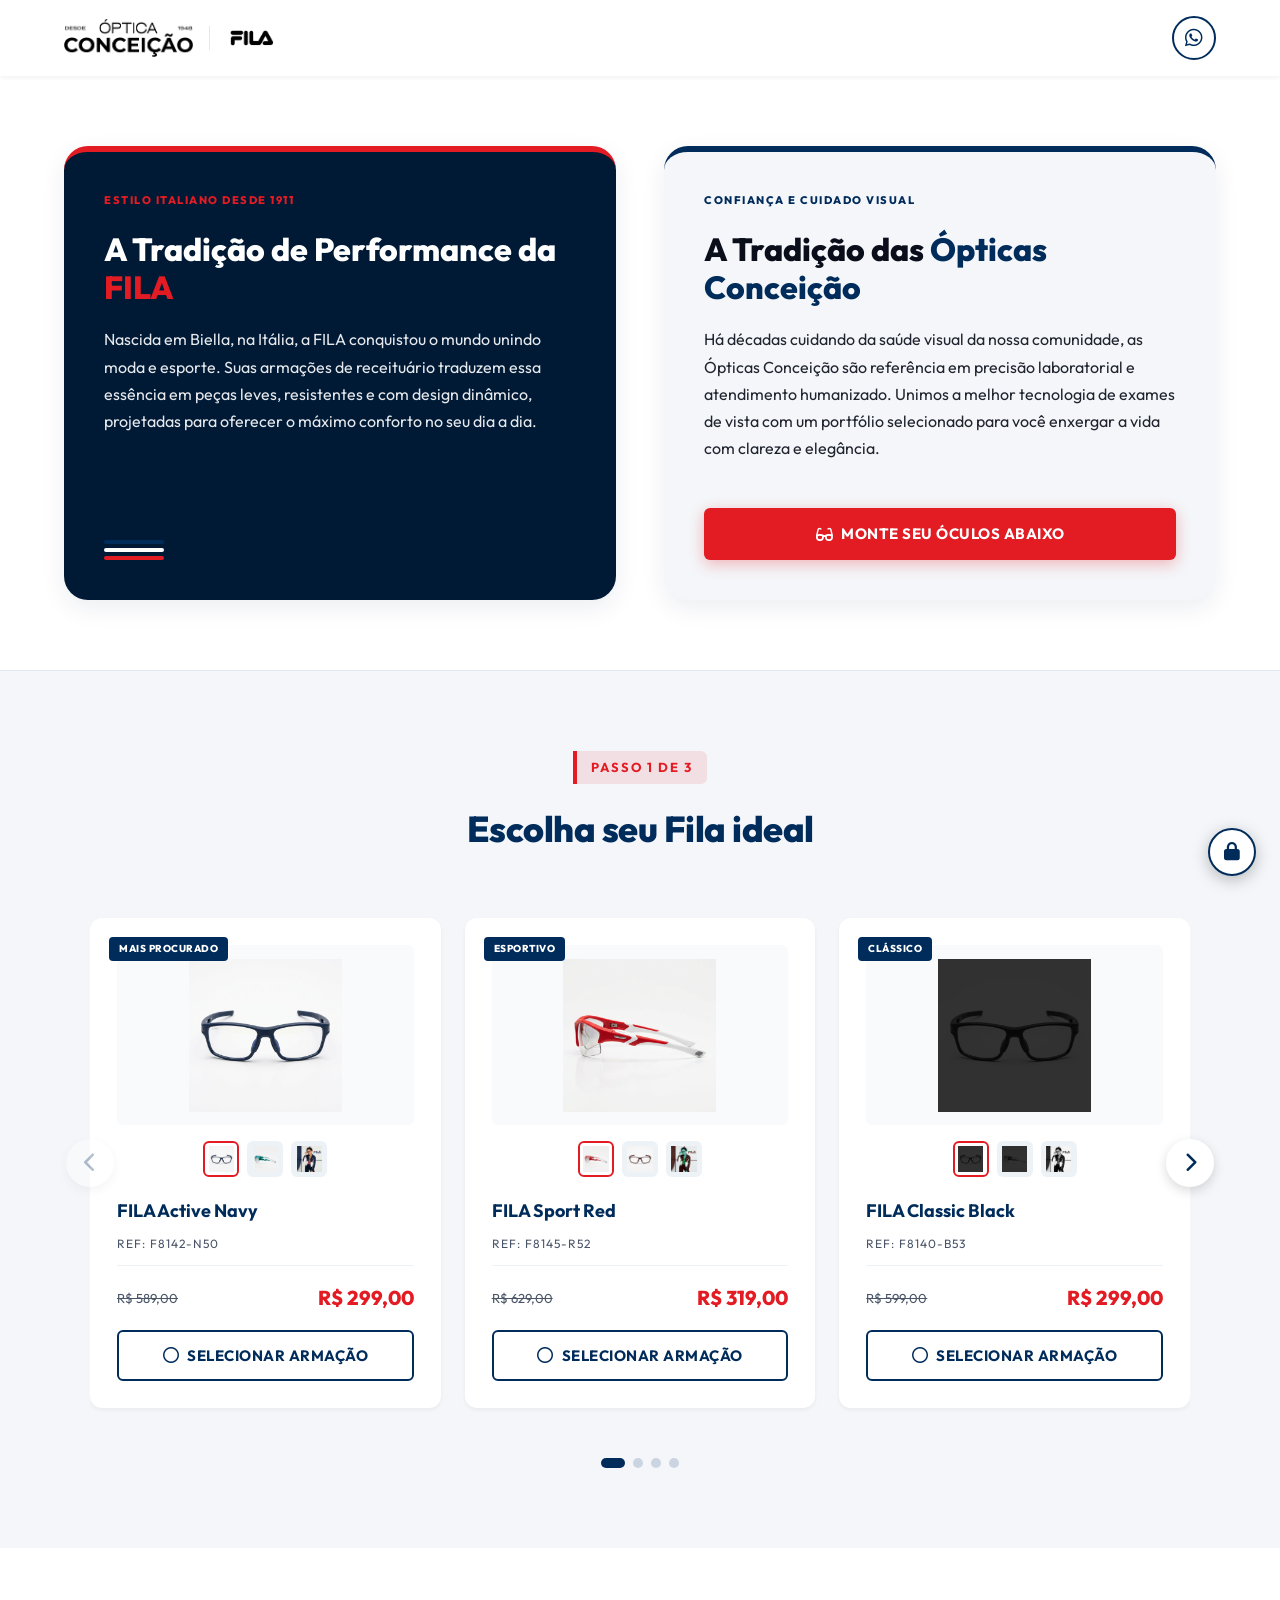
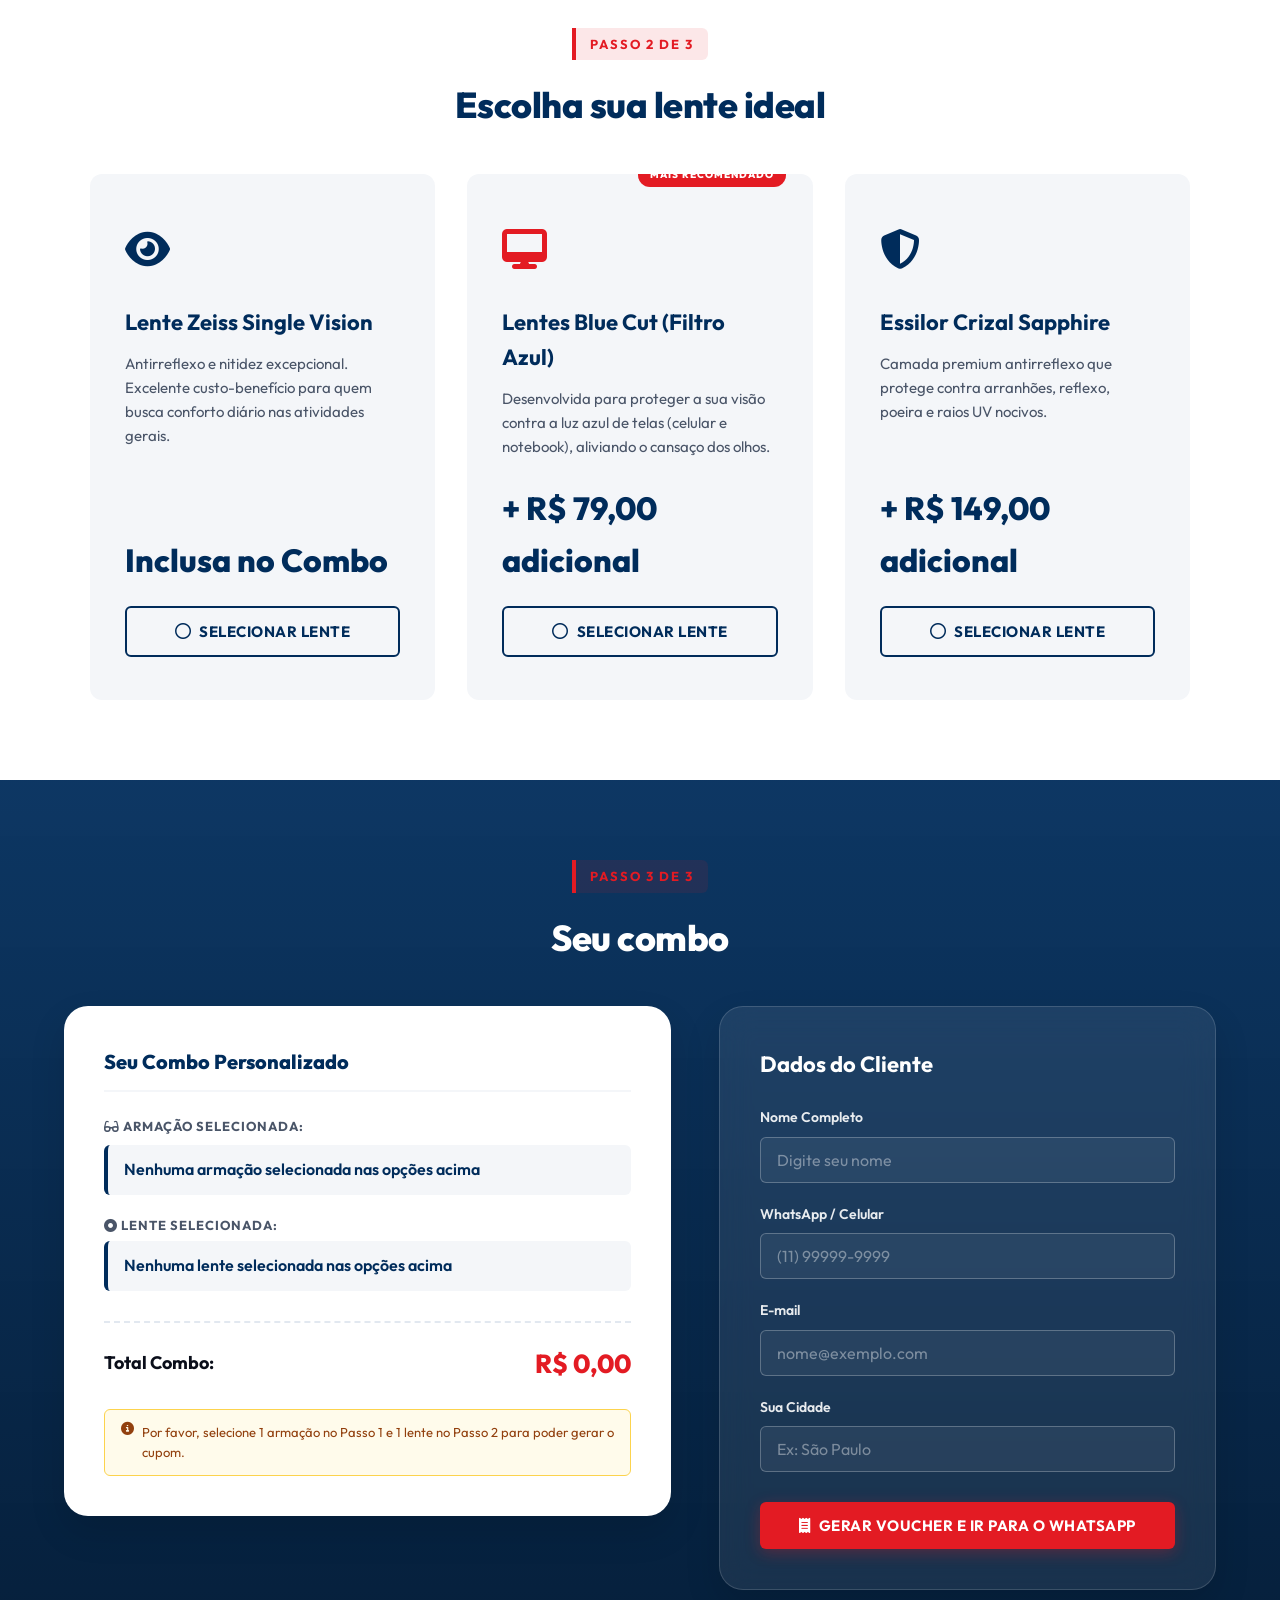
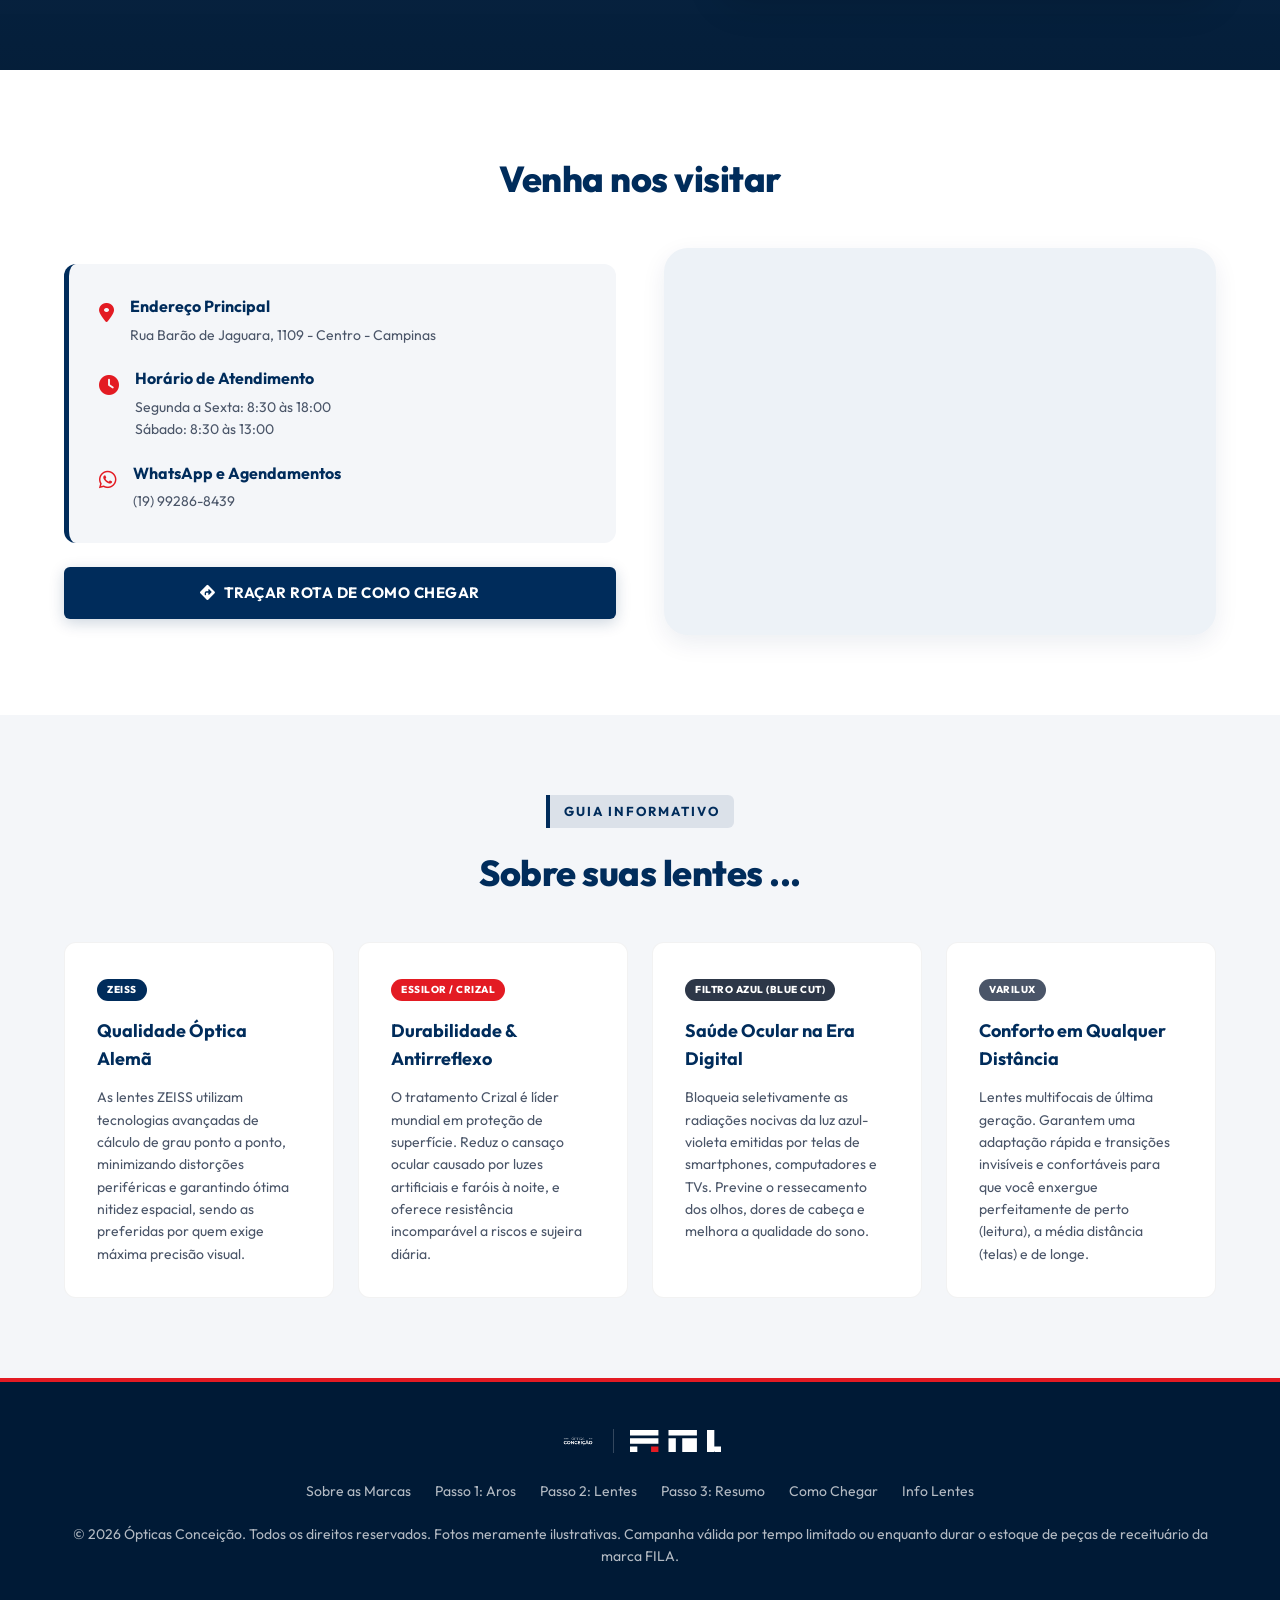
==== index.html @ 9a6a39ff "feat: altera label para Total Combo, posiciona miniatura inline e atualiza dados de contato de Campi" ====
<!DOCTYPE html>
<html lang="pt-BR">
<head>
    <meta charset="UTF-8">
    <meta name="viewport" content="width=device-width, initial-scale=1.0">
    <meta name="description" content="Queima de estoque exclusiva de armações de receituário FILA nas Ópticas Conceição. Escolha seu aro, selecione sua lente e resgate seu cupom online!">
    <title>Ópticas Conceição x FILA - Escolha e Resgate seu Cupom</title>
    
    <!-- Link para Folha de Estilos -->
    <link rel="stylesheet" href="style.css">
    
    <!-- FontAwesome para Ícones -->
    <link rel="stylesheet" href="https://cdnjs.cloudflare.com/ajax/libs/font-awesome/6.4.0/css/all.min.css">
    
    <!-- Supabase JS Library -->
    <script src="https://cdn.jsdelivr.net/npm/@supabase/supabase-js@2"></script>
</head>
<body>

    <!-- CABEÇALHO (Header) -->
    <header id="header-main">
        <div class="container">
            <div class="logo-group">
                <a href="#" class="logo-conceicao-link" style="display: block;">
                    <img src="assets/images/logo_preto.png" alt="Ópticas Conceição" class="logo-conceicao-img">
                </a>
                <div class="divider-pipe"></div>
                <img src="assets/images/logo_fila_preto.png" alt="FILA" class="logo-fila-img">
            </div>
            <a href="https://api.whatsapp.com/send?phone=5519992868439&text=Ol%C3%A1!%20Vi%20a%20promo%C3%A7%C3%A3o%20da%20Fila%20e%20gostaria%20de%20tirar%20algumas%20d%C3%BAvidas." target="_blank" class="btn btn-outline" id="header-cta-whatsapp" style="width: 44px; height: 44px; padding: 0; border-radius: 50%; display: inline-flex; align-items: center; justify-content: center; font-size: 20px;" aria-label="Falar com a Óptica via WhatsApp">
                <i class="fab fa-whatsapp" style="margin: 0;"></i>
            </a>
        </div>
    </header>

    <!-- 1. BANNER 1: TRADIÇÃO FILA x TRADIÇÃO ÓPTICAS CONCEIÇÃO -->
    <section class="tradicao-secao" id="tradition-banner-1">
        <div class="container tradicao-grid">
            <div class="tradicao-col tradicao-fila">
                <div class="brand-tag fila-tag">ESTILO ITALIANO DESDE 1911</div>
                <h2>A Tradição de Performance da <span>FILA</span></h2>
                <p>Nascida em Biella, na Itália, a FILA conquistou o mundo unindo moda e esporte. Suas armações de receituário traduzem essa essência em peças leves, resistentes e com design dinâmico, projetadas para oferecer o máximo conforto no seu dia a dia.</p>
                <div class="fila-lines">
                    <div class="fline navy"></div>
                    <div class="fline white"></div>
                    <div class="fline red"></div>
                </div>
            </div>
            
            <div class="tradicao-col tradicao-conceicao">
                <div class="brand-tag conceicao-tag">CONFIANÇA E CUIDADO VISUAL</div>
                <h2>A Tradição das <span>Ópticas Conceição</span></h2>
                <p>Há décadas cuidando da saúde visual da nossa comunidade, as Ópticas Conceição são referência em precisão laboratorial e atendimento humanizado. Unimos a melhor tecnologia de exames de vista com um portfólio selecionado para você enxergar a vida com clareza e elegância.</p>
                <a href="#carousel-banner-2" class="btn btn-primary" style="margin-top: 16px;">
                    <i class="fas fa-glasses"></i> Monte Seu Óculos Abaixo
                </a>
            </div>
        </div>
    </section>

    <!-- 2. BANNER 2: ESCOLHA SEU ARO IDEAL (Carrossel Dinâmico) -->
    <section class="vitrine-secao section" id="carousel-banner-2">
        <div class="container">
            <div class="text-center" style="margin-bottom: 40px;">
                <span class="hero-tagline">Passo 1 de 3</span>
                <h2 class="section-title">Escolha seu Fila ideal</h2>
            </div>
            
            <div class="carousel-outer-wrapper">
                <!-- Botão de Anterior -->
                <button class="carousel-btn prev" id="carousel-prev" aria-label="Modelo anterior">
                    <i class="fas fa-chevron-left"></i>
                </button>
                
                <!-- Container Principal com os Cards (Carregado dinamicamente) -->
                <div class="products-track-container">
                    <div class="products-track" id="products-track">
                        <!-- Inserido dinamicamente via JS (app.js) -->
                    </div>
                </div>
                
                <!-- Botão de Próximo -->
                <button class="carousel-btn next" id="carousel-next" aria-label="Próximo modelo">
                    <i class="fas fa-chevron-right"></i>
                </button>
            </div>
            
            <!-- Bolinhas do Carrossel Geral -->
            <div class="carousel-dots" id="carousel-dots"></div>
        </div>
    </section>

    <!-- 3. BANNER 3: ESCOLHA SUA OFERTA DE LENTE (Grid Dinâmico) -->
    <section class="exclusiva-oferta section" id="lenses-banner-3">
        <div class="container">
            <div class="text-center" style="margin-bottom: 40px;">
                <span class="hero-tagline">Passo 2 de 3</span>
                <h2 class="section-title">Escolha sua lente ideal</h2>
            </div>
            
            <!-- Grid Carregado dinamicamente com suporte a Carrossel Mobile -->
            <div class="carousel-outer-wrapper">
                <div class="carousel-track-container" style="overflow: hidden; width: 100%;">
                    <div class="offer-grid" id="lenses-grid" style="transition: transform 0.4s ease;">
                        <!-- Inserido dinamicamente via JS (app.js) -->
                    </div>
                </div>
                <!-- Controles do Carrossel de Lentes (Apenas Mobile) -->
                <div class="carousel-controls lenses-controls" style="display: none; justify-content: center; gap: 15px; margin-top: 20px;">
                    <button class="carousel-nav-btn" id="lenses-carousel-prev" aria-label="Voltar" disabled><i class="fas fa-chevron-left"></i></button>
                    <div class="carousel-dots-container" id="lenses-carousel-dots"></div>
                    <button class="carousel-nav-btn" id="lenses-carousel-next" aria-label="Avançar"><i class="fas fa-chevron-right"></i></button>
                </div>
            </div>
        </div>
    </section>

    <!-- 4. BANNER 4: RESUMO DAS ESCOLHAS + FORMULÁRIO (Voucher & WhatsApp) -->
    <section class="voucher-section section" id="summary-banner-4">
        <div class="container">
            <div class="text-center" style="margin-bottom: 40px;">
                <span class="hero-tagline" style="color: var(--fila-red); background-color: rgba(227, 27, 35, 0.1); border-left-color: var(--fila-red);">Passo 3 de 3</span>
                <h2 class="section-title" style="color: #fff;">Seu combo</h2>
            </div>
            
            <div class="voucher-layout">
                <!-- Painel de Resumo Dinâmico -->
                <div class="summary-panel" id="summary-panel-box">
                    <h3 style="margin-bottom: 24px; color: var(--fila-navy); font-weight: 800; font-size: 20px; border-bottom: 2px solid var(--bg-light); padding-bottom: 12px;">Seu Combo Personalizado</h3>
                    
                    <div class="summary-item" id="summary-frame-item">
                        <span class="summary-label"><i class="fas fa-glasses"></i> Armação Selecionada:</span>
                        <div style="display: flex; align-items: center; justify-content: space-between; gap: 12px; margin-top: 8px;">
                            <div class="summary-value" id="summary-frame-val" style="margin-top: 0; flex-grow: 1;">Nenhuma armação selecionada nas opções acima</div>
                            <!-- Miniatura visual da armação selecionada -->
                            <div id="summary-frame-img-box" style="display: none; flex-shrink: 0;">
                                <img id="summary-frame-img-preview" src="" alt="Miniatura do Aro" style="height: 36px; border-radius: 4px; background-color: var(--bg-light); padding: 2px; border: 1px solid rgba(0, 44, 91, 0.1); object-fit: contain; display: block;">
                            </div>
                        </div>
                    </div>
                    
                    <div class="summary-item" id="summary-lens-item">
                        <span class="summary-label"><i class="fas fa-dot-circle"></i> Lente Selecionada:</span>
                        <div class="summary-value" id="summary-lens-val">Nenhuma lente selecionada nas opções acima</div>
                    </div>
                    
                    <div class="summary-total" id="summary-total-price">
                        <span>Total Combo:</span>
                        <span class="price-val" id="summary-price-val">R$ 0,00</span>
                    </div>
                    
                    <div class="summary-warning" id="summary-warning-alert">
                        <i class="fas fa-info-circle"></i> Por favor, selecione 1 armação no Passo 1 e 1 lente no Passo 2 para poder gerar o cupom.
                    </div>
                </div>
                
                <!-- Formulário com Cidade -->
                <div class="voucher-form-box">
                    <div id="form-box">
                        <h3 style="margin-bottom: 24px; font-size: 22px; font-weight: 700; color: #fff;">Dados do Cliente</h3>
                        <form id="resgate-form">
                            <div class="form-group">
                                <label for="name">Nome Completo</label>
                                <input type="text" id="name" placeholder="Digite seu nome" required minlength="3">
                            </div>
                            <div class="form-group">
                                <label for="phone">WhatsApp / Celular</label>
                                <input type="tel" id="phone" placeholder="(11) 99999-9999" required>
                            </div>
                            <div class="form-group">
                                <label for="email">E-mail</label>
                                <input type="email" id="email" placeholder="nome@exemplo.com" required>
                            </div>
                            <div class="form-group">
                                <label for="city">Sua Cidade</label>
                                <input type="text" id="city" placeholder="Ex: São Paulo" required minlength="3">
                            </div>
                            
                            <button type="submit" class="btn btn-primary" style="width: 100%; margin-top: 10px;" id="submit-form-btn" disabled>
                                <i class="fas fa-receipt"></i> Gerar Voucher e Ir Para o WhatsApp
                            </button>
                        </form>
                    </div>
                    
                    <!-- Box de Sucesso Pós Cadastro -->
                    <div id="success-box" class="voucher-success">
                        <i class="fas fa-check-circle" style="font-size: 56px; color: #10B981; margin-bottom: 16px;"></i>
                        <h3 style="font-size: 24px; font-weight: 800; color: #fff; margin-bottom: 8px;">Voucher Gerado!</h3>
                        <p style="font-size: 14px; color: rgba(255,255,255,0.85); margin-bottom: 16px;">Parabéns, <span id="display-name">Cliente</span>! Suas escolhas foram registradas e o desconto em loja está ativo.</p>
                        
                        <div class="ticket">
                            <div class="ticket-header">ÓPTICAS CONCEIÇÃO X FILA</div>
                            <div class="ticket-discount">COMBO GARANTIDO</div>
                            <div class="ticket-code" id="voucher-code-text">FILA-XXXX</div>
                            <div style="font-size: 11px; color: var(--text-muted); font-weight: 600; line-height: 1.3;">Apresente este código em nossa loja física para aplicar os descontos das peças selecionadas!</div>
                        </div>
                        
                        <a href="#" id="whatsapp-share-btn" target="_blank" class="btn btn-primary" style="width: 100%; background-color: #10B981; border: none; box-shadow: 0 4px 15px rgba(16, 185, 129, 0.3);">
                            <i class="fab fa-whatsapp"></i> Confirmar e Enviar Escolhas no WhatsApp
                        </a>
                    </div>
                </div>
            </div>
        </div>
    </section>

    <!-- 5. BANNER 5: LOCALIZAÇÃO E CONTATO (Dados da Loja e Como Chegar) -->
    <section class="location-section section" id="location-banner-5">
        <div class="container">
            <div class="text-center" style="margin-bottom: 40px;">
                <h2 class="section-title">Venha nos visitar</h2>
            </div>
            
            <div class="location-layout">
                <div class="location-info">
                    <div class="contact-card">
                        <div class="contact-item">
                            <div class="contact-icon"><i class="fas fa-map-marker-alt"></i></div>
                            <div>
                                <h5>Endereço Principal</h5>
                                <p>Rua Barão de Jaguara, 1109 - Centro - Campinas</p>
                            </div>
                        </div>
                        
                        <div class="contact-item">
                            <div class="contact-icon"><i class="fas fa-clock"></i></div>
                            <div>
                                <h5>Horário de Atendimento</h5>
                                <p>Segunda a Sexta: 8:30 às 18:00<br>Sábado: 8:30 às 13:00</p>
                            </div>
                        </div>
                        
                        <div class="contact-item">
                            <div class="contact-icon"><i class="fab fa-whatsapp"></i></div>
                            <div>
                                <h5>WhatsApp e Agendamentos</h5>
                                <p>(19) 99286-8439</p>
                            </div>
                        </div>
                    </div>
                    
                    <a href="https://maps.google.com/?q=Rua+Bar%C3%A3o+de+Jaguara,+1109+-+Centro+-+Campinas" target="_blank" class="btn btn-secondary" style="align-self: flex-start;" id="maps-route-btn">
                        <i class="fas fa-directions"></i> Traçar Rota de Como Chegar
                    </a>
                </div>
                
                <div class="map-container">
                    <iframe class="map-mockup" src="https://www.google.com/maps/embed?pb=!1m18!1m12!1m3!1d3675.0592873836177!2d-47.05971488503468!3d-22.903823485012582!2m3!1f0!2f0!3f0!3m2!1i1024!2i768!4f13.1!3m3!1m2!1s0x94c8c8ad6653df3b%3A0xe54e60fc3dc71c08!2sR.%20Bar%C3%A3o%20de%20Jaguara%2C%201109%20-%20Centro%2C%20Campinas%20-%20SP%2C%2013015-002!5e0!3m2!1spt-BR!2sbr!4v1655000000000!5m2!1spt-BR!2sbr" allowfullscreen="" loading="lazy"></iframe>
                </div>
            </div>
        </div>
    </section>

    <!-- 6. BANNER 6: ESCLARECIMENTOS DE MARCAS DE LENTES -->
    <section class="lentes-secao section" id="lenses-banner-6" style="background-color: var(--bg-light);">
        <div class="container">
            <div class="text-center" style="margin-bottom: 40px;">
                <span class="hero-tagline" style="background-color: rgba(0, 44, 91, 0.1); color: var(--fila-navy); border-left-color: var(--fila-navy);">Guia Informativo</span>
                <h2 class="section-title">Sobre suas lentes ...</h2>
            </div>
            
            <div class="lentes-grid">
                <div class="lente-card" id="info-zeiss">
                    <span class="lente-brand" style="background-color: #002C5B;">ZEISS</span>
                    <h4>Qualidade Óptica Alemã</h4>
                    <p>As lentes ZEISS utilizam tecnologias avançadas de cálculo de grau ponto a ponto, minimizando distorções periféricas e garantindo ótima nitidez espacial, sendo as preferidas por quem exige máxima precisão visual.</p>
                </div>
                
                <div class="lente-card" id="info-essilor">
                    <span class="lente-brand" style="background-color: #E31B23;">ESSILOR / CRIZAL</span>
                    <h4>Durabilidade & Antirreflexo</h4>
                    <p>O tratamento Crizal é líder mundial em proteção de superfície. Reduz o cansaço ocular causado por luzes artificiais e faróis à noite, e oferece resistência incomparável a riscos e sujeira diária.</p>
                </div>
                
                <div class="lente-card" id="info-blue">
                    <span class="lente-brand" style="background-color: #2D3748;">FILTRO AZUL (BLUE CUT)</span>
                    <h4>Saúde Ocular na Era Digital</h4>
                    <p>Bloqueia seletivamente as radiações nocivas da luz azul-violeta emitidas por telas de smartphones, computadores e TVs. Previne o ressecamento dos olhos, dores de cabeça e melhora a qualidade do sono.</p>
                </div>
                
                <div class="lente-card" id="info-multifocal">
                    <span class="lente-brand" style="background-color: #4A5568;">VARILUX</span>
                    <h4>Conforto em Qualquer Distância</h4>
                    <p>Lentes multifocais de última geração. Garantem uma adaptação rápida e transições invisíveis e confortáveis para que você enxergue perfeitamente de perto (leitura), a média distância (telas) e de longe.</p>
                </div>
            </div>
        </div>
    </section>

    <!-- RODAPÉ (Footer) -->
    <footer>
        <div class="container">
            <div class="logo-group">
                <a href="#" class="logo-conceicao-link" style="display: block;">
                    <img src="assets/images/logo_branco.png" alt="Ópticas Conceição" class="logo-conceicao-img">
                </a>
                <div class="divider-pipe" style="background-color: rgba(255,255,255,0.2);"></div>
                <svg class="logo-fila-svg" viewBox="0 0 200 48" fill="none" xmlns="http://www.w3.org/2000/svg">
                    <path d="M0 0H62V12H0V0ZM0 18H62V30H0V18ZM0 36H16V48H0V36Z" fill="#FFFFFF"/>
                    <path d="M46 36H62V48H46V36Z" fill="#E31B23"/>
                    <path d="M84 0H146V12H84V0ZM114 18H146V48H114V18ZM84 18H100V48H84V18Z" fill="#FFFFFF"/>
                    <path d="M168 0H184V48H168V0ZM184 36H200V48H184V36Z" fill="#FFFFFF"/>
                </svg>
            </div>
            
            <div class="footer-nav">
                <a href="#tradition-banner-1">Sobre as Marcas</a>
                <a href="#carousel-banner-2">Passo 1: Aros</a>
                <a href="#lenses-banner-3">Passo 2: Lentes</a>
                <a href="#summary-banner-4">Passo 3: Resumo</a>
                <a href="#location-banner-5">Como Chegar</a>
                <a href="#lenses-banner-6">Info Lentes</a>
            </div>
            
            <div class="footer-copy">
                <p>&copy; 2026 Ópticas Conceição. Todos os direitos reservados. Fotos meramente ilustrativas. Campanha válida por tempo limitado ou enquanto durar o estoque de peças de receituário da marca FILA.</p>
            </div>
        </div>
    </footer>

    <!-- Botões Flutuantes Inferiores -->
    <div class="floating-controls">
        <!-- Botão Voltar ao Topo -->
        <button id="back-to-top" class="floating-btn btn-scroll" aria-label="Voltar ao topo">
            <i class="fas fa-chevron-up"></i>
        </button>
        <!-- Atalho Painel Admin (Cadeado) -->
        <a href="admin.html" class="floating-btn btn-admin" aria-label="Painel Administrativo">
            <i class="fas fa-lock"></i>
        </a>
    </div>

    <!-- Script de Comportamento -->
    <script src="app.js"></script>
</body>
</html>
---- style.css ----
/* Importação de fontes modernas */
@import url('https://fonts.googleapis.com/css2?family=Outfit:wght@300;400;500;600;700;800&display=swap');

/* Variáveis de Design - Identidade FILA & Ópticas Conceição */
:root {
    --fila-navy: #002C5B;
    --fila-navy-dark: #001A36;
    --fila-navy-light: #0d3d75;
    --fila-red: #E31B23;
    --fila-red-hover: #b81218;
    --fila-white: #FFFFFF;
    --bg-light: #F4F6F9;
    --text-dark: #0A0E1A;
    --text-muted: #4A5568;
    --text-white: #FFFFFF;
    
    /* Layout */
    --border-radius-sm: 6px;
    --border-radius-md: 12px;
    --border-radius-lg: 24px;
    --shadow-sm: 0 2px 4px rgba(0, 0, 0, 0.05);
    --shadow-md: 0 8px 24px rgba(0, 44, 91, 0.08);
    --shadow-lg: 0 16px 36px rgba(0, 0, 0, 0.12);
    --transition: all 0.3s cubic-bezier(0.4, 0, 0.2, 1);
}

/* Reset e Configurações Básicas */
* {
    margin: 0;
    padding: 0;
    box-sizing: border-box;
    font-family: 'Outfit', sans-serif;
    scroll-behavior: smooth;
}

body {
    background-color: var(--fila-white);
    color: var(--text-dark);
    line-height: 1.6;
    overflow-x: hidden;
}

/* Scrollbar Customizada */
::-webkit-scrollbar {
    width: 8px;
}
::-webkit-scrollbar-track {
    background: var(--bg-light);
}
::-webkit-scrollbar-thumb {
    background: var(--fila-navy);
    border-radius: var(--border-radius-sm);
}
::-webkit-scrollbar-thumb:hover {
    background: var(--fila-red);
}

/* Utilidades de Layout */
.container {
    width: 100%;
    max-width: 1200px;
    margin: 0 auto;
    padding: 0 24px;
}

.section {
    padding: 80px 0;
}

.text-center {
    text-align: center;
}

/* Botões */
.btn {
    display: inline-flex;
    align-items: center;
    justify-content: center;
    padding: 14px 28px;
    font-weight: 700;
    font-size: 15px;
    text-transform: uppercase;
    letter-spacing: 0.5px;
    border-radius: var(--border-radius-sm);
    border: none;
    cursor: pointer;
    transition: var(--transition);
    text-decoration: none;
    gap: 8px;
    width: 100%;
}

.btn-primary {
    background-color: var(--fila-red);
    color: var(--text-white);
    box-shadow: 0 4px 15px rgba(227, 27, 35, 0.3);
}

.btn-primary:hover {
    background-color: var(--fila-red-hover);
    transform: translateY(-2px);
    box-shadow: 0 6px 20px rgba(227, 27, 35, 0.4);
}

.btn-secondary {
    background-color: var(--fila-navy);
    color: var(--text-white);
    box-shadow: 0 4px 15px rgba(0, 44, 91, 0.2);
}

.btn-secondary:hover {
    background-color: var(--fila-navy-dark);
    transform: translateY(-2px);
    box-shadow: 0 6px 20px rgba(0, 44, 91, 0.3);
}

.btn-outline {
    background-color: transparent;
    color: var(--fila-navy);
    border: 2px solid var(--fila-navy);
}

.btn-outline:hover {
    background-color: var(--fila-navy);
    color: var(--text-white);
}

/* Header */
header {
    background-color: var(--fila-white);
    box-shadow: var(--shadow-sm);
    position: sticky;
    top: 0;
    z-index: 100;
    padding: 16px 0;
}

header .container {
    display: flex;
    justify-content: space-between;
    align-items: center;
}

.logo-group {
    display: flex;
    align-items: center;
    gap: 16px;
}

.logo-conceicao-img {
    height: 38px;
    width: auto;
    display: block;
    transition: var(--transition);
}

.logo-conceicao-img:hover {
    transform: scale(1.03);
}

.divider-pipe {
    width: 1px;
    height: 24px;
    background-color: #E2E8F0;
}

.logo-fila-svg, .logo-fila-img {
    height: 22px;
    width: auto;
    display: block;
}

/* 1. Banner 1: Tradição Fila x Tradição Óticas Conceição */
.tradicao-secao {
    background-color: var(--fila-white);
    padding: 70px 0;
    border-bottom: 1px solid #E2E8F0;
}

.tradicao-grid {
    display: grid;
    grid-template-columns: 1fr 1fr;
    gap: 48px;
    align-items: stretch;
}

.tradicao-col {
    padding: 40px;
    border-radius: var(--border-radius-lg);
    box-shadow: var(--shadow-md);
    display: flex;
    flex-direction: column;
    justify-content: space-between;
    transition: var(--transition);
}

.tradicao-col:hover {
    transform: translateY(-4px);
    box-shadow: var(--shadow-lg);
}

.tradicao-fila {
    background-color: var(--fila-navy-dark);
    color: var(--text-white);
    border-top: 6px solid var(--fila-red);
}

.tradicao-conceicao {
    background-color: var(--bg-light);
    color: var(--text-dark);
    border-top: 6px solid var(--fila-navy);
}

.brand-tag {
    font-size: 11px;
    font-weight: 800;
    letter-spacing: 1.5px;
    text-transform: uppercase;
    margin-bottom: 20px;
    display: inline-block;
}

.fila-tag {
    color: var(--fila-red);
}

.conceicao-tag {
    color: var(--fila-navy);
}

.tradicao-col h2 {
    font-size: 32px;
    font-weight: 800;
    margin-bottom: 20px;
    line-height: 1.2;
}

.tradicao-fila h2 span {
    color: var(--fila-red);
}

.tradicao-conceicao h2 span {
    color: var(--fila-navy);
}

.tradicao-col p {
    font-size: 16px;
    line-height: 1.7;
    margin-bottom: 30px;
    opacity: 0.9;
}

.fila-lines {
    display: flex;
    flex-direction: column;
    gap: 4px;
    margin-top: auto;
}

.fline {
    height: 4px;
    width: 60px;
    border-radius: 2px;
}

.fline.navy { background-color: var(--fila-navy); }
.fline.white { background-color: #ffffff; }
.fline.red { background-color: var(--fila-red); }

/* 2. Banner 2: Escolha seu Aro Ideal (Carrossel) */
.vitrine-secao {
    background-color: var(--bg-light);
    overflow: hidden;
}

.hero-tagline {
    background-color: rgba(227, 27, 35, 0.1);
    border-left: 4px solid var(--fila-red);
    color: var(--fila-red);
    font-weight: 700;
    font-size: 13px;
    text-transform: uppercase;
    letter-spacing: 2px;
    padding: 6px 14px;
    display: inline-block;
    margin-bottom: 16px;
    border-radius: 0 var(--border-radius-sm) var(--border-radius-sm) 0;
}

.section-title {
    font-size: 36px;
    font-weight: 800;
    color: var(--fila-navy);
    margin-bottom: 12px;
    letter-spacing: -0.5px;
}

.section-subtitle {
    font-size: 17px;
    color: var(--text-muted);
    max-width: 600px;
    margin: 0 auto 50px auto;
}

.carousel-outer-wrapper {
    position: relative;
    max-width: 1100px;
    margin: 0 auto;
}

.products-track-container {
    overflow: hidden;
    width: 100%;
}

.products-track {
    display: flex;
    gap: 24px;
    transition: transform 0.5s cubic-bezier(0.4, 0, 0.2, 1);
    will-change: transform;
    padding: 20px 0;
    min-height: 440px; /* Evita quebra se imagens demorarem a carregar */
}

/* Card de Óculos */
.product-card {
    min-width: calc(33.333% - 16px);
    background-color: var(--fila-white);
    border-radius: var(--border-radius-md);
    box-shadow: var(--shadow-sm);
    padding: 24px;
    border: 3px solid transparent;
    display: flex;
    flex-direction: column;
    position: relative;
    transition: var(--transition);
    user-select: none;
}

.product-card:hover {
    box-shadow: var(--shadow-md);
}

/* Card Selecionado */
.product-card.selected {
    border-color: var(--fila-red);
    box-shadow: 0 0 20px rgba(227, 27, 35, 0.15);
}

.product-card.selected .select-frame-btn {
    background-color: var(--fila-red);
    color: var(--text-white);
    border-color: var(--fila-red);
}

/* Galeria Interna do Card */
.card-gallery {
    height: 180px;
    position: relative;
    display: flex;
    align-items: center;
    justify-content: center;
    margin-bottom: 16px;
    background-color: #F8FAFC;
    border-radius: var(--border-radius-sm);
    overflow: hidden;
}

.card-gallery-img {
    max-width: 85%;
    max-height: 85%;
    object-fit: contain;
    transition: opacity 0.3s ease;
    opacity: 0;
    position: absolute;
}

.card-gallery-img.active {
    opacity: 1;
    position: relative;
}

.gallery-thumbs {
    display: flex;
    justify-content: center;
    gap: 8px;
    margin-bottom: 20px;
}

.thumb-dot {
    width: 36px;
    height: 36px;
    border: 2px solid transparent;
    border-radius: var(--border-radius-sm);
    overflow: hidden;
    cursor: pointer;
    background-color: #EDF2F7;
    transition: var(--transition);
    display: flex;
    align-items: center;
    justify-content: center;
}

.thumb-dot img {
    width: 80%;
    height: 80%;
    object-fit: contain;
}

.thumb-dot.active {
    border-color: var(--fila-red);
    background-color: var(--fila-white);
}

.product-badge {
    position: absolute;
    top: 16px;
    left: 16px;
    background-color: var(--fila-navy);
    color: var(--text-white);
    font-size: 10px;
    font-weight: 800;
    padding: 4px 10px;
    border-radius: 4px;
    letter-spacing: 0.5px;
    z-index: 5;
}

.product-info h4 {
    font-size: 18px;
    font-weight: 700;
    color: var(--fila-navy);
    margin-bottom: 8px;
}

.product-ref {
    font-size: 12px;
    color: var(--text-muted);
    text-transform: uppercase;
    letter-spacing: 1px;
    margin-bottom: 12px;
}

.product-price-box {
    margin-bottom: 16px;
    border-top: 1px solid #EDF2F7;
    padding-top: 16px;
    display: flex;
    align-items: center;
    justify-content: space-between;
}

.price-old {
    font-size: 13px;
    text-decoration: line-through;
    color: var(--text-muted);
}

.price-new {
    font-size: 20px;
    font-weight: 800;
    color: var(--fila-red);
}

.select-frame-btn .check-icon, .select-lens-btn .check-icon {
    font-size: 16px;
}

/* Setas do Carrossel */
.carousel-btn {
    position: absolute;
    top: 50%;
    transform: translateY(-50%);
    width: 48px;
    height: 48px;
    border-radius: 50%;
    background-color: var(--fila-white);
    border: none;
    box-shadow: 0 4px 12px rgba(0, 0, 0, 0.15);
    display: flex;
    align-items: center;
    justify-content: center;
    cursor: pointer;
    z-index: 10;
    transition: var(--transition);
    color: var(--fila-navy);
    font-size: 20px;
}

.carousel-btn:hover:not(:disabled) {
    background-color: var(--fila-red);
    color: var(--text-white);
}

.carousel-btn:disabled {
    opacity: 0.3;
    cursor: not-allowed;
}

.carousel-btn.prev { left: -24px; }
.carousel-btn.next { right: -24px; }

.carousel-dots {
    display: flex;
    justify-content: center;
    gap: 8px;
    margin-top: 30px;
}

.carousel-dot {
    width: 10px;
    height: 10px;
    border-radius: 50%;
    background-color: #CBD5E1;
    border: none;
    cursor: pointer;
    transition: var(--transition);
}

.carousel-dot.active {
    background-color: var(--fila-navy);
    width: 24px;
    border-radius: 5px;
}

/* 3. Banner 3: Escolha sua Oferta de Lente */
.exclusiva-oferta {
    background-color: var(--fila-white);
}

.offer-grid {
    display: grid;
    grid-template-columns: repeat(auto-fit, minmax(300px, 1fr));
    gap: 32px;
}

.offer-card {
    background-color: var(--bg-light);
    border-radius: var(--border-radius-md);
    padding: 40px 32px;
    border: 3px solid transparent;
    transition: var(--transition);
    display: flex;
    flex-direction: column;
}

.offer-card:hover {
    transform: translateY(-4px);
    box-shadow: var(--shadow-md);
}

/* Lente Selecionada */
.offer-card.selected {
    border-color: var(--fila-navy);
    background-color: var(--fila-white);
    box-shadow: var(--shadow-lg);
}

.offer-card.selected .select-lens-btn {
    background-color: var(--fila-navy);
    color: var(--text-white);
    border-color: var(--fila-navy);
}

.offer-card.highlight {
    position: relative;
}

.offer-card.highlight::after {
    content: 'MAIS RECOMENDADO';
    position: absolute;
    top: -14px;
    right: 24px;
    background-color: var(--fila-red);
    color: var(--text-white);
    font-size: 10px;
    font-weight: 800;
    padding: 4px 12px;
    border-radius: 20px;
    letter-spacing: 1px;
}

.offer-icon {
    font-size: 40px;
    margin-bottom: 24px;
    color: var(--fila-navy);
}

.offer-card.highlight .offer-icon {
    color: var(--fila-red);
}

.offer-card h3 {
    font-size: 22px;
    font-weight: 700;
    color: var(--fila-navy);
    margin-bottom: 12px;
}

.offer-card p {
    color: var(--text-muted);
    font-size: 15px;
    flex-grow: 1;
    margin-bottom: 24px;
}

.offer-price {
    font-size: 32px;
    font-weight: 800;
    color: var(--fila-navy);
    margin-bottom: 20px;
}

.offer-price span {
    font-size: 14px;
    color: var(--text-muted);
    font-weight: 400;
}

/* 4. Banner 4: Resumo das Escolhas & Formulário (Voucher) */
.voucher-section {
    background: linear-gradient(rgba(0, 44, 91, 0.95), rgba(0, 26, 54, 0.98)), url('https://images.unsplash.com/photo-1511556532299-8f662fc26c06?q=80&w=1200') center/cover no-repeat;
    color: var(--text-white);
}

.voucher-layout {
    display: grid;
    grid-template-columns: 1.1fr 0.9fr;
    gap: 48px;
    align-items: start;
}

/* Painel de Resumo Dinâmico */
.summary-panel {
    background-color: var(--fila-white);
    color: var(--text-dark);
    border-radius: var(--border-radius-lg);
    padding: 40px;
    box-shadow: var(--shadow-lg);
}

.summary-item {
    margin-bottom: 20px;
}

.summary-label {
    display: block;
    font-size: 13px;
    font-weight: 700;
    text-transform: uppercase;
    letter-spacing: 1px;
    color: var(--text-muted);
    margin-bottom: 6px;
}

.summary-value {
    font-size: 16px;
    font-weight: 600;
    color: var(--fila-navy);
    background-color: var(--bg-light);
    padding: 12px 16px;
    border-radius: var(--border-radius-sm);
    border-left: 4px solid var(--fila-navy);
}

/* Destaca o valor quando ativo */
.summary-value.active {
    border-left-color: var(--fila-red);
    background-color: rgba(227, 27, 35, 0.03);
    color: var(--text-dark);
}

.summary-total {
    display: flex;
    justify-content: space-between;
    align-items: center;
    margin-top: 30px;
    padding-top: 20px;
    border-top: 2px dashed #E2E8F0;
    font-weight: 700;
    font-size: 18px;
}

.summary-total .price-val {
    font-size: 26px;
    color: var(--fila-red);
    font-weight: 800;
}

.summary-warning {
    margin-top: 24px;
    background-color: #FFFBEB;
    border: 1px solid #FCD34D;
    color: #92400E;
    padding: 12px 16px;
    border-radius: var(--border-radius-sm);
    font-size: 13px;
    display: flex;
    gap: 8px;
    align-items: flex-start;
}

.voucher-form-box {
    background: rgba(255, 255, 255, 0.08);
    backdrop-filter: blur(16px);
    -webkit-backdrop-filter: blur(16px);
    border: 1px solid rgba(255, 255, 255, 0.15);
    border-radius: var(--border-radius-lg);
    padding: 40px;
    box-shadow: var(--shadow-lg);
}

.form-group {
    margin-bottom: 20px;
}

.form-group label {
    display: block;
    font-size: 14px;
    font-weight: 600;
    margin-bottom: 8px;
    color: rgba(255, 255, 255, 0.9);
}

.form-group input {
    width: 100%;
    padding: 12px 16px;
    border-radius: var(--border-radius-sm);
    border: 1px solid rgba(255, 255, 255, 0.25);
    background-color: rgba(255, 255, 255, 0.06);
    color: var(--text-white);
    font-size: 16px;
    outline: none;
    transition: var(--transition);
}

.form-group input::placeholder {
    color: rgba(255, 255, 255, 0.4);
}

.form-group input:focus {
    border-color: var(--fila-red);
    background-color: rgba(255, 255, 255, 0.12);
    box-shadow: 0 0 0 3px rgba(227, 27, 35, 0.25);
}

/* Sucesso do Voucher */
.voucher-success {
    display: none;
    text-align: center;
    animation: fadeIn 0.5s ease;
}

.ticket {
    background-color: var(--fila-white);
    color: var(--text-dark);
    border-radius: var(--border-radius-md);
    padding: 24px;
    margin: 20px 0;
    border-left: 6px dashed var(--fila-red);
    border-right: 6px dashed var(--fila-red);
    position: relative;
    box-shadow: var(--shadow-md);
}

.ticket-header {
    font-size: 11px;
    color: var(--text-muted);
    text-transform: uppercase;
    letter-spacing: 2px;
    font-weight: 700;
    margin-bottom: 6px;
}

.ticket-discount {
    font-size: 26px;
    font-weight: 800;
    color: var(--fila-red);
    line-height: 1.1;
    margin-bottom: 6px;
}

.ticket-code {
    font-family: monospace;
    font-size: 22px;
    background-color: var(--bg-light);
    padding: 6px 14px;
    border-radius: var(--border-radius-sm);
    display: inline-block;
    font-weight: 700;
    letter-spacing: 3px;
    border: 1px dashed var(--fila-navy);
    color: var(--fila-navy);
    margin: 8px 0;
}

/* 5. Banner 5: Contato, Horário e Rota */
.location-section {
    background-color: var(--fila-white);
}

.location-layout {
    display: grid;
    grid-template-columns: 1fr 1fr;
    gap: 48px;
    align-items: stretch;
}

.location-info {
    display: flex;
    flex-direction: column;
    justify-content: center;
}

.contact-card {
    background-color: var(--bg-light);
    border-radius: var(--border-radius-md);
    padding: 30px;
    margin-bottom: 24px;
    border-left: 5px solid var(--fila-navy);
}

.contact-item {
    display: flex;
    gap: 16px;
    margin-bottom: 20px;
}

.contact-item:last-child {
    margin-bottom: 0;
}

.contact-icon {
    font-size: 20px;
    color: var(--fila-red);
    margin-top: 3px;
}

.contact-item h5 {
    font-size: 16px;
    font-weight: 700;
    color: var(--fila-navy);
    margin-bottom: 4px;
}

.contact-item p {
    font-size: 14px;
    color: var(--text-muted);
}

.map-container {
    background-color: #EDF2F7;
    border-radius: var(--border-radius-lg);
    overflow: hidden;
    position: relative;
    box-shadow: var(--shadow-md);
    min-height: 380px;
}

.map-mockup {
    width: 100%;
    height: 100%;
    min-height: 380px;
    border: none;
}

/* 6. Banner 6: Esclarecimentos de Lentes */
.lentes-secao {
    background-color: var(--bg-light);
}

.lentes-grid {
    display: grid;
    grid-template-columns: repeat(auto-fit, minmax(250px, 1fr));
    gap: 24px;
    margin-top: 40px;
}

.lente-card {
    background-color: var(--fila-white);
    border-radius: var(--border-radius-md);
    padding: 32px;
    text-align: left;
    border: 1px solid rgba(0, 0, 0, 0.05);
    transition: var(--transition);
}

.lente-card:hover {
    transform: translateY(-5px);
    box-shadow: var(--shadow-md);
    border-color: rgba(0, 44, 91, 0.1);
}

.lente-card h4 {
    font-size: 18px;
    font-weight: 700;
    color: var(--fila-navy);
    margin-bottom: 12px;
}

.lente-brand {
    font-size: 10px;
    color: var(--text-white);
    padding: 3px 10px;
    border-radius: 12px;
    display: inline-block;
    margin-bottom: 16px;
    font-weight: 800;
    letter-spacing: 0.5px;
}

.lente-card p {
    font-size: 14px;
    color: var(--text-muted);
    line-height: 1.6;
}

/* Rodapé (Footer) */
footer {
    background-color: var(--fila-navy-dark);
    color: rgba(255, 255, 255, 0.7);
    padding: 40px 0;
    font-size: 14px;
    border-top: 4px solid var(--fila-red);
}

footer .container {
    display: flex;
    flex-direction: column;
    align-items: center;
    gap: 20px;
}

.footer-nav {
    display: flex;
    gap: 24px;
    flex-wrap: wrap;
    justify-content: center;
}

.footer-nav a {
    color: rgba(255, 255, 255, 0.7);
    text-decoration: none;
    transition: var(--transition);
}

.footer-nav a:hover {
    color: var(--text-white);
}

.footer-copy {
    text-align: center;
}

/* ==========================================
   🤖 BOTÕES FLUTUANTES (Voltar ao Topo & Admin)
   ========================================== */
.floating-controls {
    position: fixed;
    bottom: 24px;
    right: 24px;
    display: flex;
    flex-direction: column;
    gap: 12px;
    z-index: 999;
}

.floating-btn {
    width: 48px;
    height: 48px;
    border-radius: 50%;
    border: none;
    cursor: pointer;
    display: flex;
    align-items: center;
    justify-content: center;
    box-shadow: 0 4px 16px rgba(0, 0, 0, 0.25);
    transition: all 0.3s cubic-bezier(0.4, 0, 0.2, 1);
    font-size: 18px;
}

/* Botão Voltar ao Topo (Inicia invisível) */
.btn-scroll {
    background-color: var(--fila-navy);
    color: #ffffff;
    opacity: 0;
    pointer-events: none;
    transform: translateY(10px);
}

.btn-scroll.visible {
    opacity: 0.9;
    pointer-events: auto;
    transform: translateY(0);
}

.btn-scroll:hover {
    opacity: 1;
    background-color: var(--fila-red);
    transform: scale(1.08);
}

/* Botão de Cadeado (Admin) */
.btn-admin {
    background-color: #ffffff;
    color: var(--fila-navy);
    border: 2px solid var(--fila-navy);
}

.btn-admin:hover {
    background-color: var(--fila-navy);
    color: #ffffff;
    transform: scale(1.08) rotate(-15deg);
}

/* Animações */
@keyframes fadeIn {
    from { opacity: 0; transform: translateY(10px); }
    to { opacity: 1; transform: translateY(0); }
}

/* ==========================================
   📱 RESPONSIVIDADE MOBILE
   ========================================== */
@media (max-width: 992px) {
    .section {
        padding: 60px 0;
    }
    
    .tradicao-grid {
        grid-template-columns: 1fr;
        gap: 24px;
    }
    
    .tradicao-col {
        padding: 30px;
    }

    .tradicao-col h2 {
        font-size: 26px;
    }
    
    .product-card {
        min-width: calc(50% - 12px);
    }
    
    .voucher-layout {
        grid-template-columns: 1fr;
        gap: 32px;
    }
    
    .location-layout {
        grid-template-columns: 1fr;
    }
}

@media (max-width: 640px) {
    .section {
        padding: 40px 0;
    }
    
    .section-title {
        font-size: 28px;
    }
    
    .product-card {
        min-width: 100%;
        padding: 16px;
    }
    
    .card-gallery {
        height: 150px;
    }
    
    .offer-card {
        padding: 24px;
    }
    
    .summary-panel, .voucher-form-box {
        padding: 24px;
    }
    
    .summary-total {
        font-size: 16px;
    }
    
    .summary-total .price-val {
        font-size: 22px;
    }

    .carousel-btn {
        width: 40px;
        height: 40px;
        font-size: 16px;
    }
    
    .carousel-btn.prev { left: -8px; }
    .carousel-btn.next { right: -8px; }
    
    .btn {
        padding: 16px 20px;
        font-size: 16px;
    }
    
    .select-frame-btn, .select-lens-btn {
        padding: 12px 16px;
    }
    
    .floating-controls {
        bottom: 16px;
        right: 16px;
        gap: 8px;
    }
    
    .floating-btn {
        width: 44px;
        height: 44px;
        font-size: 16px;
    }
}

/* ==========================================
   EFEITO DE ZOOM NA FOTO PRINCIPAL (CONSUMIDOR)
   ========================================== */
.card-gallery {
    position: relative;
    overflow: hidden !important;
    cursor: zoom-in;
}

.card-gallery-img {
    transition: transform 0.1s ease-out;
    transform-origin: center center;
}

/* ==========================================
   CARROSSEL DE LENTES NO MOBILE
   ========================================== */
@media (max-width: 768px) {
    .lenses-controls {
        display: flex !important;
    }
    
    .offer-grid {
        display: flex !important;
        gap: 24px;
        transition: transform 0.5s cubic-bezier(0.4, 0, 0.2, 1);
        width: max-content;
        padding: 10px 0;
    }
    
    .offer-card {
        min-width: 290px;
        max-width: 290px;
        flex-shrink: 0;
    }
}
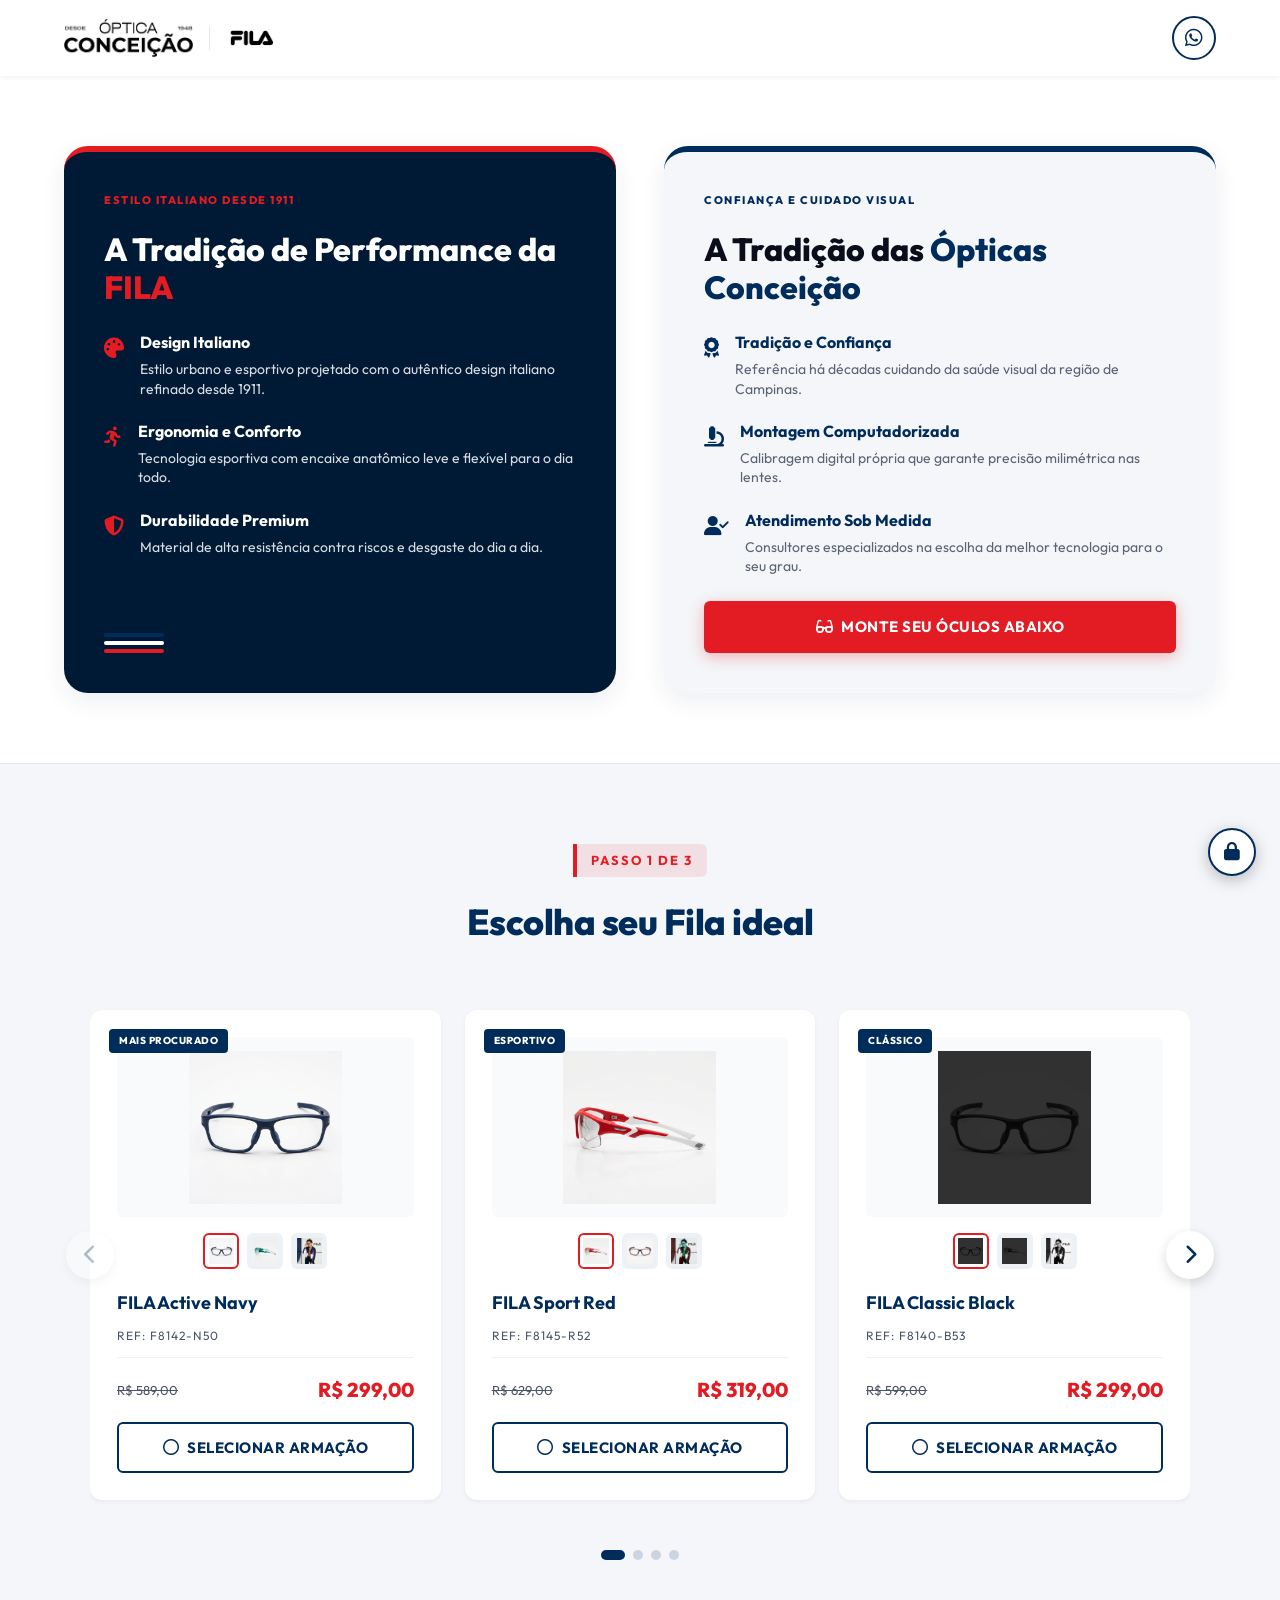
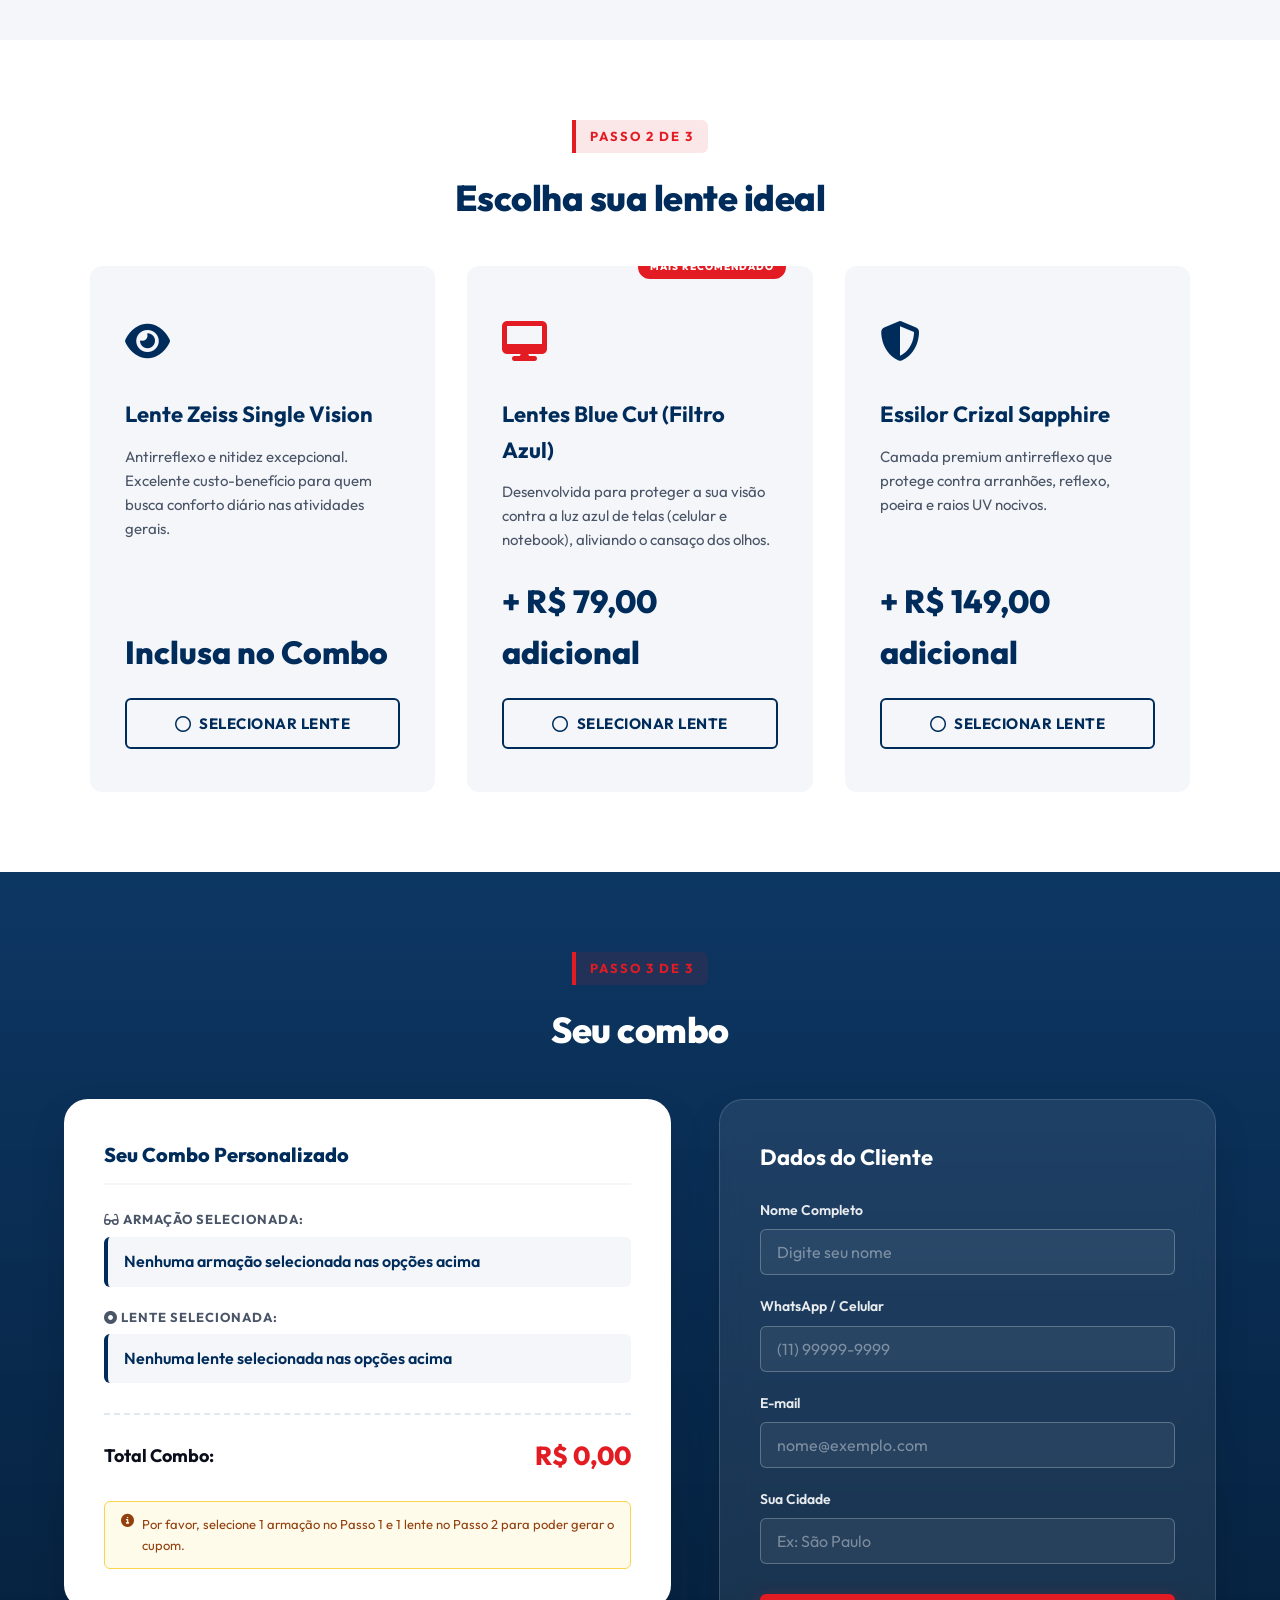
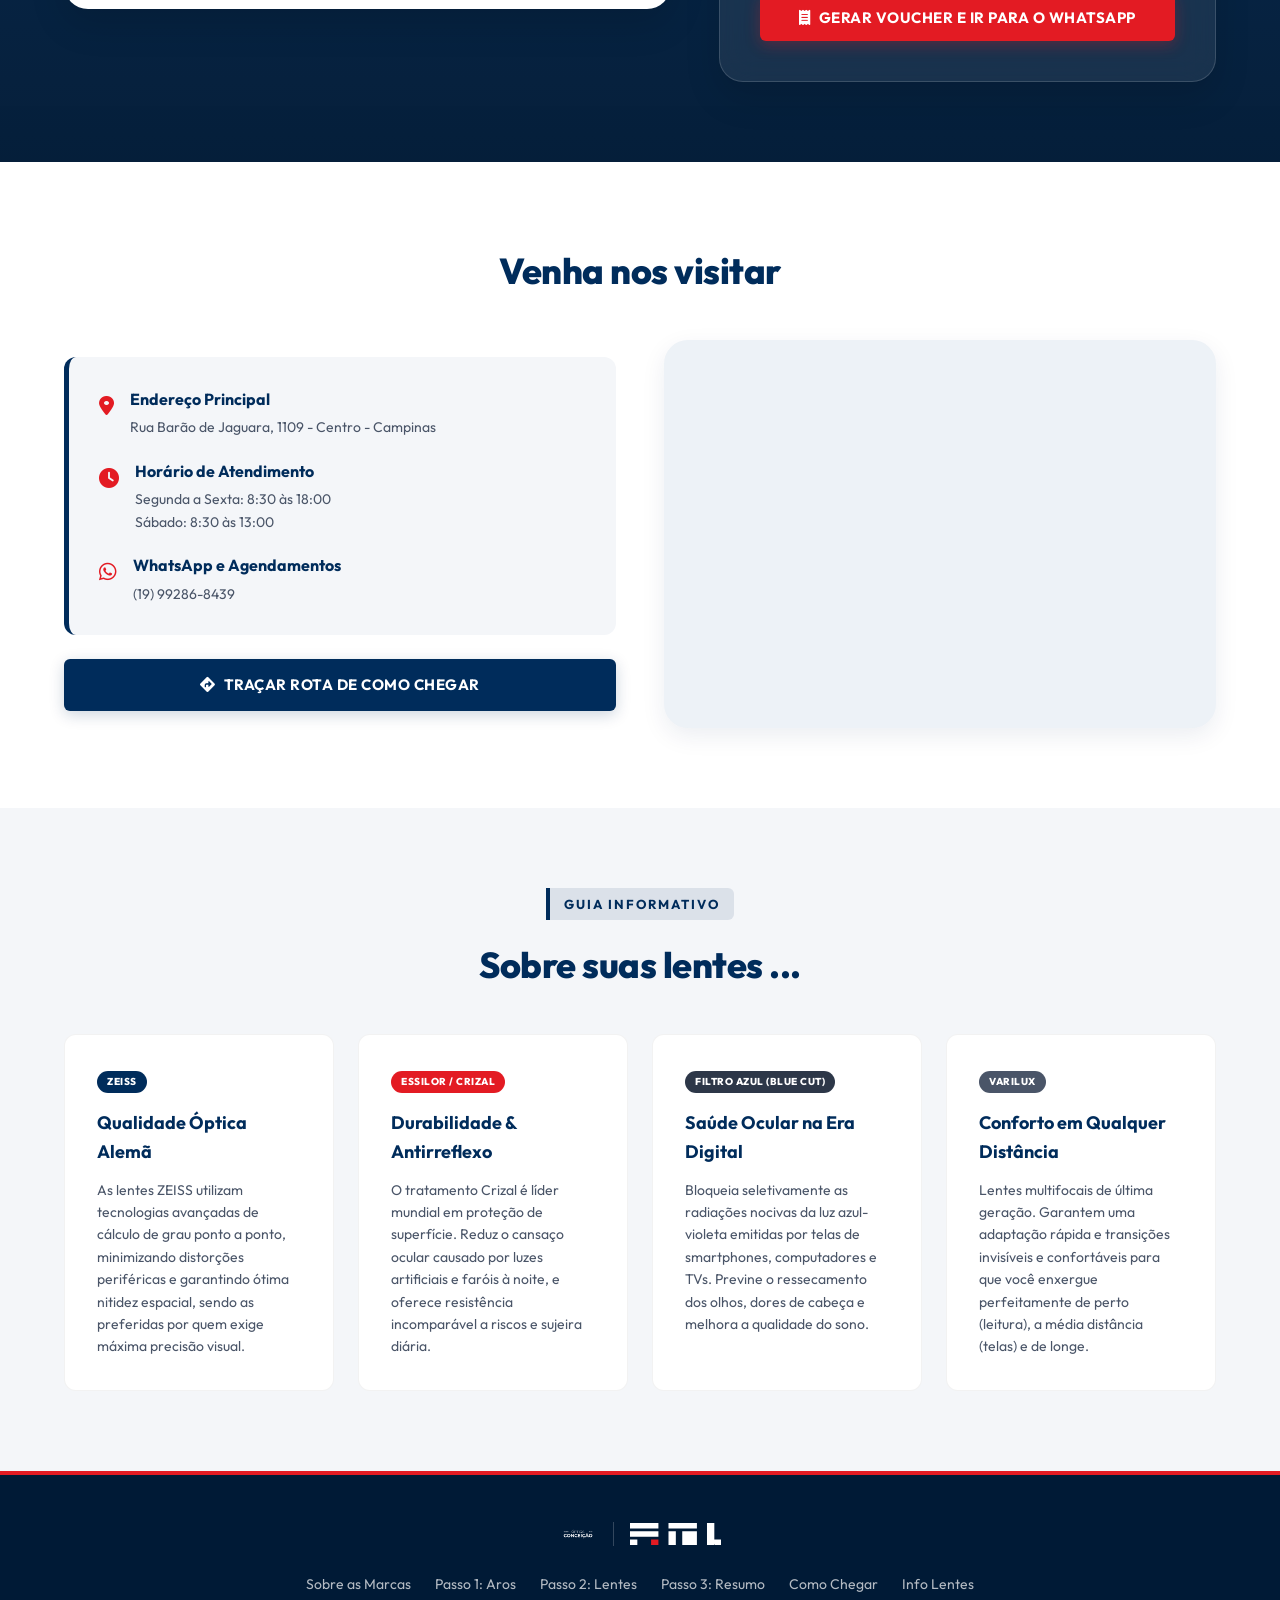
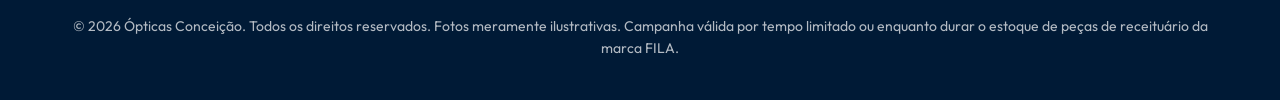
==== commit 32739f1c: "feat: substitui texto corrido do Banner 1 por bullet points iconograficos" ====
--- a/index.html
+++ b/index.html
@@ -38,9 +38,35 @@
         <div class="container tradicao-grid">
             <div class="tradicao-col tradicao-fila">
                 <div class="brand-tag fila-tag">ESTILO ITALIANO DESDE 1911</div>
-                <h2>A Tradição de Performance da <span>FILA</span></h2>
-                <p>Nascida em Biella, na Itália, a FILA conquistou o mundo unindo moda e esporte. Suas armações de receituário traduzem essa essência em peças leves, resistentes e com design dinâmico, projetadas para oferecer o máximo conforto no seu dia a dia.</p>
-                <div class="fila-lines">
+                <h2 style="margin-bottom: 24px;">A Tradição de Performance da <span>FILA</span></h2>
+                
+                <div class="bullet-list" style="margin-bottom: 24px; text-align: left;">
+                    <div class="bullet-item" style="display: flex; gap: 16px; margin-bottom: 20px; align-items: flex-start;">
+                        <div class="bullet-icon" style="color: var(--fila-red); font-size: 20px; padding-top: 2px; flex-shrink: 0;"><i class="fas fa-palette"></i></div>
+                        <div>
+                            <h4 style="font-size: 16px; font-weight: 700; margin-bottom: 4px; color: #fff;">Design Italiano</h4>
+                            <p style="font-size: 14px; opacity: 0.85; margin: 0; line-height: 1.4; border: none; padding: 0; background: none; box-shadow: none;">Estilo urbano e esportivo projetado com o autêntico design italiano refinado desde 1911.</p>
+                        </div>
+                    </div>
+                    
+                    <div class="bullet-item" style="display: flex; gap: 16px; margin-bottom: 20px; align-items: flex-start;">
+                        <div class="bullet-icon" style="color: var(--fila-red); font-size: 20px; padding-top: 2px; flex-shrink: 0;"><i class="fas fa-running"></i></div>
+                        <div>
+                            <h4 style="font-size: 16px; font-weight: 700; margin-bottom: 4px; color: #fff;">Ergonomia e Conforto</h4>
+                            <p style="font-size: 14px; opacity: 0.85; margin: 0; line-height: 1.4; border: none; padding: 0; background: none; box-shadow: none;">Tecnologia esportiva com encaixe anatômico leve e flexível para o dia todo.</p>
+                        </div>
+                    </div>
+                    
+                    <div class="bullet-item" style="display: flex; gap: 16px; align-items: flex-start;">
+                        <div class="bullet-icon" style="color: var(--fila-red); font-size: 20px; padding-top: 2px; flex-shrink: 0;"><i class="fas fa-shield-alt"></i></div>
+                        <div>
+                            <h4 style="font-size: 16px; font-weight: 700; margin-bottom: 4px; color: #fff;">Durabilidade Premium</h4>
+                            <p style="font-size: 14px; opacity: 0.85; margin: 0; line-height: 1.4; border: none; padding: 0; background: none; box-shadow: none;">Material de alta resistência contra riscos e desgaste do dia a dia.</p>
+                        </div>
+                    </div>
+                </div>
+
+                <div class="fila-lines" style="margin-top: auto;">
                     <div class="fline navy"></div>
                     <div class="fline white"></div>
                     <div class="fline red"></div>
@@ -49,9 +75,35 @@
             
             <div class="tradicao-col tradicao-conceicao">
                 <div class="brand-tag conceicao-tag">CONFIANÇA E CUIDADO VISUAL</div>
-                <h2>A Tradição das <span>Ópticas Conceição</span></h2>
-                <p>Há décadas cuidando da saúde visual da nossa comunidade, as Ópticas Conceição são referência em precisão laboratorial e atendimento humanizado. Unimos a melhor tecnologia de exames de vista com um portfólio selecionado para você enxergar a vida com clareza e elegância.</p>
-                <a href="#carousel-banner-2" class="btn btn-primary" style="margin-top: 16px;">
+                <h2 style="margin-bottom: 24px;">A Tradição das <span>Ópticas Conceição</span></h2>
+                
+                <div class="bullet-list" style="margin-bottom: 24px; text-align: left;">
+                    <div class="bullet-item" style="display: flex; gap: 16px; margin-bottom: 20px; align-items: flex-start;">
+                        <div class="bullet-icon" style="color: var(--fila-navy); font-size: 20px; padding-top: 2px; flex-shrink: 0;"><i class="fas fa-award"></i></div>
+                        <div>
+                            <h4 style="font-size: 16px; font-weight: 700; margin-bottom: 4px; color: var(--fila-navy);">Tradição e Confiança</h4>
+                            <p style="font-size: 14px; color: var(--text-muted); margin: 0; line-height: 1.4; border: none; padding: 0; background: none; box-shadow: none;">Referência há décadas cuidando da saúde visual da região de Campinas.</p>
+                        </div>
+                    </div>
+                    
+                    <div class="bullet-item" style="display: flex; gap: 16px; margin-bottom: 20px; align-items: flex-start;">
+                        <div class="bullet-icon" style="color: var(--fila-navy); font-size: 20px; padding-top: 2px; flex-shrink: 0;"><i class="fas fa-microscope"></i></div>
+                        <div>
+                            <h4 style="font-size: 16px; font-weight: 700; margin-bottom: 4px; color: var(--fila-navy);">Montagem Computadorizada</h4>
+                            <p style="font-size: 14px; color: var(--text-muted); margin: 0; line-height: 1.4; border: none; padding: 0; background: none; box-shadow: none;">Calibragem digital própria que garante precisão milimétrica nas lentes.</p>
+                        </div>
+                    </div>
+                    
+                    <div class="bullet-item" style="display: flex; gap: 16px; align-items: flex-start;">
+                        <div class="bullet-icon" style="color: var(--fila-navy); font-size: 20px; padding-top: 2px; flex-shrink: 0;"><i class="fas fa-user-check"></i></div>
+                        <div>
+                            <h4 style="font-size: 16px; font-weight: 700; margin-bottom: 4px; color: var(--fila-navy);">Atendimento Sob Medida</h4>
+                            <p style="font-size: 14px; color: var(--text-muted); margin: 0; line-height: 1.4; border: none; padding: 0; background: none; box-shadow: none;">Consultores especializados na escolha da melhor tecnologia para o seu grau.</p>
+                        </div>
+                    </div>
+                </div>
+
+                <a href="#carousel-banner-2" class="btn btn-primary" style="margin-top: auto;">
                     <i class="fas fa-glasses"></i> Monte Seu Óculos Abaixo
                 </a>
             </div>
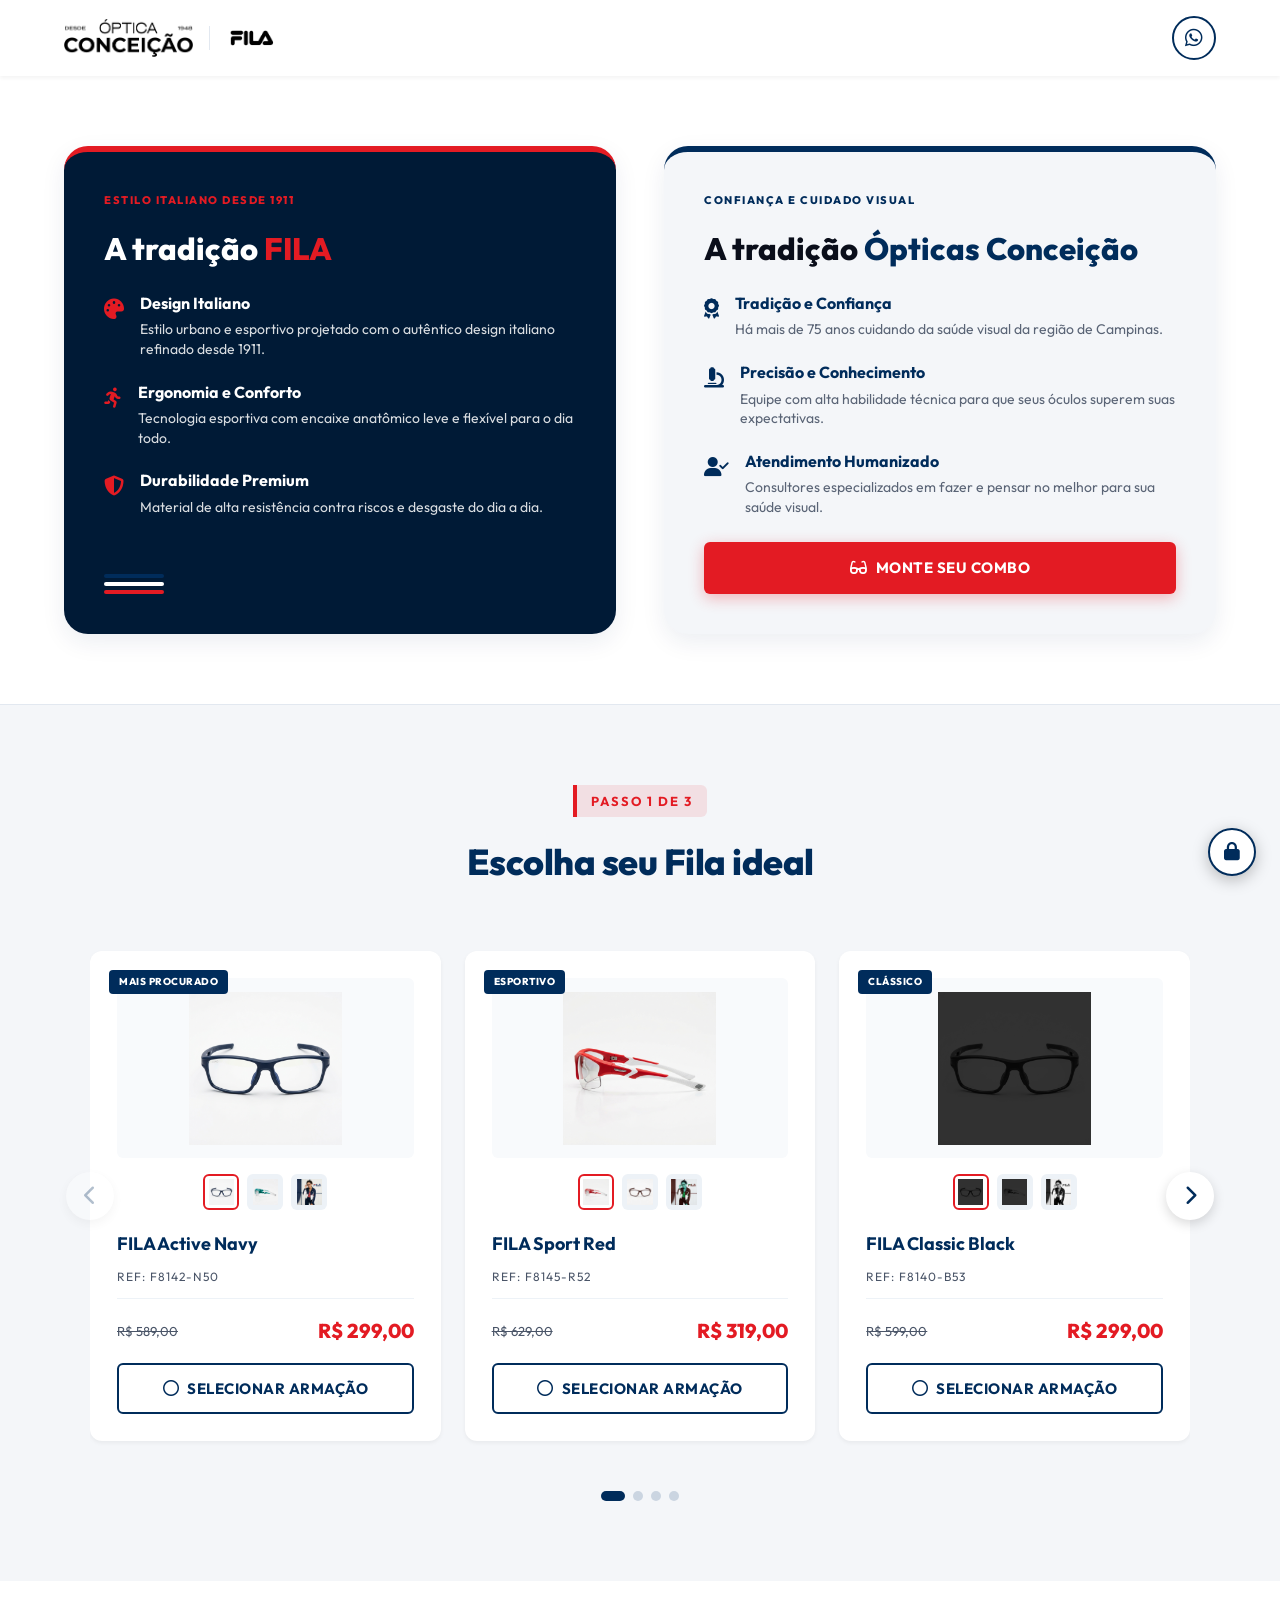
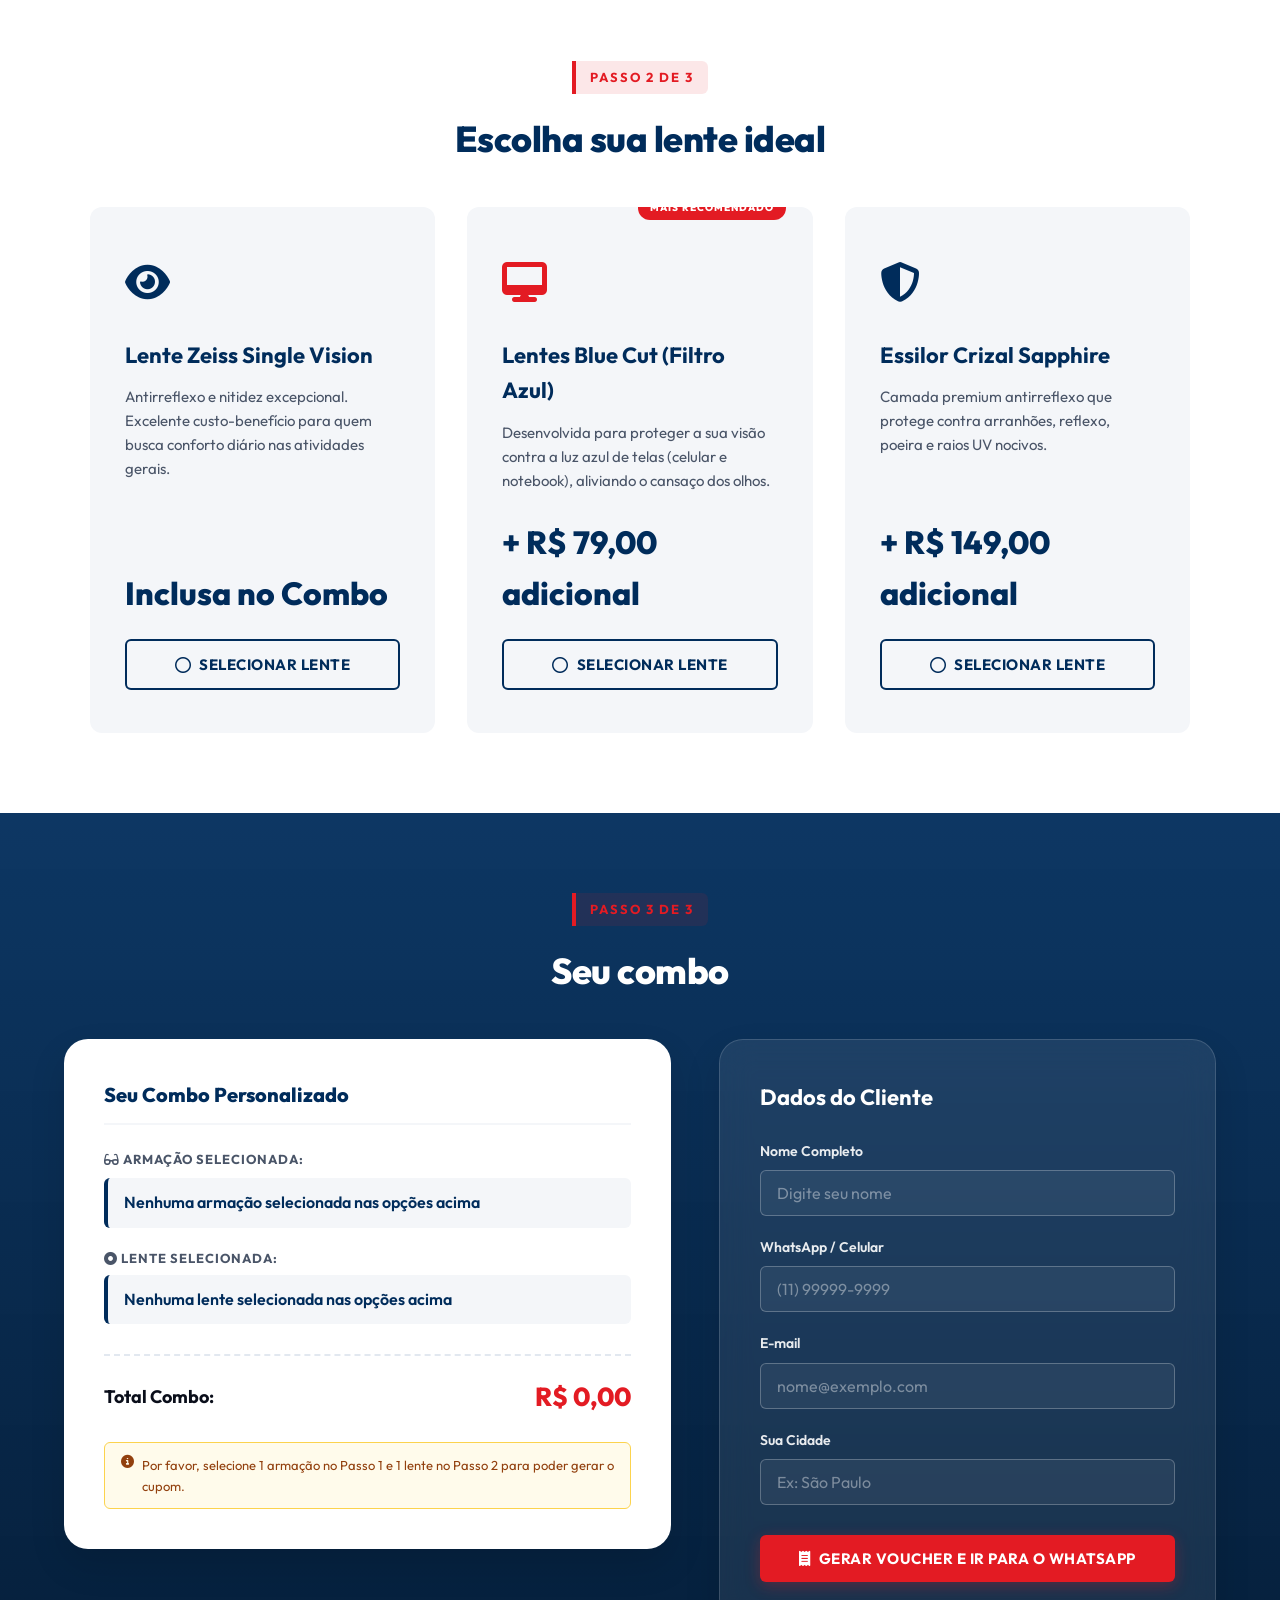
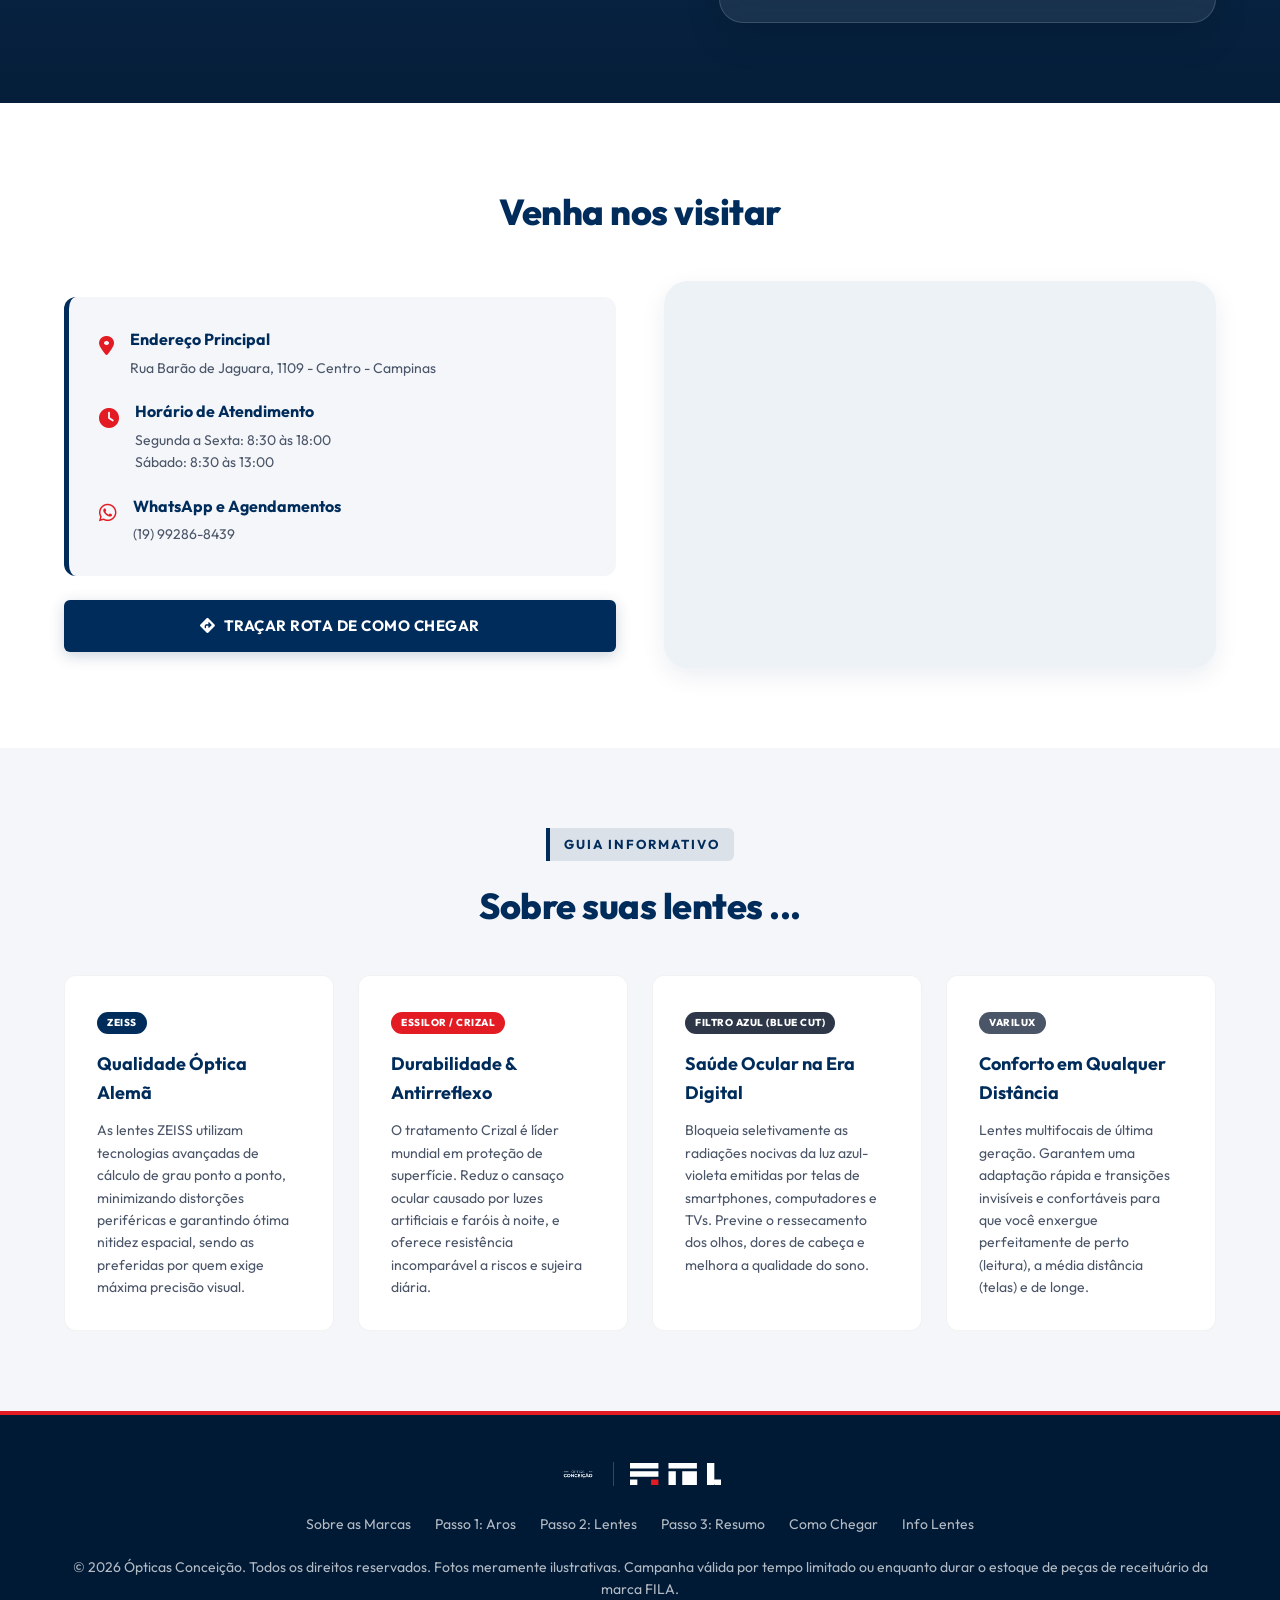
==== commit 7df5d6d3: "feat: atualiza titulos e bullets da otica conceicao e muda cta para monte seu combo" ====
--- a/index.html
+++ b/index.html
@@ -38,7 +38,7 @@
         <div class="container tradicao-grid">
             <div class="tradicao-col tradicao-fila">
                 <div class="brand-tag fila-tag">ESTILO ITALIANO DESDE 1911</div>
-                <h2 style="margin-bottom: 24px;">A Tradição de Performance da <span>FILA</span></h2>
+                <h2 style="margin-bottom: 24px;">A tradição <span>FILA</span></h2>
                 
                 <div class="bullet-list" style="margin-bottom: 24px; text-align: left;">
                     <div class="bullet-item" style="display: flex; gap: 16px; margin-bottom: 20px; align-items: flex-start;">
@@ -75,36 +75,36 @@
             
             <div class="tradicao-col tradicao-conceicao">
                 <div class="brand-tag conceicao-tag">CONFIANÇA E CUIDADO VISUAL</div>
-                <h2 style="margin-bottom: 24px;">A Tradição das <span>Ópticas Conceição</span></h2>
+                <h2 style="margin-bottom: 24px;">A tradição <span>Ópticas Conceição</span></h2>
                 
                 <div class="bullet-list" style="margin-bottom: 24px; text-align: left;">
                     <div class="bullet-item" style="display: flex; gap: 16px; margin-bottom: 20px; align-items: flex-start;">
                         <div class="bullet-icon" style="color: var(--fila-navy); font-size: 20px; padding-top: 2px; flex-shrink: 0;"><i class="fas fa-award"></i></div>
                         <div>
                             <h4 style="font-size: 16px; font-weight: 700; margin-bottom: 4px; color: var(--fila-navy);">Tradição e Confiança</h4>
-                            <p style="font-size: 14px; color: var(--text-muted); margin: 0; line-height: 1.4; border: none; padding: 0; background: none; box-shadow: none;">Referência há décadas cuidando da saúde visual da região de Campinas.</p>
+                            <p style="font-size: 14px; color: var(--text-muted); margin: 0; line-height: 1.4; border: none; padding: 0; background: none; box-shadow: none;">Há mais de 75 anos cuidando da saúde visual da região de Campinas.</p>
                         </div>
                     </div>
                     
                     <div class="bullet-item" style="display: flex; gap: 16px; margin-bottom: 20px; align-items: flex-start;">
                         <div class="bullet-icon" style="color: var(--fila-navy); font-size: 20px; padding-top: 2px; flex-shrink: 0;"><i class="fas fa-microscope"></i></div>
                         <div>
-                            <h4 style="font-size: 16px; font-weight: 700; margin-bottom: 4px; color: var(--fila-navy);">Montagem Computadorizada</h4>
-                            <p style="font-size: 14px; color: var(--text-muted); margin: 0; line-height: 1.4; border: none; padding: 0; background: none; box-shadow: none;">Calibragem digital própria que garante precisão milimétrica nas lentes.</p>
+                            <h4 style="font-size: 16px; font-weight: 700; margin-bottom: 4px; color: var(--fila-navy);">Precisão e Conhecimento</h4>
+                            <p style="font-size: 14px; color: var(--text-muted); margin: 0; line-height: 1.4; border: none; padding: 0; background: none; box-shadow: none;">Equipe com alta habilidade técnica para que seus óculos superem suas expectativas.</p>
                         </div>
                     </div>
                     
                     <div class="bullet-item" style="display: flex; gap: 16px; align-items: flex-start;">
                         <div class="bullet-icon" style="color: var(--fila-navy); font-size: 20px; padding-top: 2px; flex-shrink: 0;"><i class="fas fa-user-check"></i></div>
                         <div>
-                            <h4 style="font-size: 16px; font-weight: 700; margin-bottom: 4px; color: var(--fila-navy);">Atendimento Sob Medida</h4>
-                            <p style="font-size: 14px; color: var(--text-muted); margin: 0; line-height: 1.4; border: none; padding: 0; background: none; box-shadow: none;">Consultores especializados na escolha da melhor tecnologia para o seu grau.</p>
+                            <h4 style="font-size: 16px; font-weight: 700; margin-bottom: 4px; color: var(--fila-navy);">Atendimento Humanizado</h4>
+                            <p style="font-size: 14px; color: var(--text-muted); margin: 0; line-height: 1.4; border: none; padding: 0; background: none; box-shadow: none;">Consultores especializados em fazer e pensar no melhor para sua saúde visual.</p>
                         </div>
                     </div>
                 </div>
 
                 <a href="#carousel-banner-2" class="btn btn-primary" style="margin-top: auto;">
-                    <i class="fas fa-glasses"></i> Monte Seu Óculos Abaixo
+                    <i class="fas fa-glasses"></i> Monte seu Combo
                 </a>
             </div>
         </div>
--- a/style.css
+++ b/style.css
@@ -229,7 +229,7 @@
 }
 
 .tradicao-col h2 {
-    font-size: 32px;
+    font-size: 31px;
     font-weight: 800;
     margin-bottom: 20px;
     line-height: 1.2;
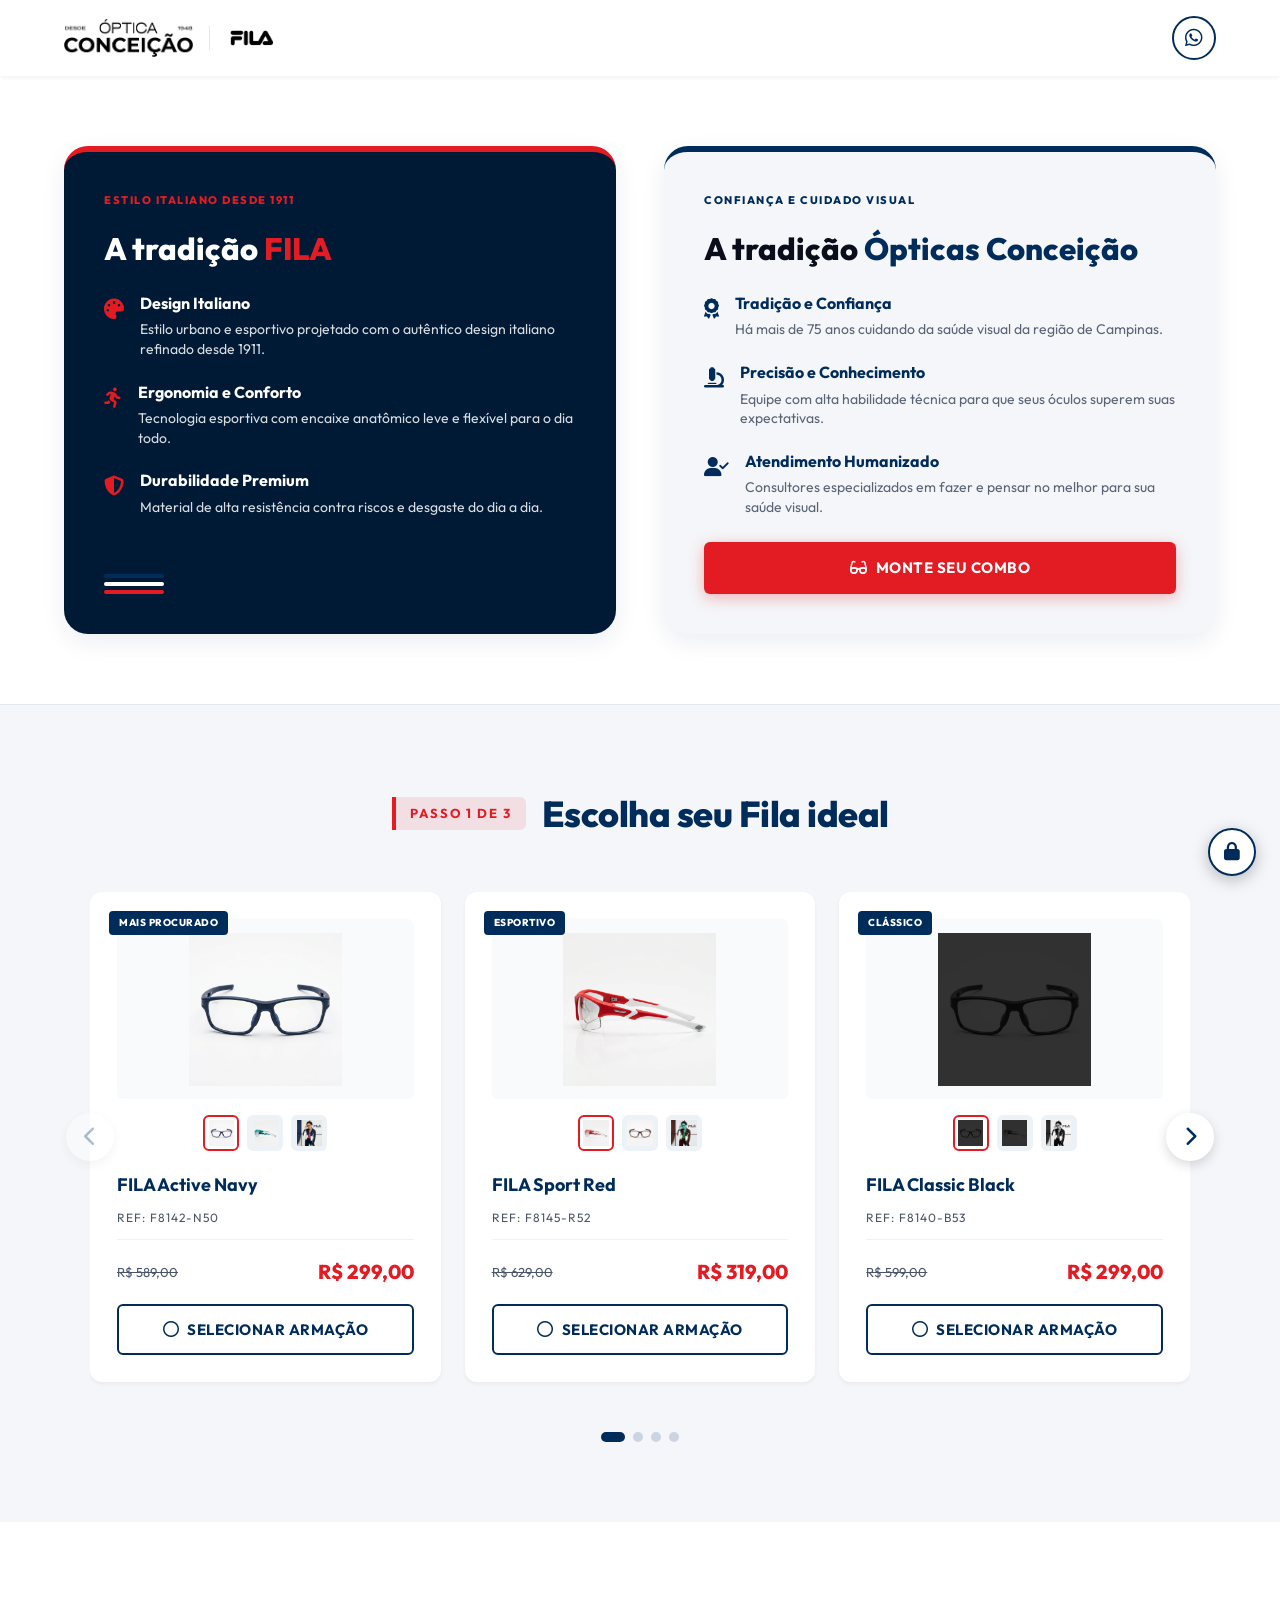
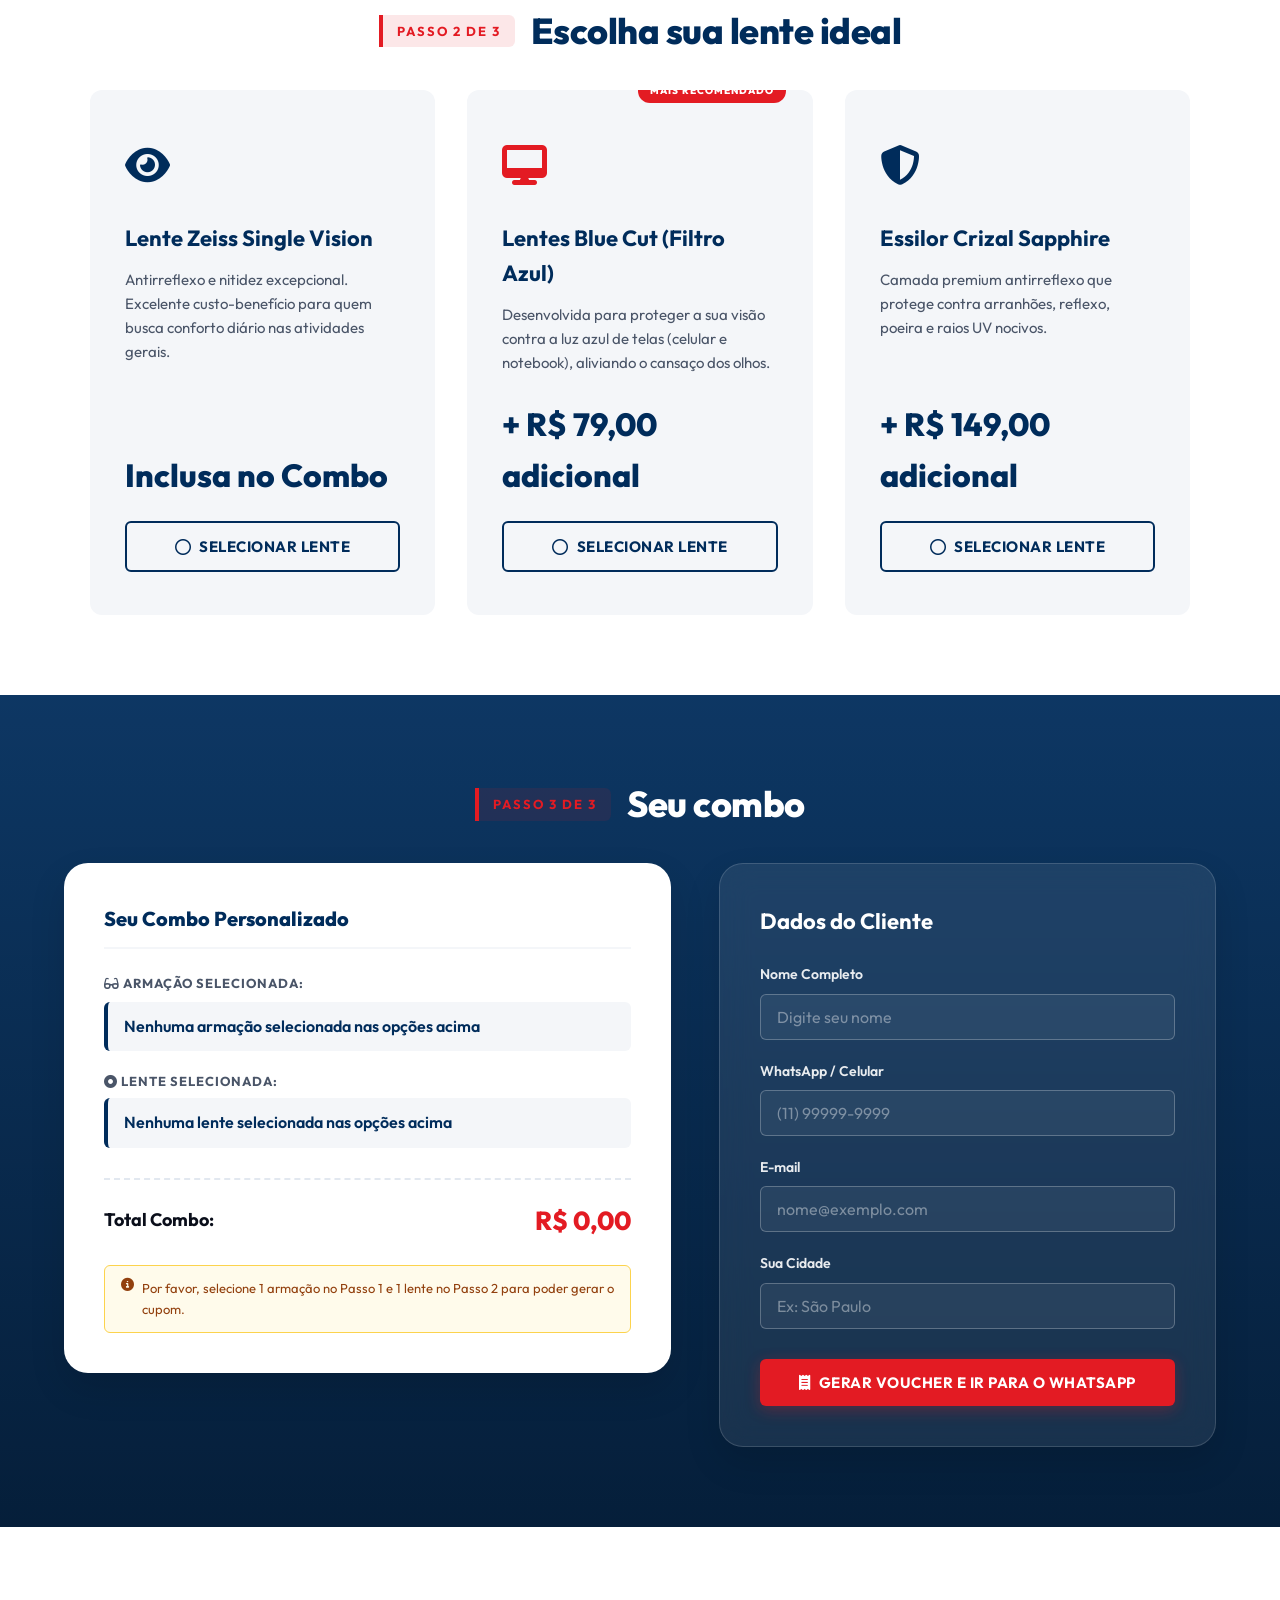
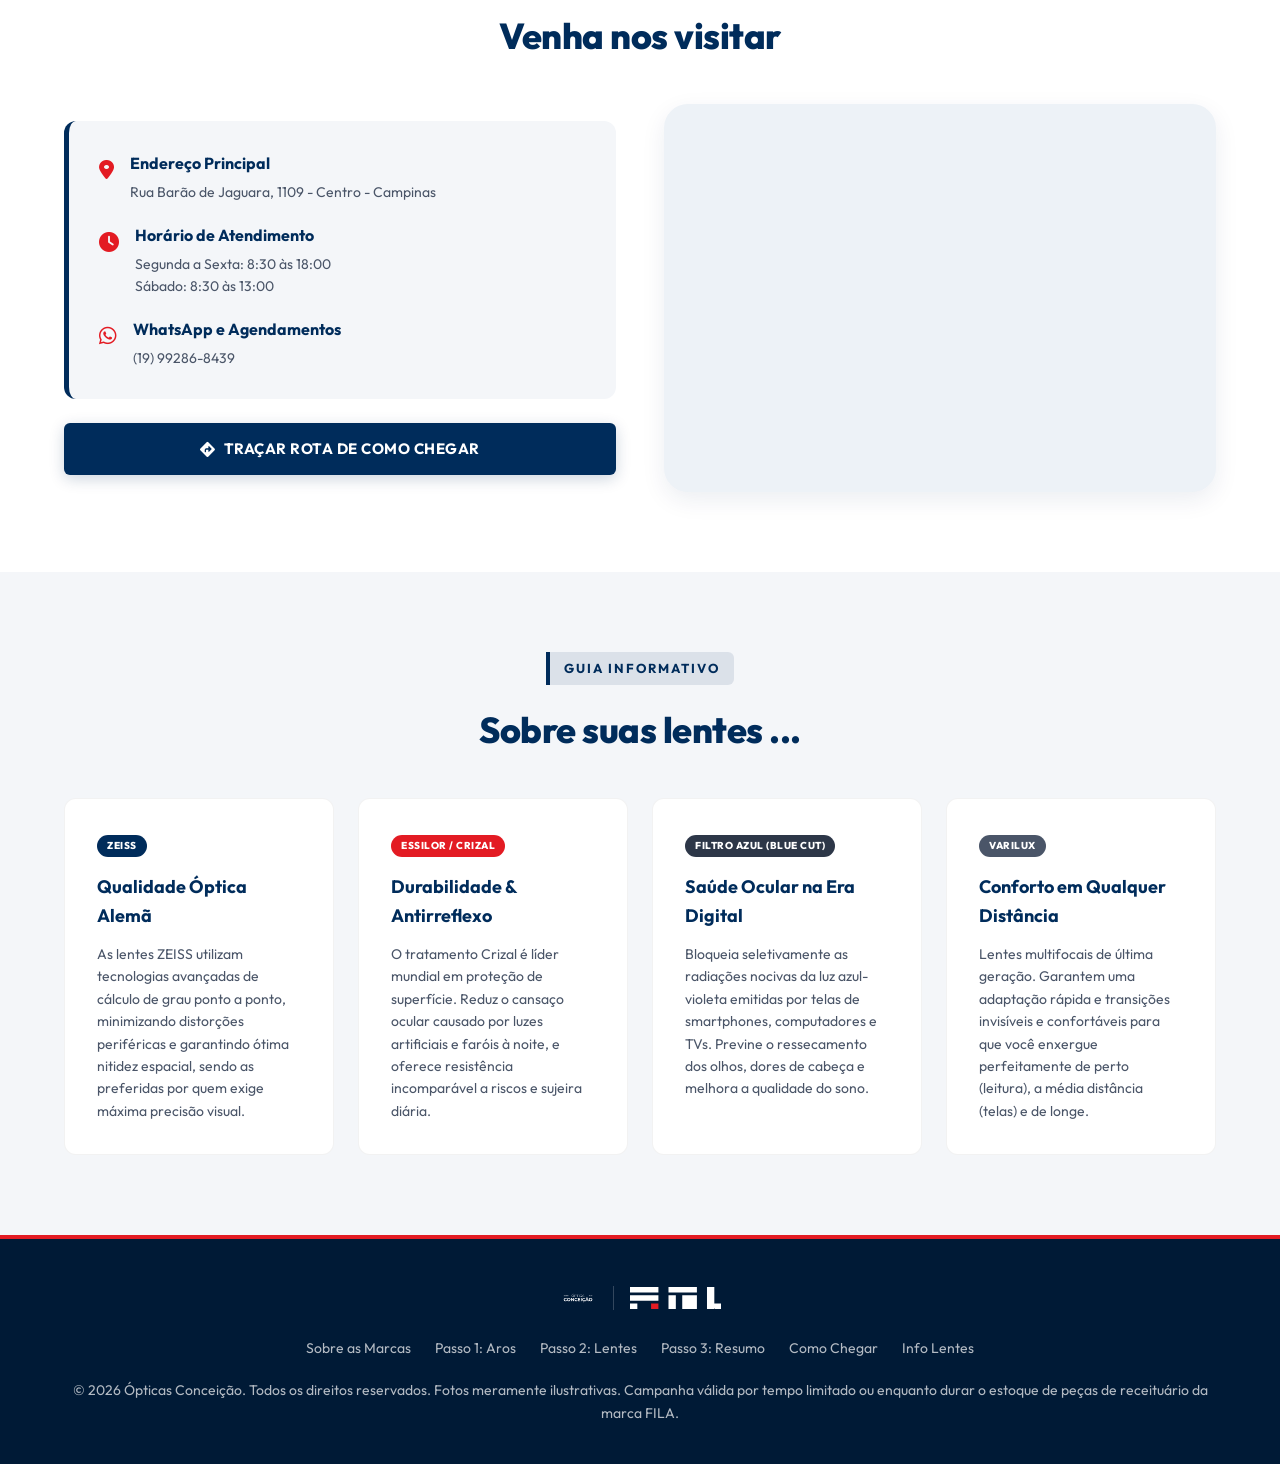
==== commit 452eca38: "style: alinha passos e titulos na mesma linha para otimizar espaco vertical" ====
--- a/index.html
+++ b/index.html
@@ -113,9 +113,9 @@
     <!-- 2. BANNER 2: ESCOLHA SEU ARO IDEAL (Carrossel Dinâmico) -->
     <section class="vitrine-secao section" id="carousel-banner-2">
         <div class="container">
-            <div class="text-center" style="margin-bottom: 40px;">
-                <span class="hero-tagline">Passo 1 de 3</span>
-                <h2 class="section-title">Escolha seu Fila ideal</h2>
+            <div style="display: flex; align-items: center; justify-content: center; gap: 16px; flex-wrap: wrap; margin-bottom: 30px;">
+                <span class="hero-tagline" style="margin-bottom: 0;">Passo 1 de 3</span>
+                <h2 class="section-title" style="margin-bottom: 0;">Escolha seu Fila ideal</h2>
             </div>
             
             <div class="carousel-outer-wrapper">
@@ -145,9 +145,9 @@
     <!-- 3. BANNER 3: ESCOLHA SUA OFERTA DE LENTE (Grid Dinâmico) -->
     <section class="exclusiva-oferta section" id="lenses-banner-3">
         <div class="container">
-            <div class="text-center" style="margin-bottom: 40px;">
-                <span class="hero-tagline">Passo 2 de 3</span>
-                <h2 class="section-title">Escolha sua lente ideal</h2>
+            <div style="display: flex; align-items: center; justify-content: center; gap: 16px; flex-wrap: wrap; margin-bottom: 30px;">
+                <span class="hero-tagline" style="margin-bottom: 0;">Passo 2 de 3</span>
+                <h2 class="section-title" style="margin-bottom: 0;">Escolha sua lente ideal</h2>
             </div>
             
             <!-- Grid Carregado dinamicamente com suporte a Carrossel Mobile -->
@@ -170,9 +170,9 @@
     <!-- 4. BANNER 4: RESUMO DAS ESCOLHAS + FORMULÁRIO (Voucher & WhatsApp) -->
     <section class="voucher-section section" id="summary-banner-4">
         <div class="container">
-            <div class="text-center" style="margin-bottom: 40px;">
-                <span class="hero-tagline" style="color: var(--fila-red); background-color: rgba(227, 27, 35, 0.1); border-left-color: var(--fila-red);">Passo 3 de 3</span>
-                <h2 class="section-title" style="color: #fff;">Seu combo</h2>
+            <div style="display: flex; align-items: center; justify-content: center; gap: 16px; flex-wrap: wrap; margin-bottom: 30px;">
+                <span class="hero-tagline" style="color: var(--fila-red); background-color: rgba(227, 27, 35, 0.1); border-left-color: var(--fila-red); margin-bottom: 0;">Passo 3 de 3</span>
+                <h2 class="section-title" style="color: #fff; margin-bottom: 0;">Seu combo</h2>
             </div>
             
             <div class="voucher-layout">
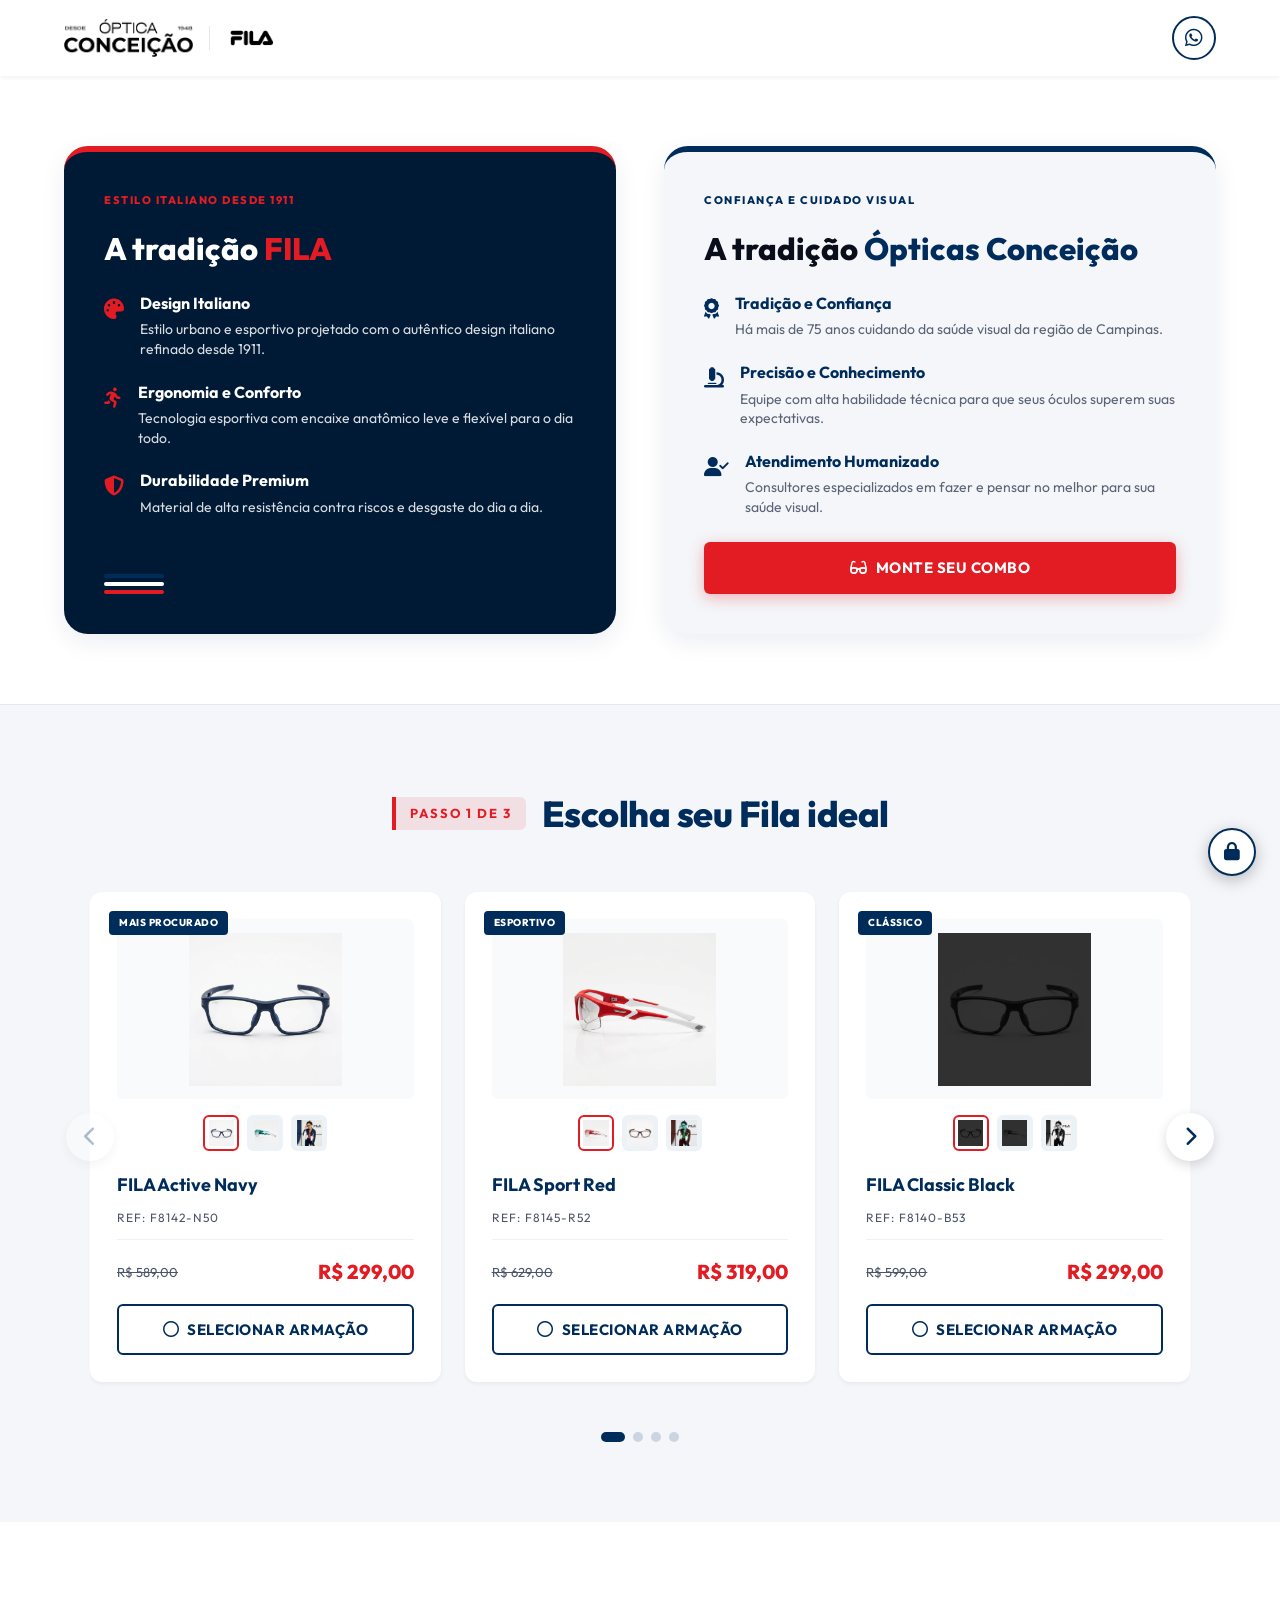
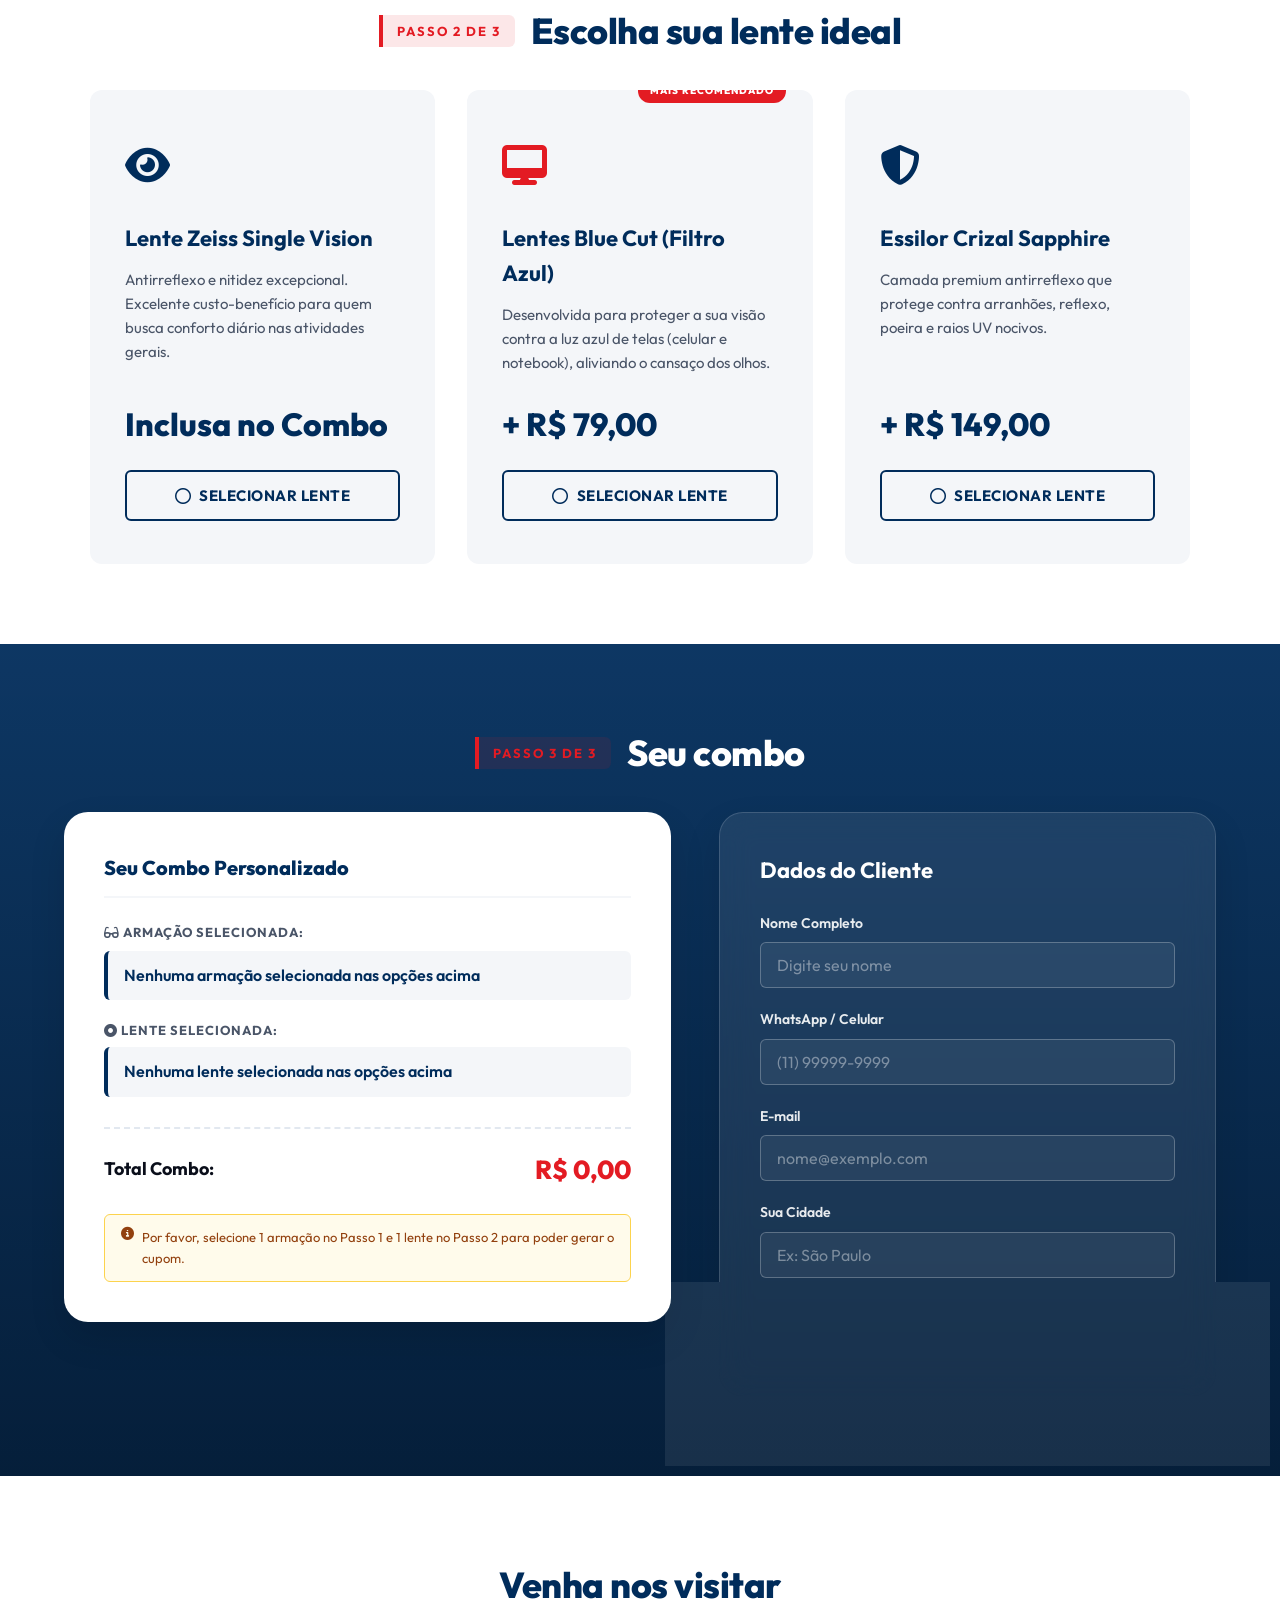
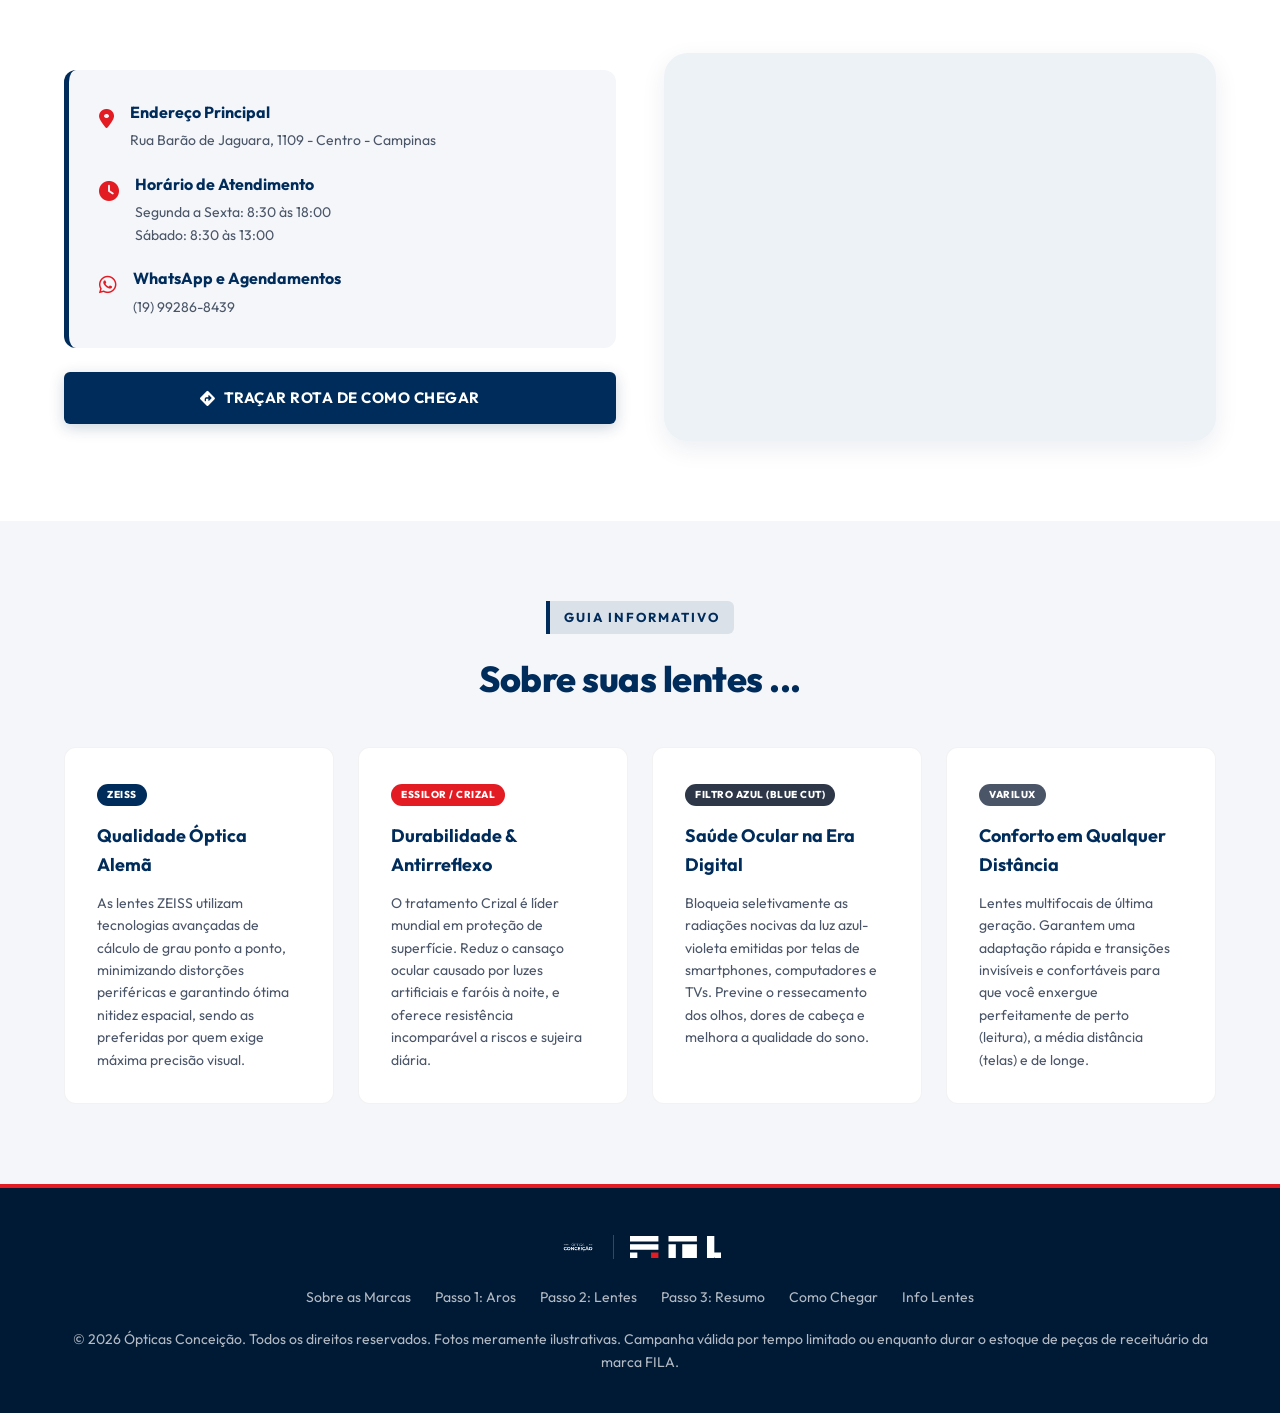
==== commit ea527788: "style: remove a palavra adicional das lentes e ajusta largura do carrossel mobile para 100%" ====
--- a/index.html
+++ b/index.html
@@ -152,18 +152,25 @@
             
             <!-- Grid Carregado dinamicamente com suporte a Carrossel Mobile -->
             <div class="carousel-outer-wrapper">
+                <!-- Botão de Anterior de Lentes (Visível apenas em Mobile) -->
+                <button class="carousel-btn prev lenses-carousel-btn" id="lenses-carousel-prev" aria-label="Lente anterior" disabled>
+                    <i class="fas fa-chevron-left"></i>
+                </button>
+                
                 <div class="carousel-track-container" style="overflow: hidden; width: 100%;">
                     <div class="offer-grid" id="lenses-grid" style="transition: transform 0.4s ease;">
                         <!-- Inserido dinamicamente via JS (app.js) -->
                     </div>
                 </div>
-                <!-- Controles do Carrossel de Lentes (Apenas Mobile) -->
-                <div class="carousel-controls lenses-controls" style="display: none; justify-content: center; gap: 15px; margin-top: 20px;">
-                    <button class="carousel-nav-btn" id="lenses-carousel-prev" aria-label="Voltar" disabled><i class="fas fa-chevron-left"></i></button>
-                    <div class="carousel-dots-container" id="lenses-carousel-dots"></div>
-                    <button class="carousel-nav-btn" id="lenses-carousel-next" aria-label="Avançar"><i class="fas fa-chevron-right"></i></button>
-                </div>
-            </div>
+                
+                <!-- Botão de Próximo de Lentes (Visível apenas em Mobile) -->
+                <button class="carousel-btn next lenses-carousel-btn" id="lenses-carousel-next" aria-label="Próxima lente">
+                    <i class="fas fa-chevron-right"></i>
+                </button>
+            </div>
+            
+            <!-- Bolinhas do Carrossel de Lentes (Visível apenas em Mobile) -->
+            <div class="carousel-dots lenses-carousel-dots-container" id="lenses-carousel-dots"></div>
         </div>
     </section>
 
--- a/style.css
+++ b/style.css
@@ -1136,9 +1136,20 @@
 /* ==========================================
    CARROSSEL DE LENTES NO MOBILE
    ========================================== */
+.lenses-carousel-btn, .lenses-carousel-dots-container {
+    display: none !important;
+}
+
 @media (max-width: 768px) {
-    .lenses-controls {
+    .lenses-carousel-btn {
         display: flex !important;
+    }
+    
+    .lenses-carousel-dots-container {
+        display: flex !important;
+        justify-content: center;
+        gap: 8px;
+        margin-top: 30px;
     }
     
     .offer-grid {
@@ -1150,8 +1161,8 @@
     }
     
     .offer-card {
-        min-width: 290px;
-        max-width: 290px;
+        min-width: 100% !important; /* Exibe 1 por slide no celular igual às armações */
+        max-width: 100% !important;
         flex-shrink: 0;
     }
 }
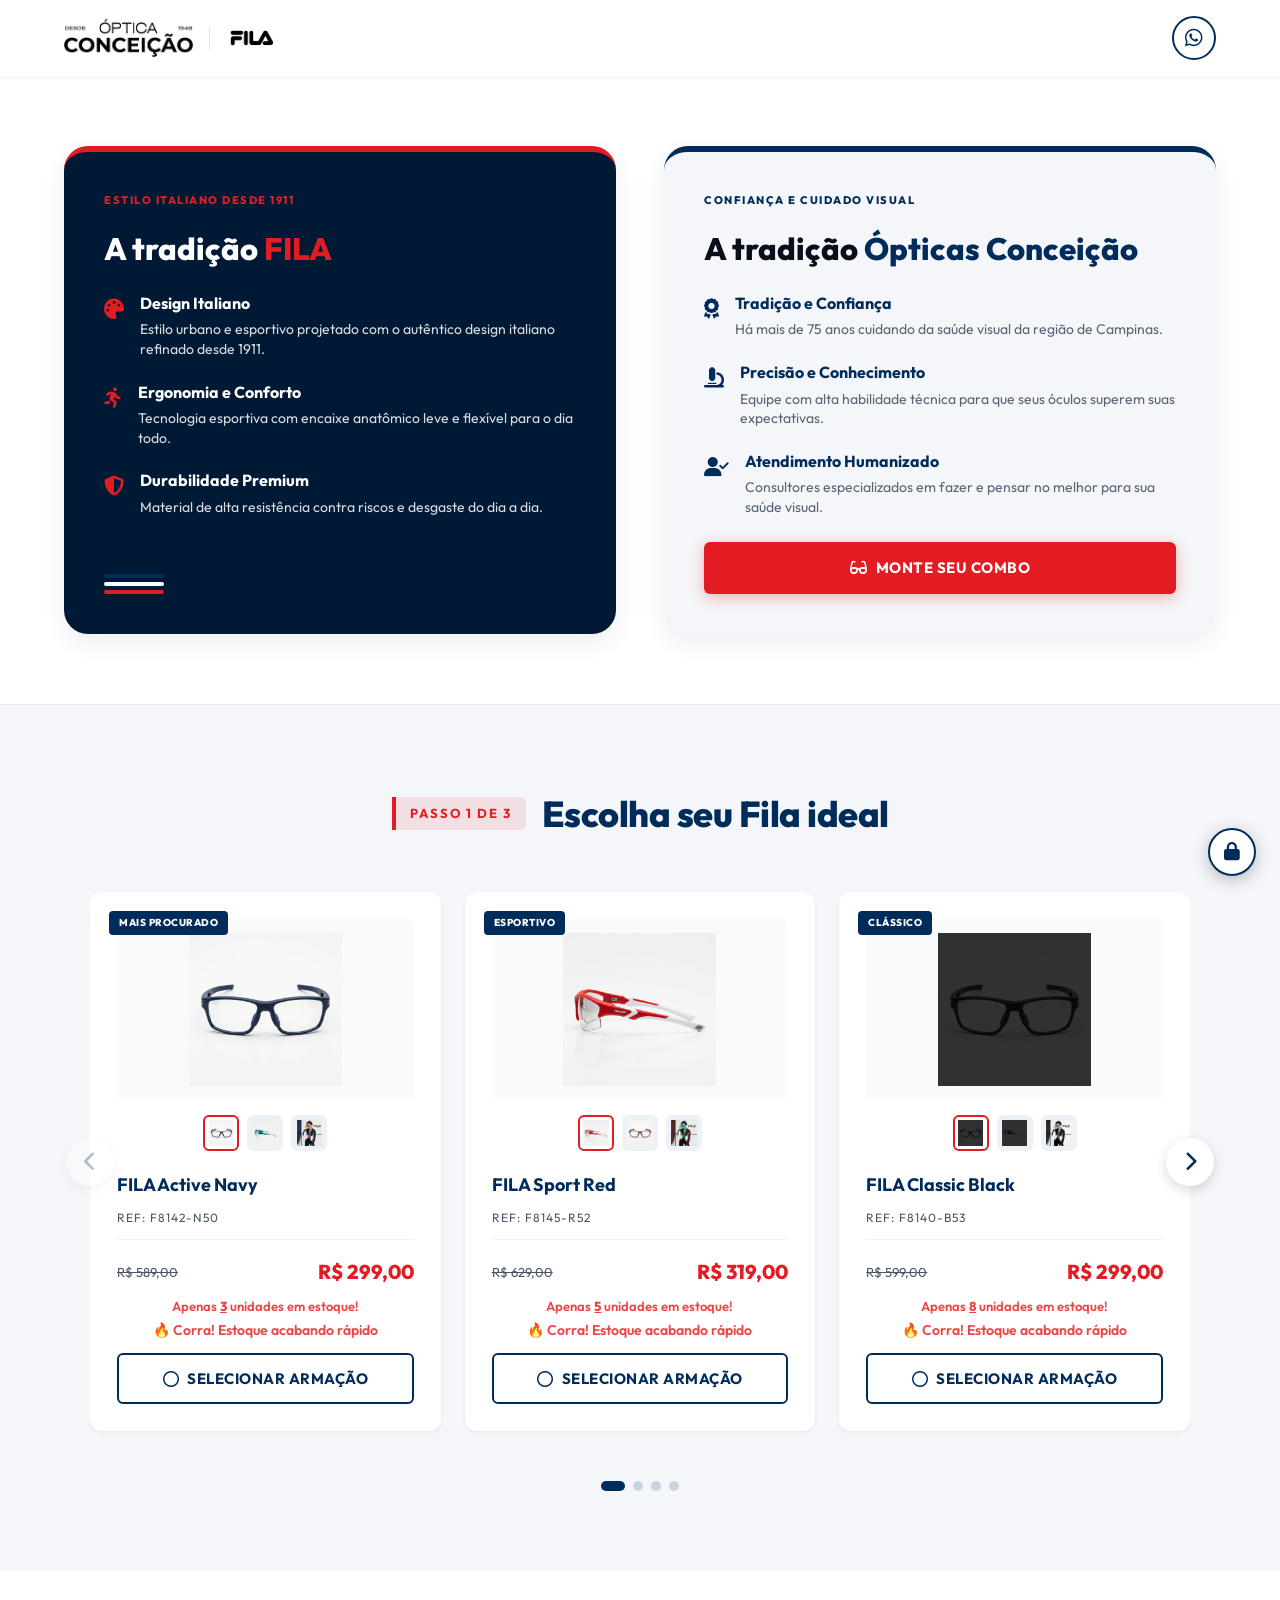
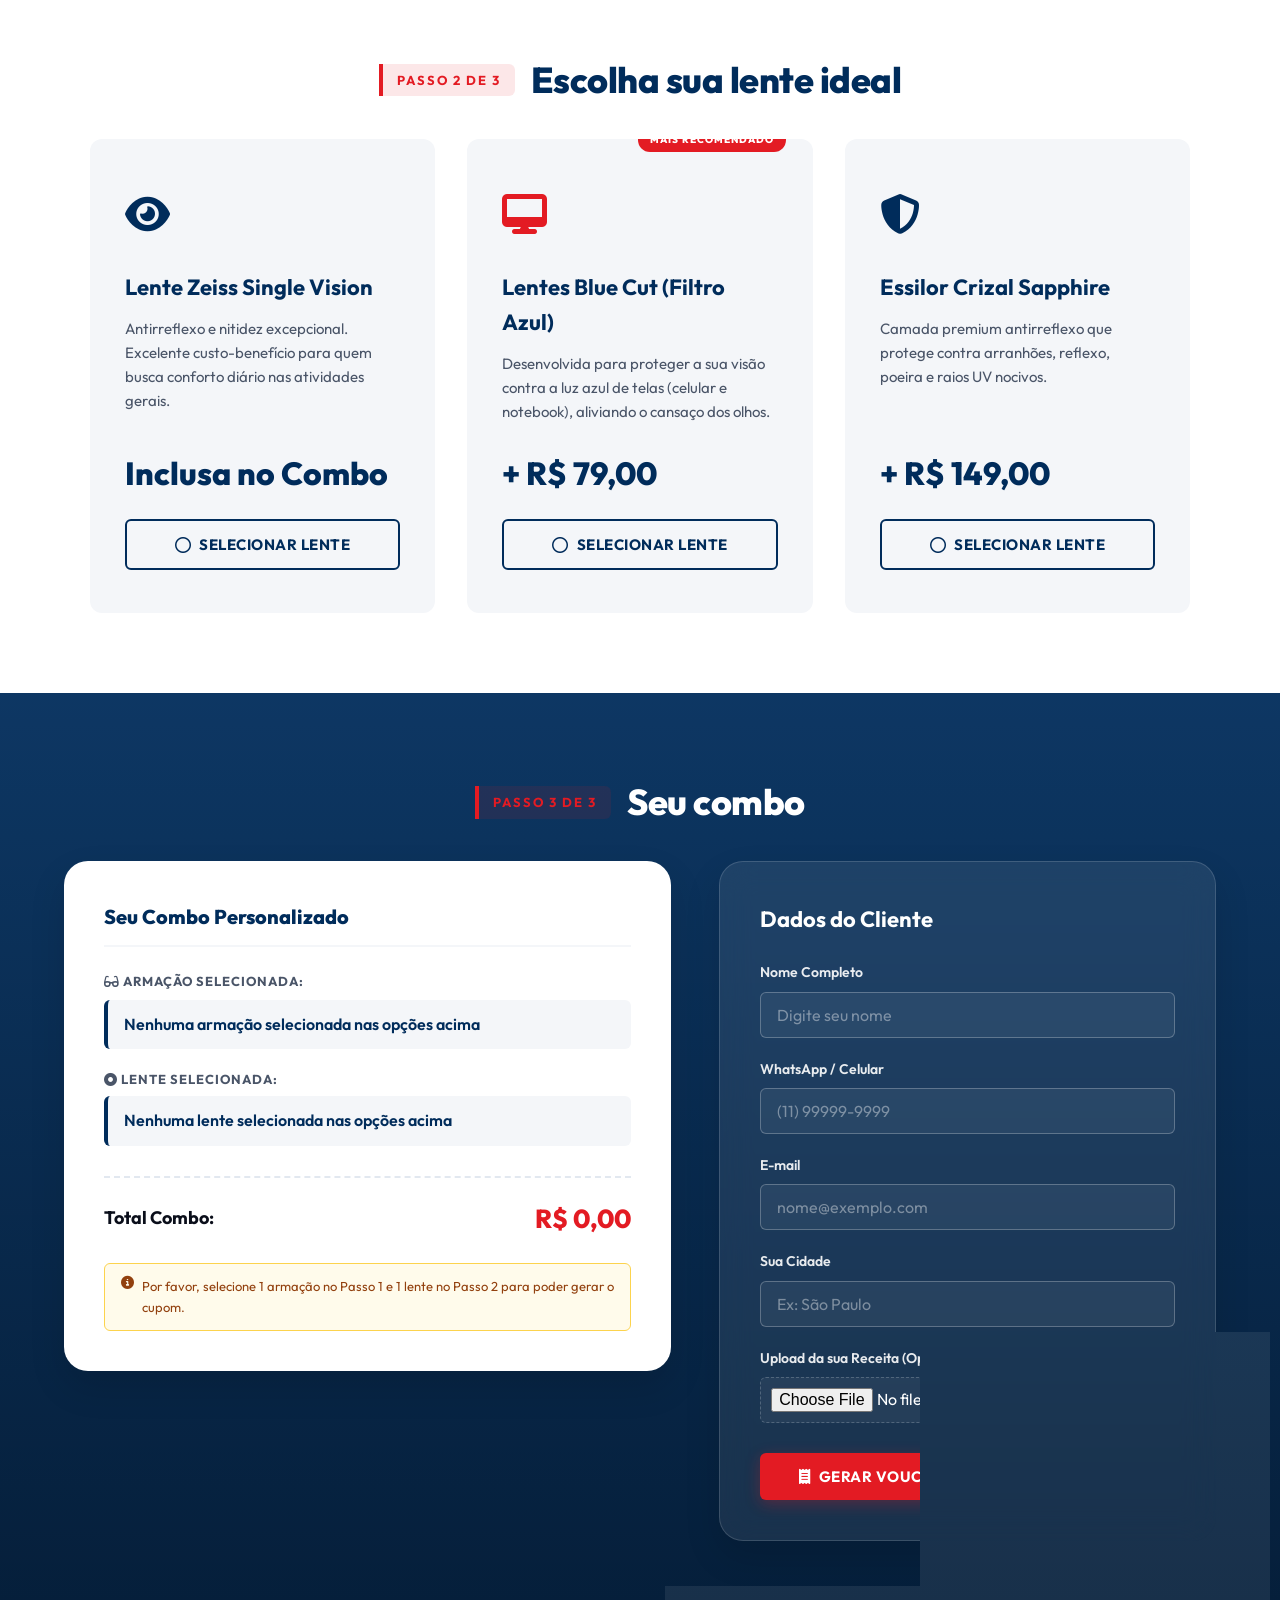
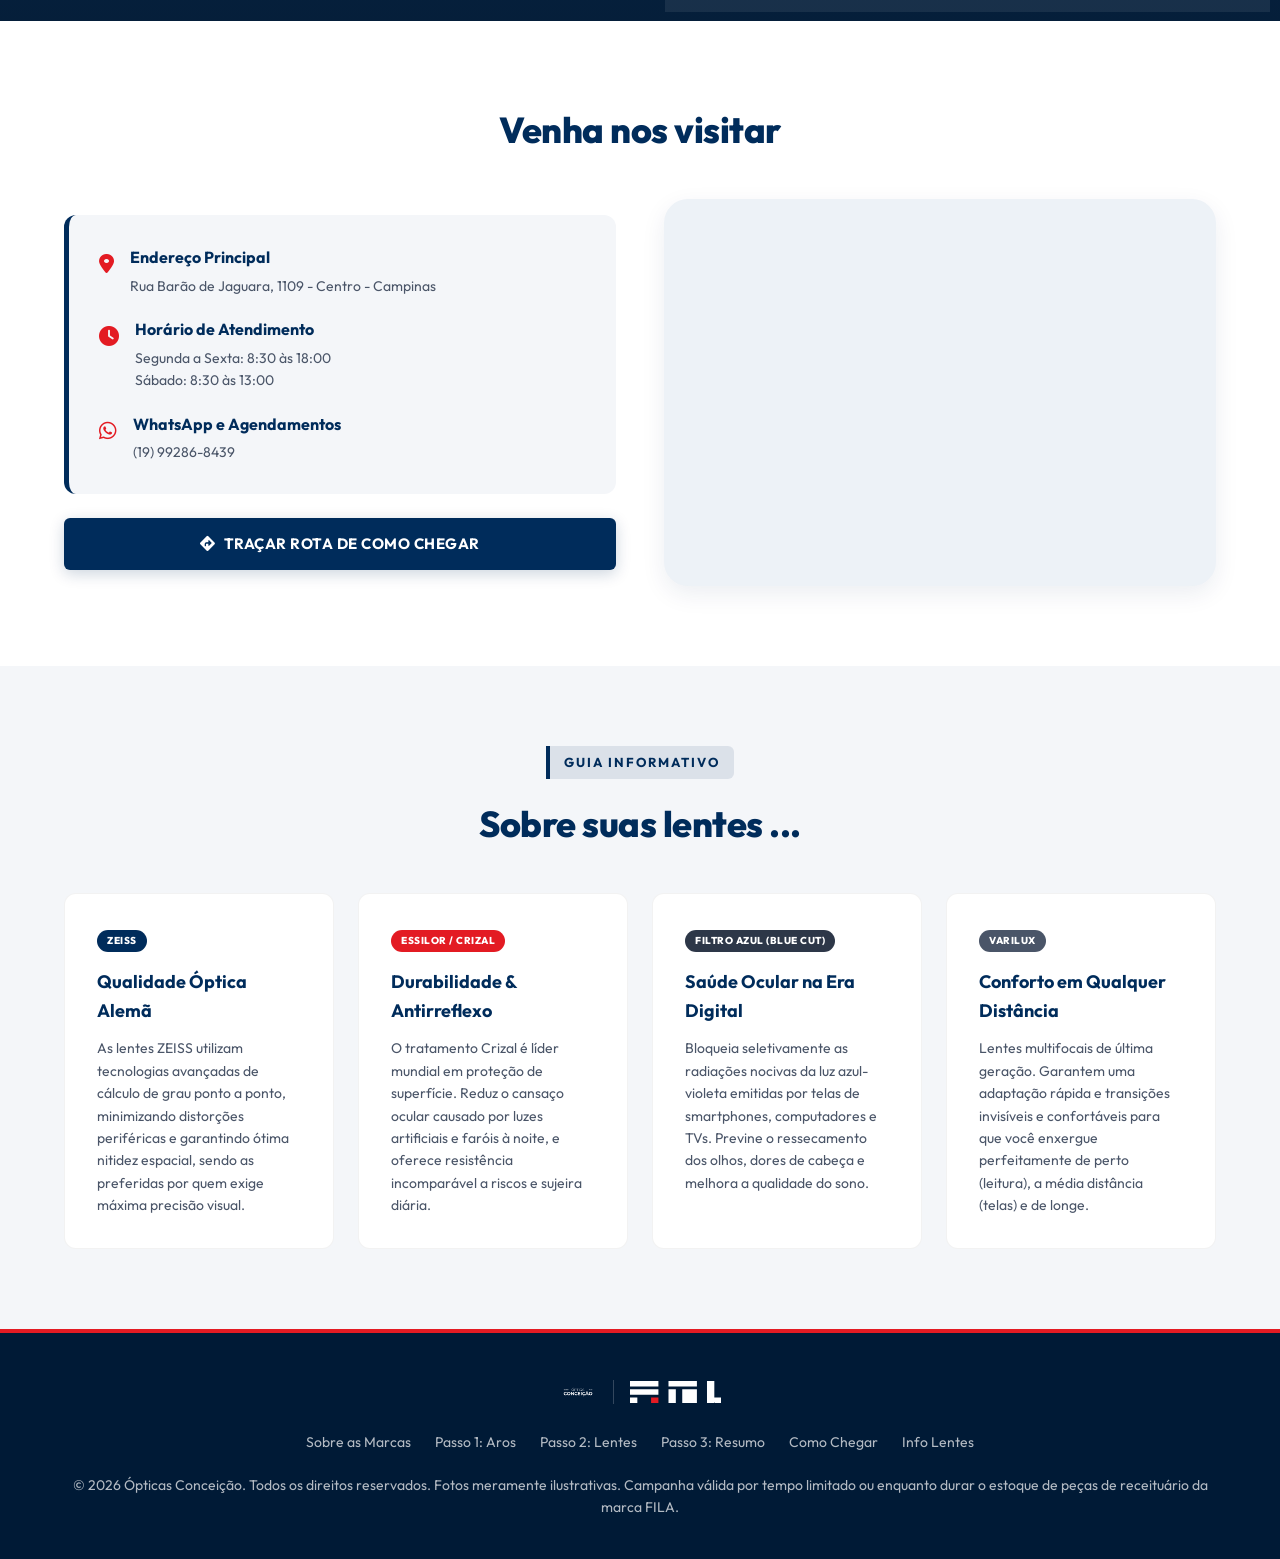
==== commit 173992c7: "feat: adiciona controle de estoque, foguinho animado e upload de receita medica nos leads" ====
--- a/index.html
+++ b/index.html
@@ -234,6 +234,17 @@
                                 <label for="city">Sua Cidade</label>
                                 <input type="text" id="city" placeholder="Ex: São Paulo" required minlength="3">
                             </div>
+                            <div class="form-group">
+                                <label for="prescription" style="display: flex; justify-content: space-between; align-items: center;">
+                                    <span>Upload da sua Receita (Opcional)</span>
+                                    <span style="font-size: 10px; opacity: 0.7; font-weight: 500; text-transform: uppercase; background: rgba(255,255,255,0.1); padding: 2px 6px; border-radius: 4px;">Para venda à distância</span>
+                                </label>
+                                <input type="file" id="prescription" accept="image/*,application/pdf" style="padding: 10px; border: 1px dashed rgba(255, 255, 255, 0.2); background: rgba(255, 255, 255, 0.05); border-radius: var(--border-radius-sm); color: #fff; cursor: pointer; width: 100%;">
+                                <div id="prescription-preview-box" style="margin-top: 8px; display: none; align-items: center; gap: 8px;">
+                                    <i class="fas fa-file-prescription" style="color: #10B981; font-size: 16px;"></i>
+                                    <span id="prescription-file-name" style="font-size: 11px; color: #10B981; font-weight: 600;">Receita carregada!</span>
+                                </div>
+                            </div>
                             
                             <button type="submit" class="btn btn-primary" style="width: 100%; margin-top: 10px;" id="submit-form-btn" disabled>
                                 <i class="fas fa-receipt"></i> Gerar Voucher e Ir Para o WhatsApp
--- a/style.css
+++ b/style.css
@@ -1156,7 +1156,6 @@
         display: flex !important;
         gap: 24px;
         transition: transform 0.5s cubic-bezier(0.4, 0, 0.2, 1);
-        width: max-content;
         padding: 10px 0;
     }
     
@@ -1166,3 +1165,17 @@
         flex-shrink: 0;
     }
 }
+
+/* ==========================================
+   ANIMAÇÃO DO FOGUINHO DE ESTOQUE (CONSUMIDOR)
+   ========================================== */
+@keyframes flameMove {
+    0% {
+        transform: translateY(0) scale(1) rotate(-3deg);
+        filter: drop-shadow(0 0 2px rgba(227, 27, 35, 0.4));
+    }
+    100% {
+        transform: translateY(-2px) scale(1.1) rotate(3deg);
+        filter: drop-shadow(0 0 5px rgba(227, 27, 35, 0.7));
+    }
+}
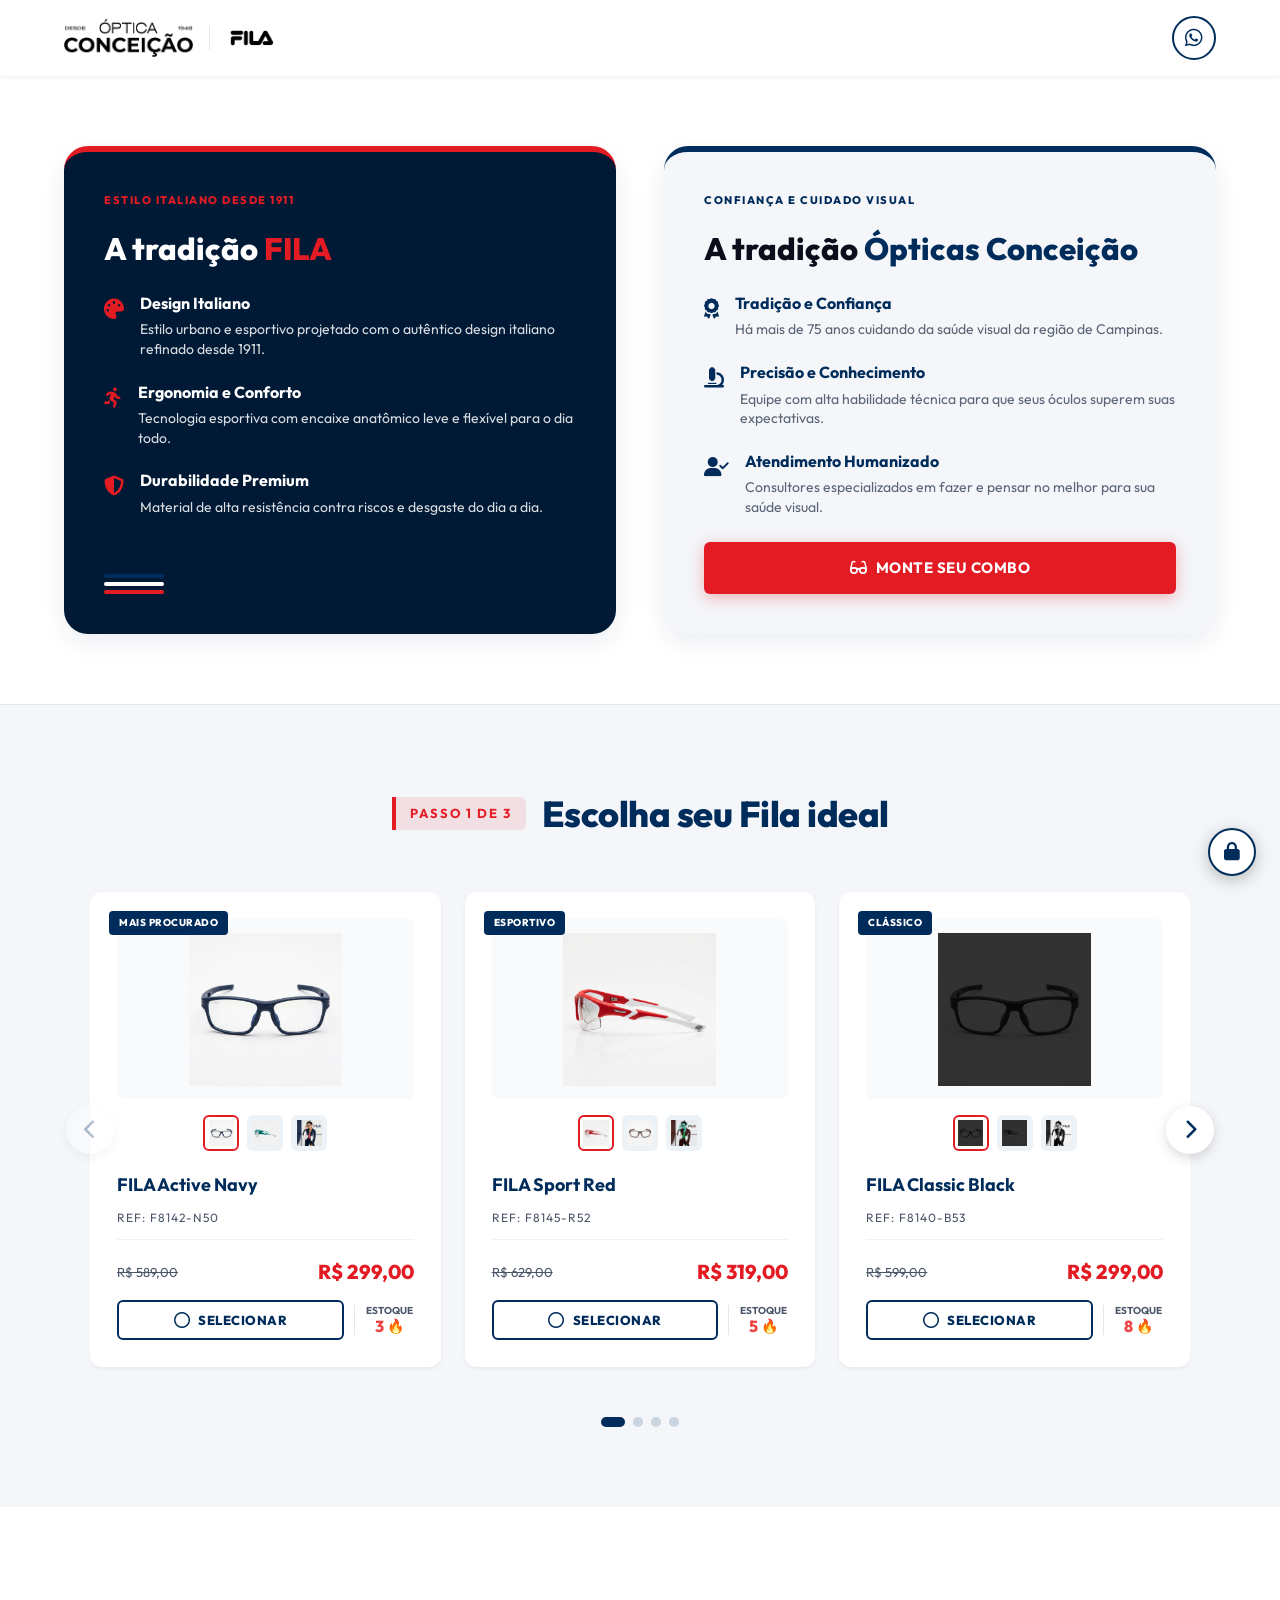
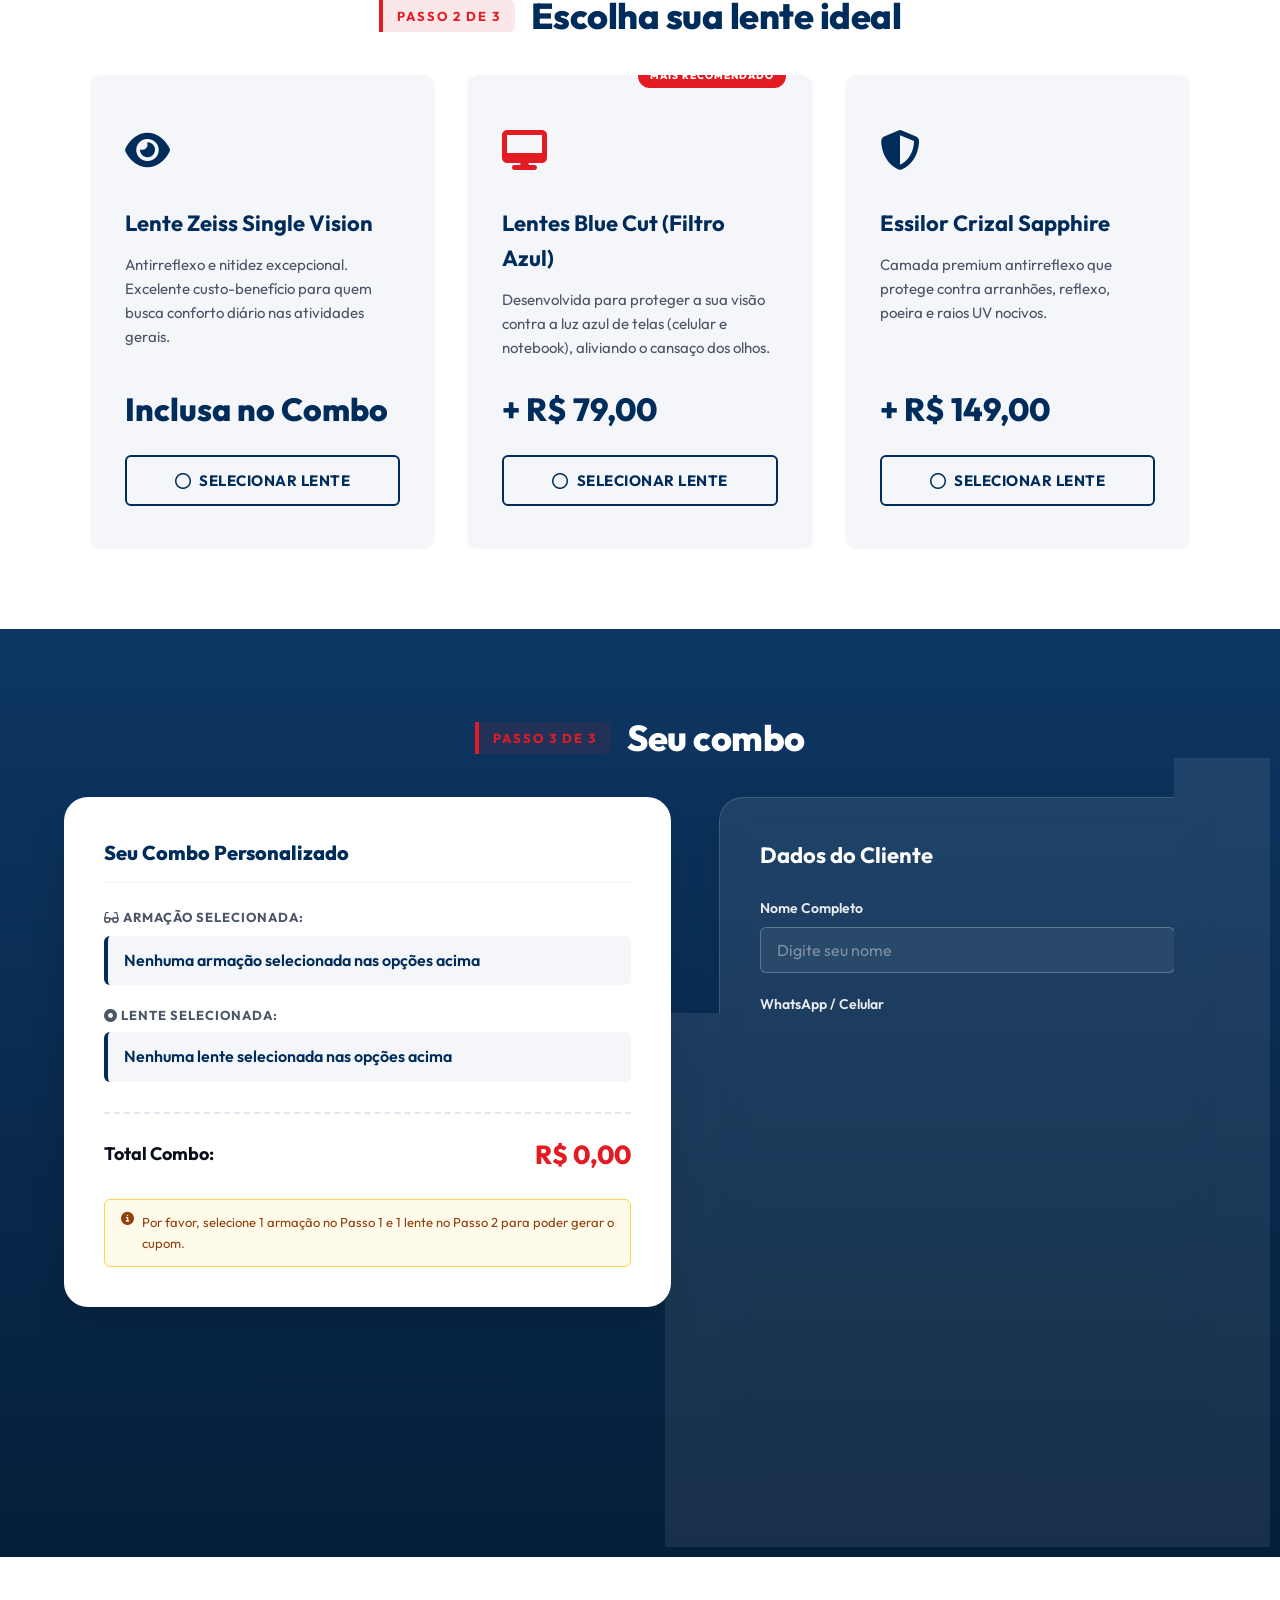
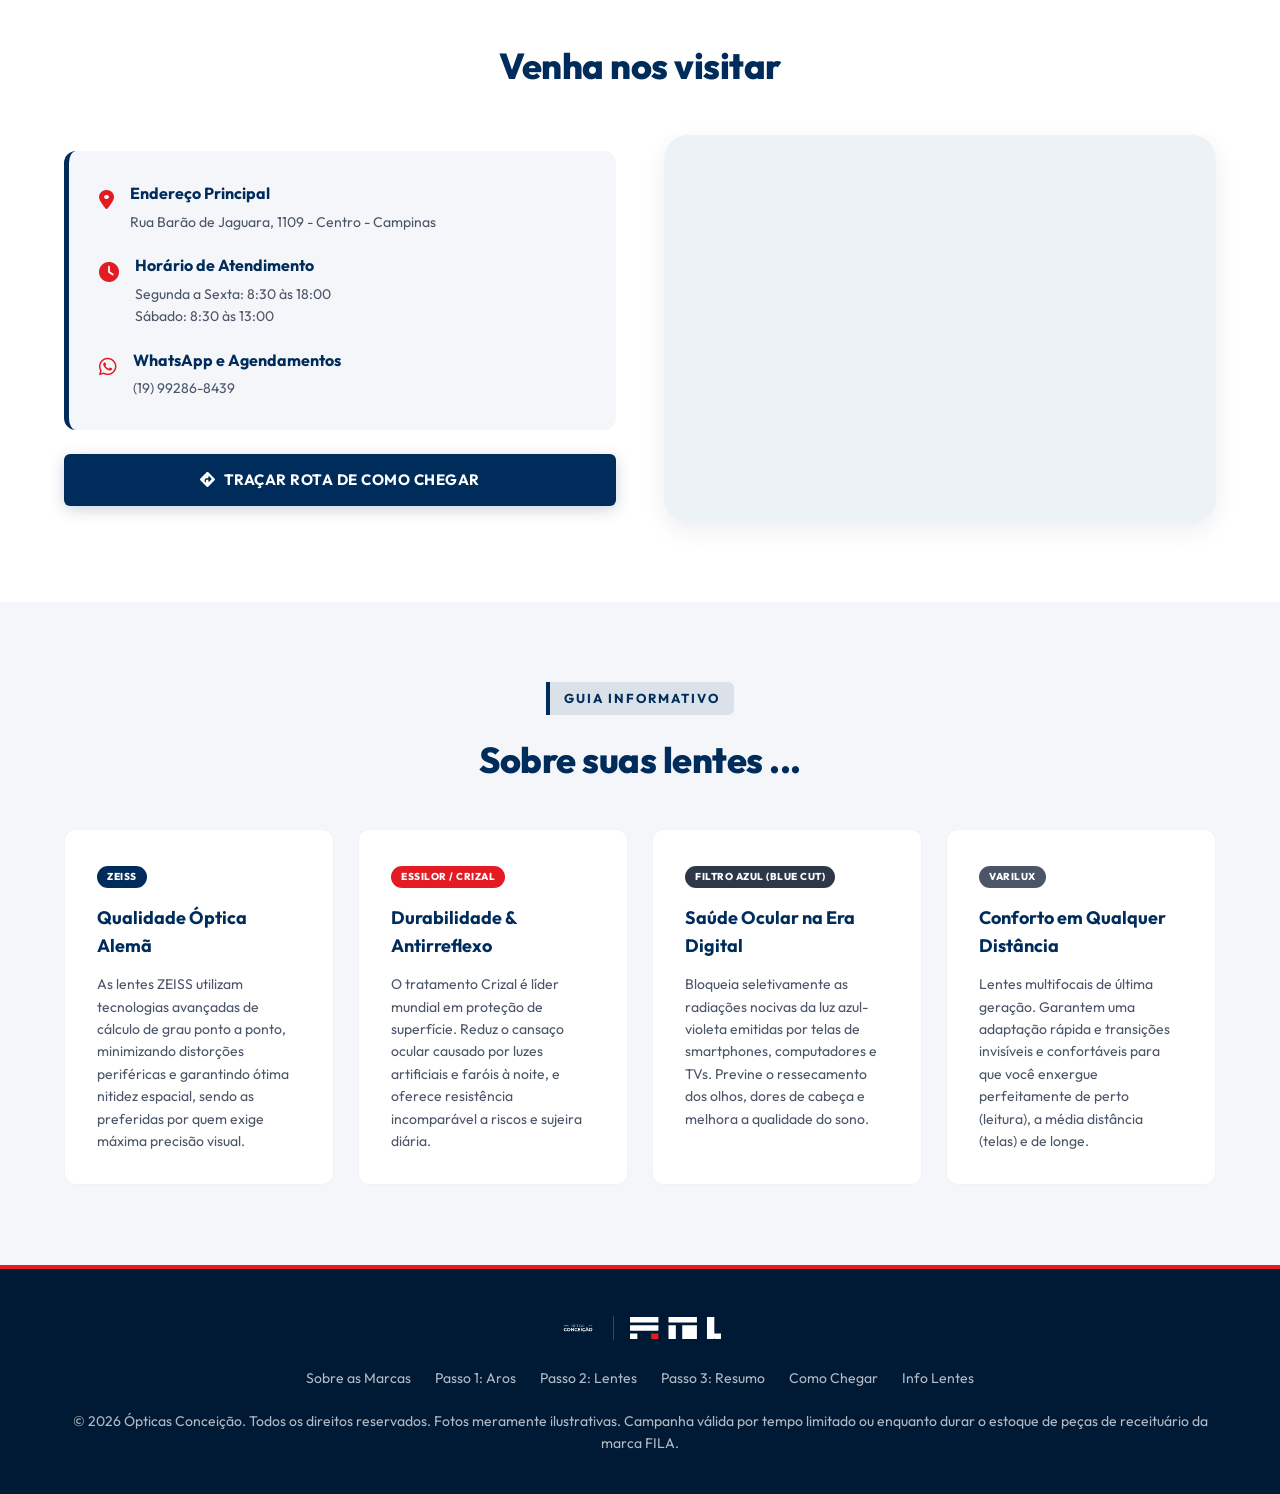
==== commit 22eb51c7: "style: alinha estoque lado a lado com botao selecionar encurtado e remove tag venda a distancia" ====
--- a/index.html
+++ b/index.html
@@ -235,10 +235,7 @@
                                 <input type="text" id="city" placeholder="Ex: São Paulo" required minlength="3">
                             </div>
                             <div class="form-group">
-                                <label for="prescription" style="display: flex; justify-content: space-between; align-items: center;">
-                                    <span>Upload da sua Receita (Opcional)</span>
-                                    <span style="font-size: 10px; opacity: 0.7; font-weight: 500; text-transform: uppercase; background: rgba(255,255,255,0.1); padding: 2px 6px; border-radius: 4px;">Para venda à distância</span>
-                                </label>
+                                <label for="prescription">Upload da sua Receita (Opcional)</label>
                                 <input type="file" id="prescription" accept="image/*,application/pdf" style="padding: 10px; border: 1px dashed rgba(255, 255, 255, 0.2); background: rgba(255, 255, 255, 0.05); border-radius: var(--border-radius-sm); color: #fff; cursor: pointer; width: 100%;">
                                 <div id="prescription-preview-box" style="margin-top: 8px; display: none; align-items: center; gap: 8px;">
                                     <i class="fas fa-file-prescription" style="color: #10B981; font-size: 16px;"></i>
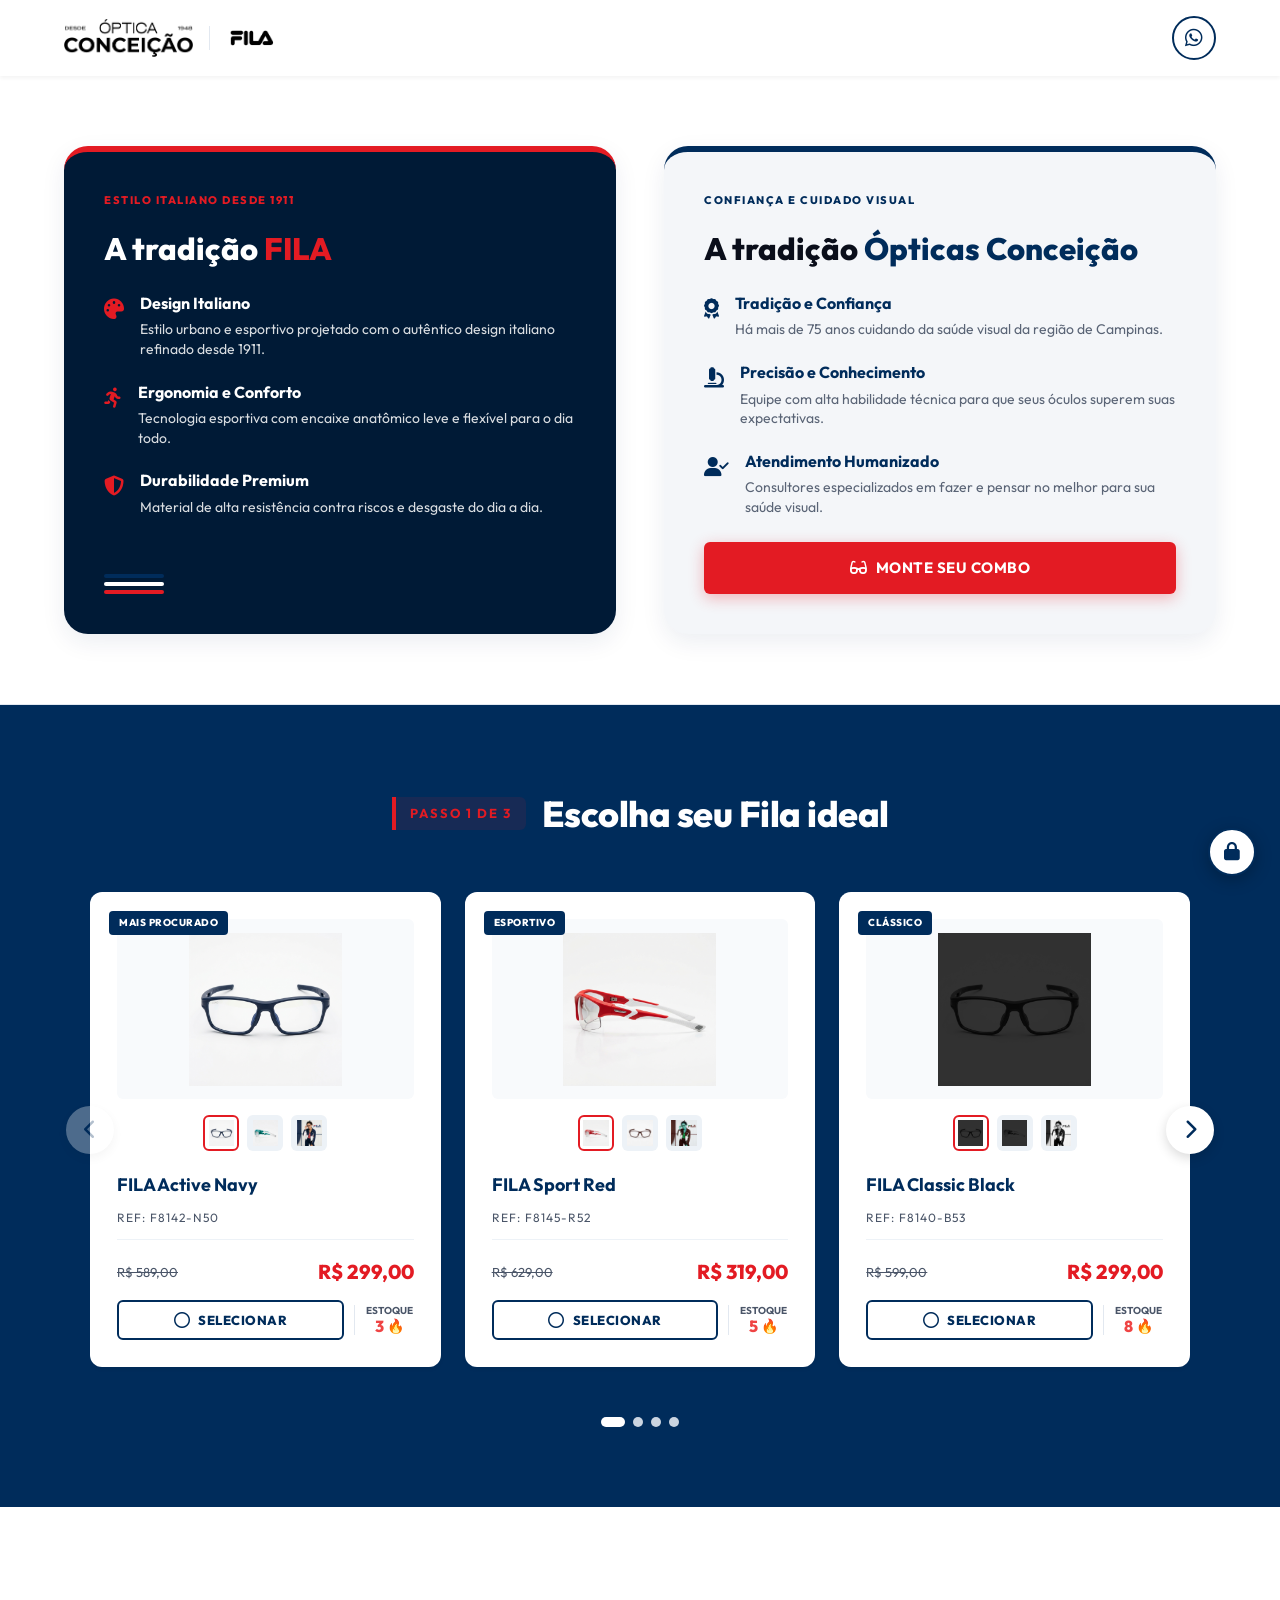
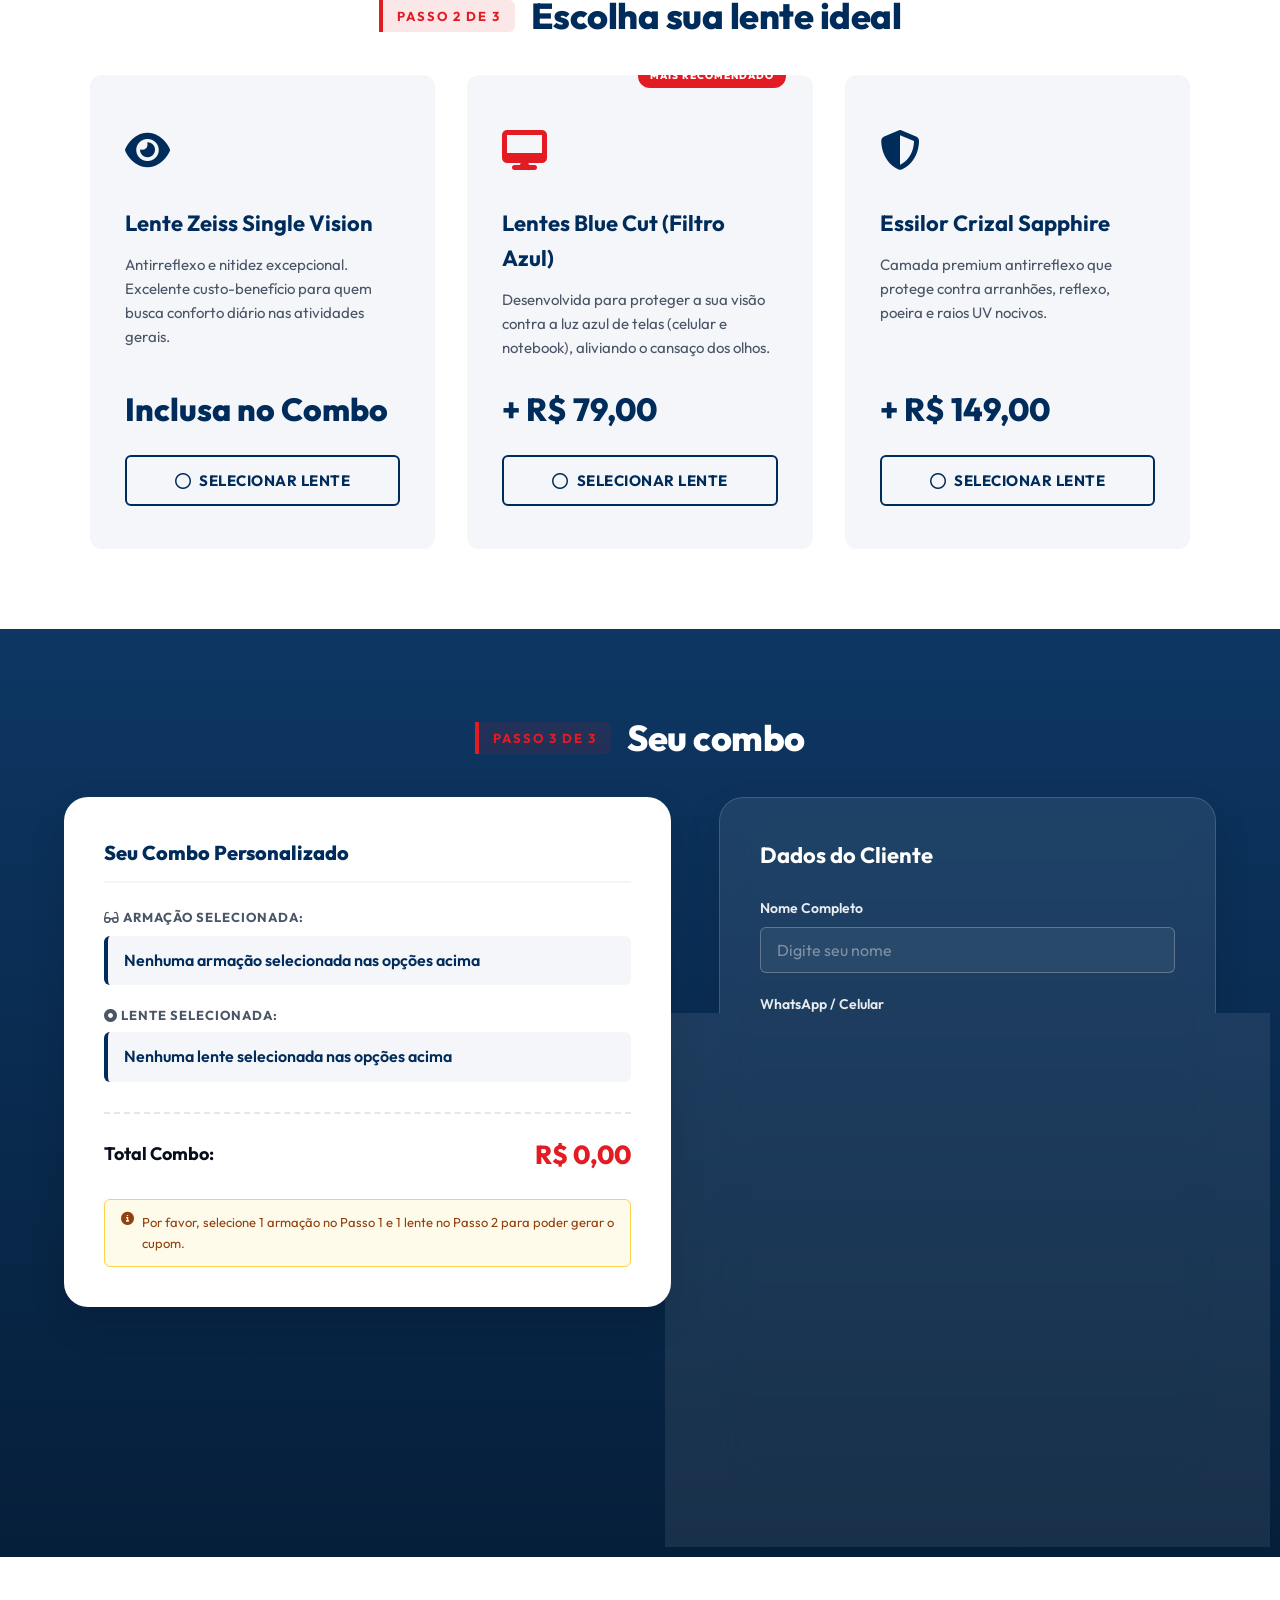
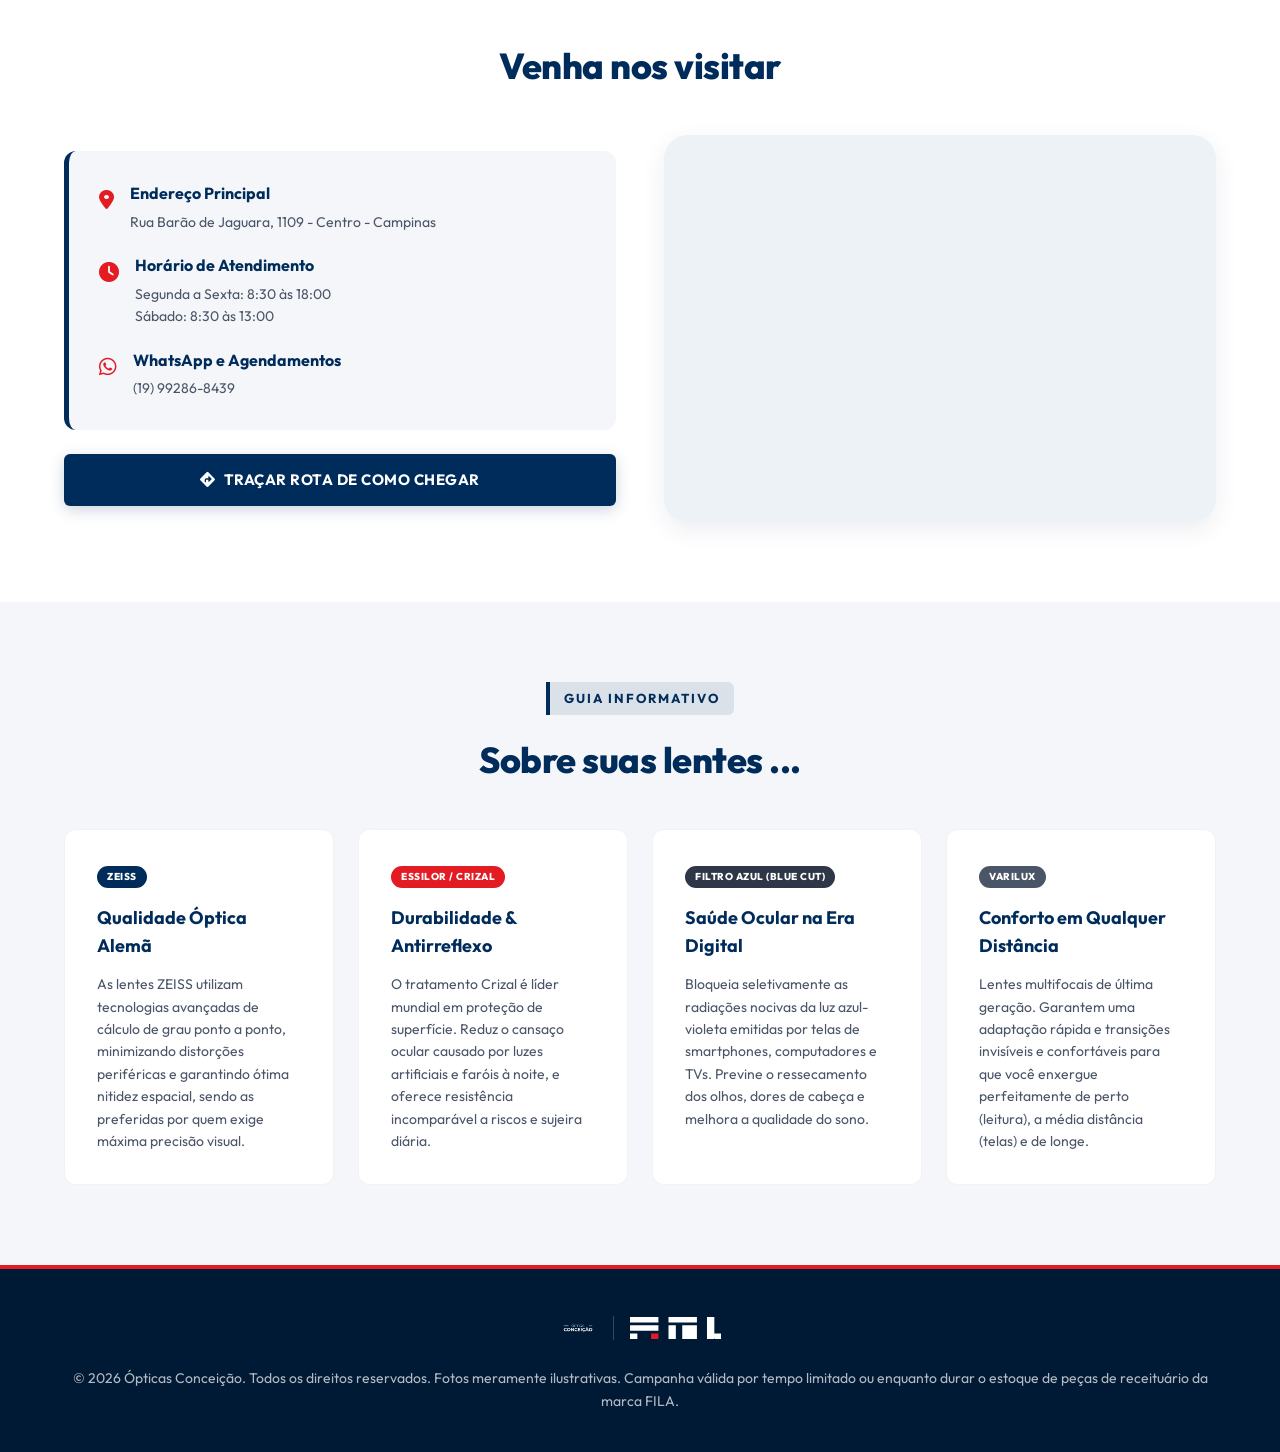
==== commit 76fa2dd0: "style: simplifica o rodape removendo links e deixando apenas copyright solicitado" ====
--- a/index.html
+++ b/index.html
@@ -370,15 +370,6 @@
                 </svg>
             </div>
             
-            <div class="footer-nav">
-                <a href="#tradition-banner-1">Sobre as Marcas</a>
-                <a href="#carousel-banner-2">Passo 1: Aros</a>
-                <a href="#lenses-banner-3">Passo 2: Lentes</a>
-                <a href="#summary-banner-4">Passo 3: Resumo</a>
-                <a href="#location-banner-5">Como Chegar</a>
-                <a href="#lenses-banner-6">Info Lentes</a>
-            </div>
-            
             <div class="footer-copy">
                 <p>&copy; 2026 Ópticas Conceição. Todos os direitos reservados. Fotos meramente ilustrativas. Campanha válida por tempo limitado ou enquanto durar o estoque de peças de receituário da marca FILA.</p>
             </div>
--- a/style.css
+++ b/style.css
@@ -1179,3 +1179,18 @@
         filter: drop-shadow(0 0 5px rgba(227, 27, 35, 0.7));
     }
 }
+
+/* ==========================================
+   PERSONALIZAÇÃO DE FUNDO NAVY DO BANNER DE ARMAÇÕES
+   ========================================== */
+#carousel-banner-2 {
+    background-color: var(--fila-navy);
+}
+
+#carousel-banner-2 .section-title {
+    color: #ffffff;
+}
+
+#carousel-banner-2 .carousel-dot.active {
+    background-color: var(--fila-white);
+}
